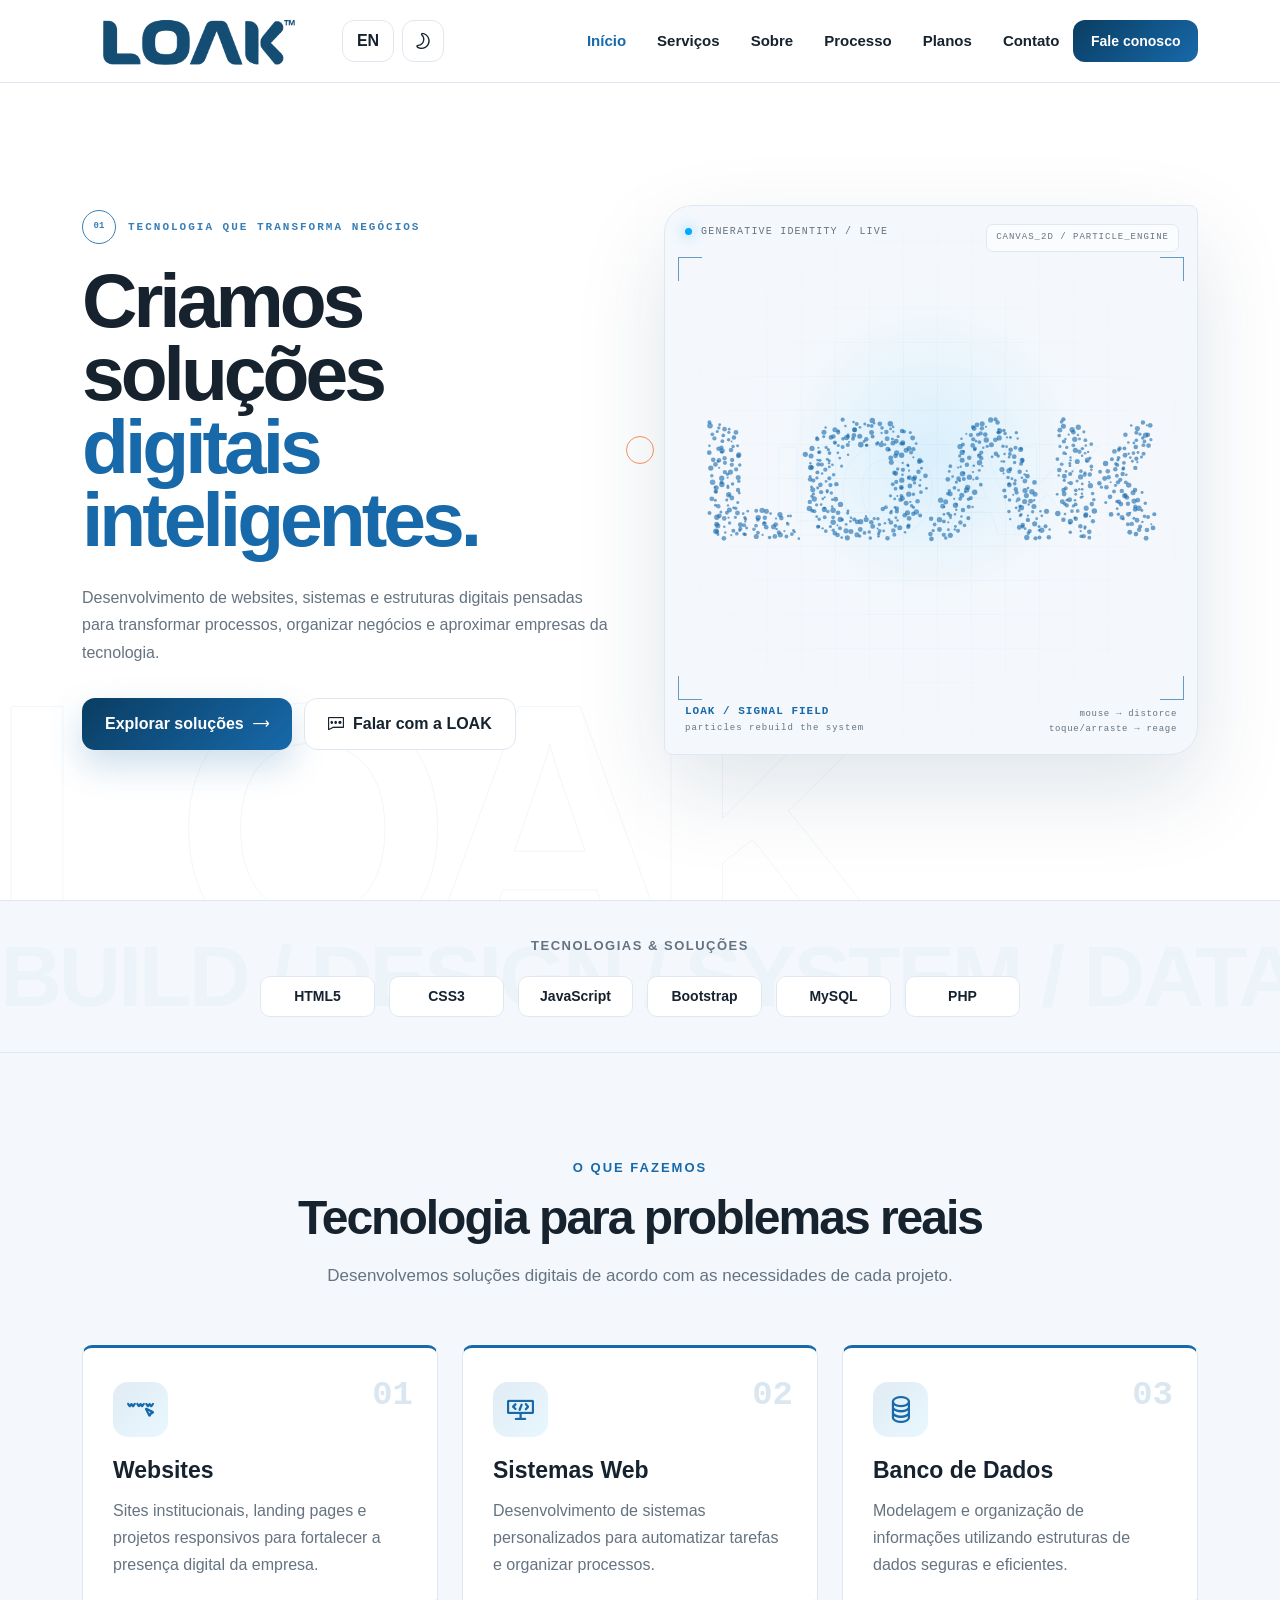
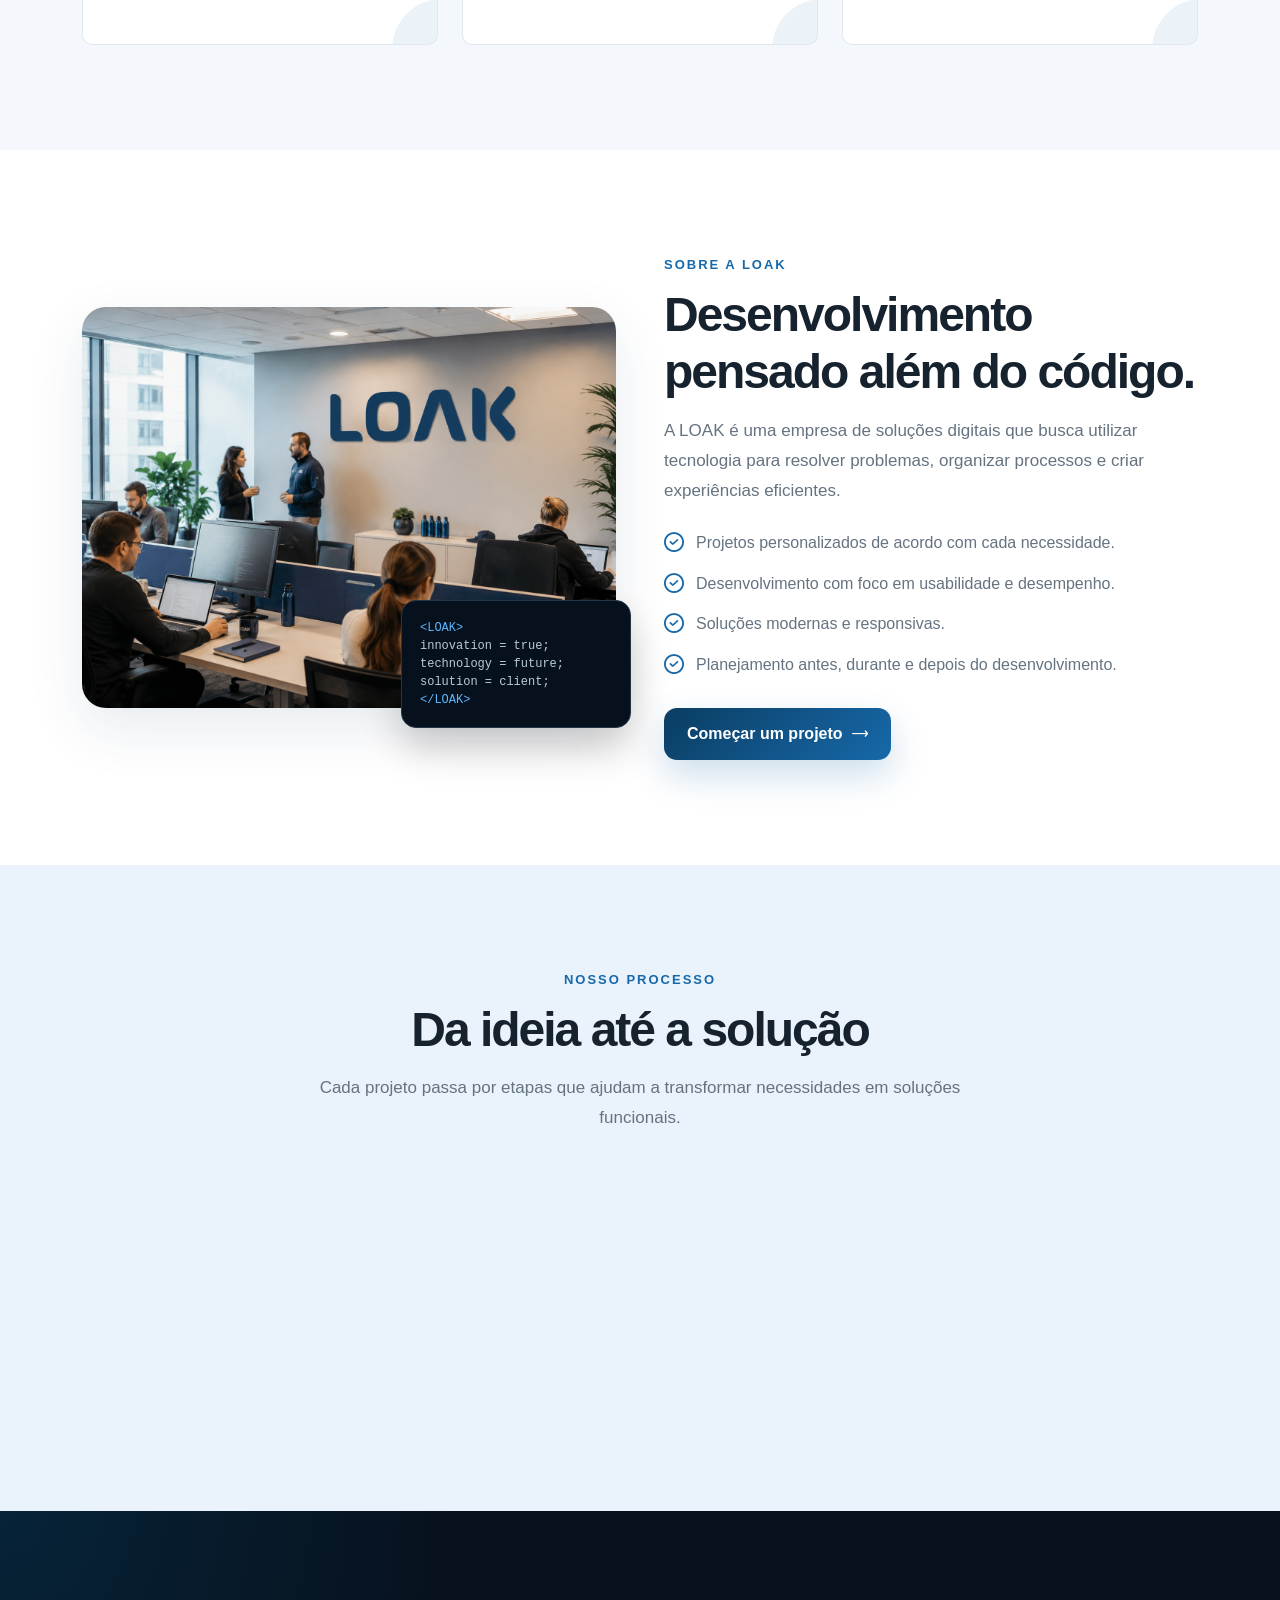
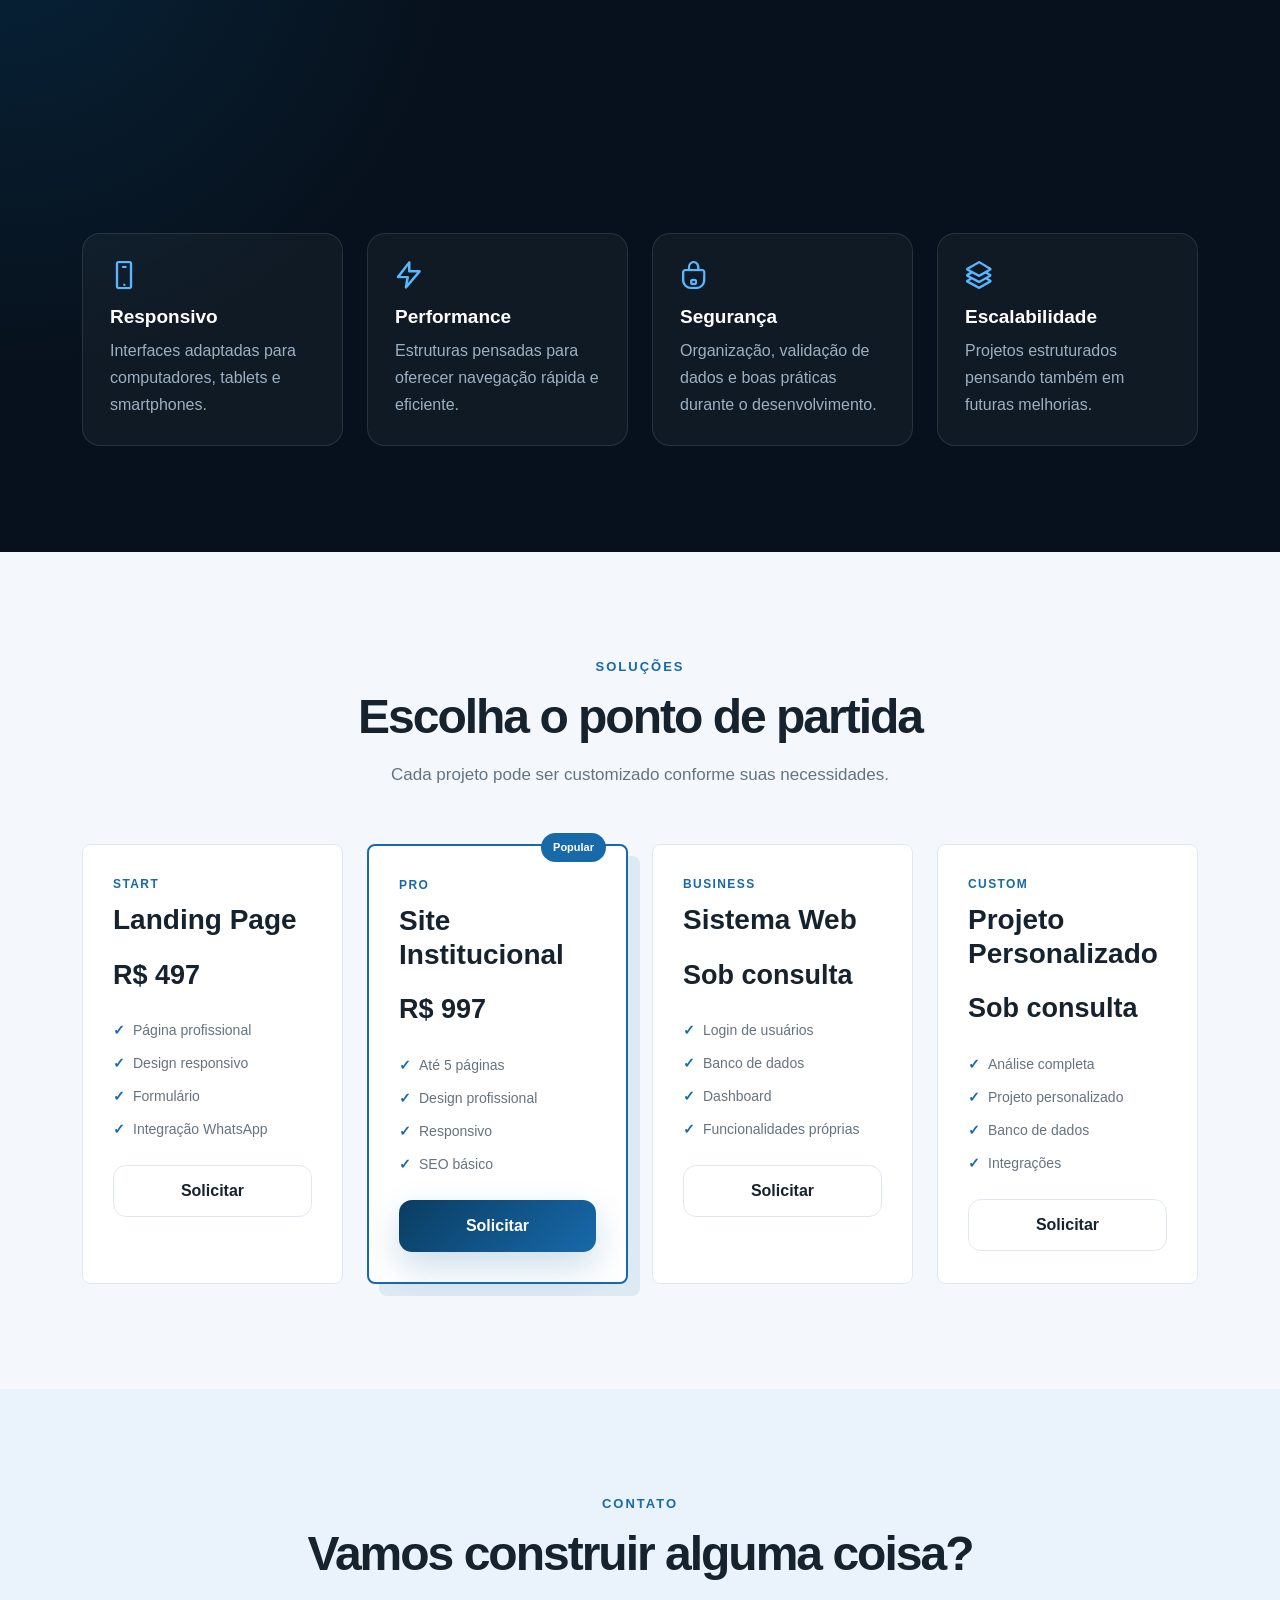
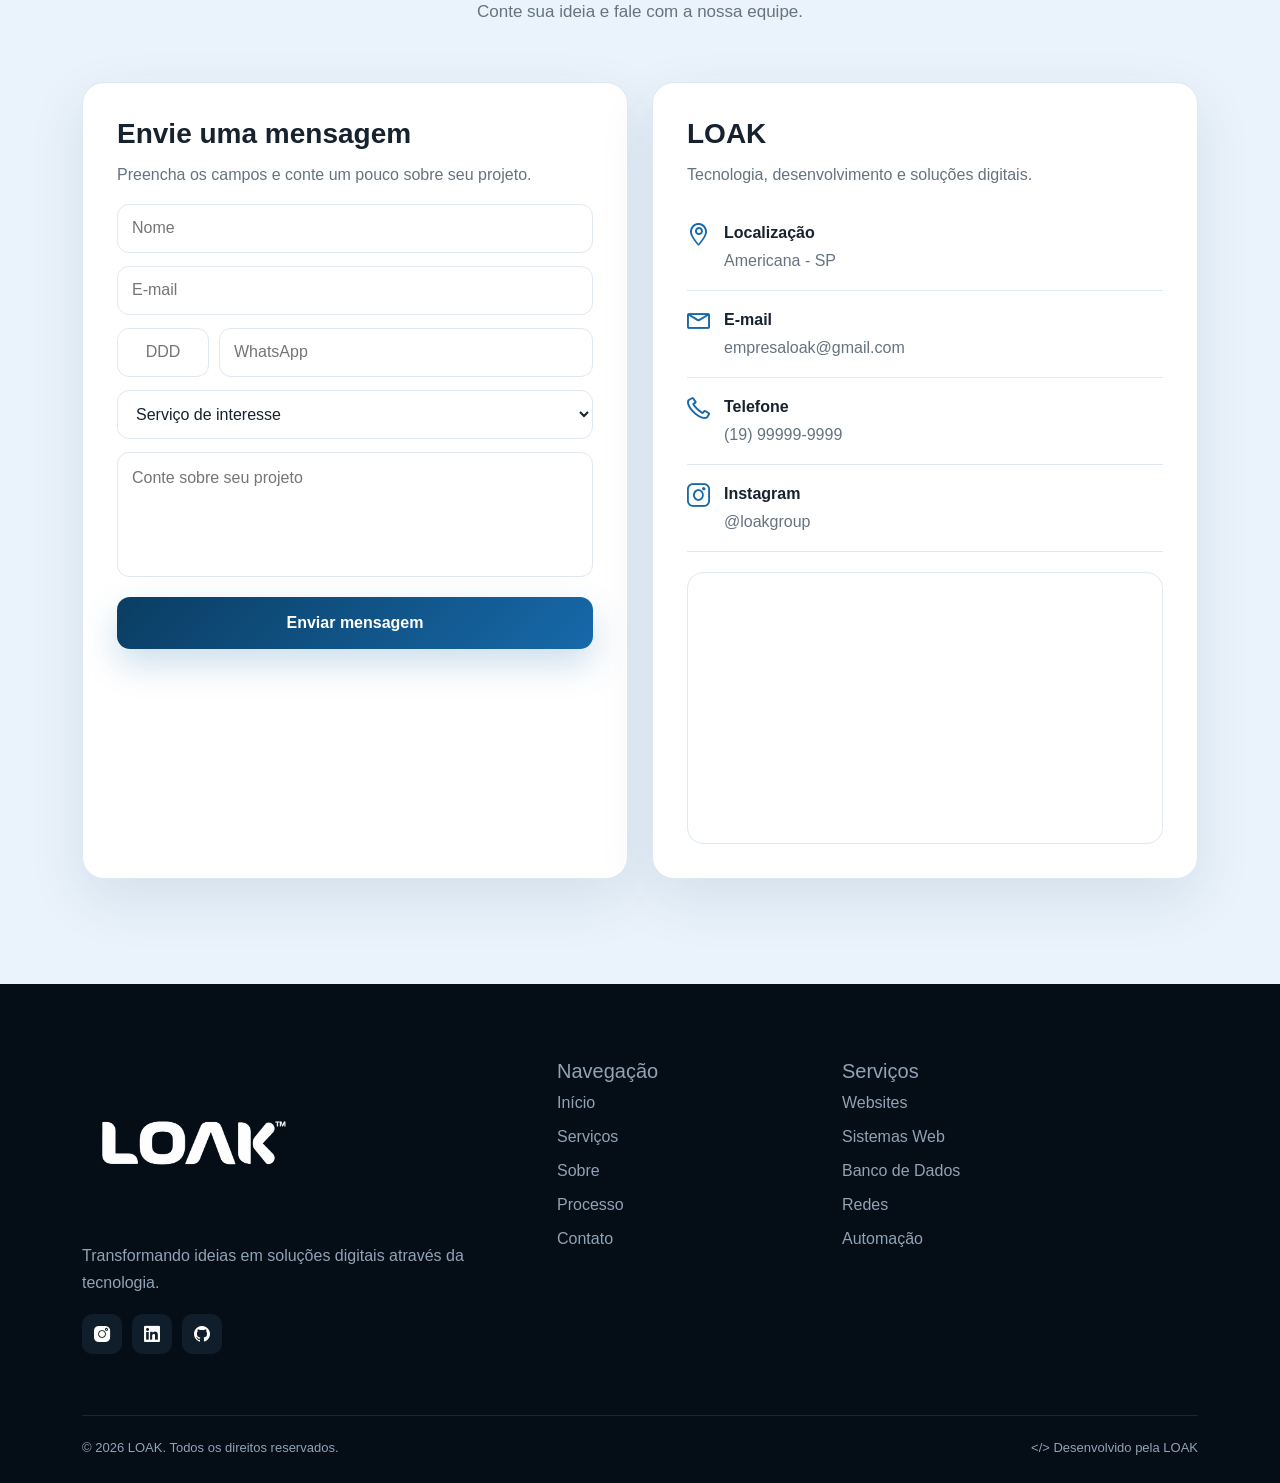
==== index.html @ a54b5026 "site mobile" ====
<!DOCTYPE html>
<html lang="pt-BR">

<head>
  <meta charset="UTF-8">

  <meta name="viewport" content="width=device-width, initial-scale=1.0">

  <title>LOAK | Tecnologia & Desenvolvimento</title>

  <meta name="description" content="LOAK - Desenvolvimento de websites, sistemas, banco de dados e soluções digitais.">

  <link rel="icon" type="image/svg+xml" href="assets/img/favicon.svg">
  <link rel="shortcut icon" href="assets/img/favicon.svg">

  <!-- Bootstrap -->
  <link rel="stylesheet" href="assets/css/bootstrap-5.0.0-beta1.min.css">

  <!-- Line Icons -->
  <link rel="stylesheet" href="assets/css/LineIcons.2.0.css">

  <style>
    /* ======================================================
       VARIÁVEIS
    ====================================================== */

    :root {

      --primary: #1769aa;
      --primary-dark: #0a3d62;
      --secondary: #00a8ff;

      --bg: #ffffff;
      --bg-soft: #f4f8fc;
      --bg-alt: #eaf3fb;

      --card: #ffffff;

      --text: #16222e;
      --text-soft: #657381;

      --border: #dfe8f1;

      --shadow:
        0 20px 55px rgba(15, 56, 95, .10);

      --header:
        rgba(255, 255, 255, .88);

    }


    body.dark {

      --primary: #3d9cff;
      --primary-dark: #71b7ff;
      --secondary: #45d9ff;

      --bg: #07111d;
      --bg-soft: #0b1725;
      --bg-alt: #101f30;

      --card: #101d2b;

      --text: #edf6ff;
      --text-soft: #9fb0c2;

      --border: #203246;

      --shadow:
        0 20px 60px rgba(0, 0, 0, .30);

      --header:
        rgba(7, 17, 29, .90);

    }


    /* ======================================================
       RESET
    ====================================================== */

    * {
      box-sizing: border-box;
    }


    html {
      scroll-behavior: smooth;
    }


    body {

      margin: 0;

      background: var(--bg);

      color: var(--text);

      font-family:
        Arial,
        Helvetica,
        sans-serif;

      transition:
        background .3s,
        color .3s;

    }


    section {
      scroll-margin-top: 85px;
    }


    a {
      text-decoration: none;
    }


    img {
      max-width: 100%;
    }


    /* ======================================================
       PRELOADER
    ====================================================== */

    .preloader {
      position: fixed;
      inset: 0;
      z-index: 99999;
      display: flex;
      align-items: center;
      justify-content: center;
      background: var(--bg);
      transition: opacity .6s ease, visibility .6s ease;
    }

    .preloader.hide {
      opacity: 0;
      visibility: hidden;
      pointer-events: none;
    }

    .preloader-mark {
      font-family: "Courier New", monospace;
      font-weight: 900;
      font-size: 15px;
      letter-spacing: 3px;
      color: var(--text-soft);
      display: flex;
      align-items: center;
      gap: 3px;
    }

    .preloader-mark .b1 {
      color: var(--primary);
      animation: preloaderPulse 1.1s ease-in-out infinite;
    }

    .preloader-mark .b2 {
      color: var(--secondary);
      animation: preloaderPulse 1.1s ease-in-out infinite .18s;
    }

    .preloader-bar {
      position: absolute;
      bottom: 42%;
      width: 130px;
      height: 2px;
      background: var(--border);
      border-radius: 2px;
      overflow: hidden;
    }

    .preloader-bar::after {
      content: "";
      position: absolute;
      inset: 0;
      width: 40%;
      background: linear-gradient(90deg, var(--primary), var(--secondary));
      animation: preloaderSweep 1s ease-in-out infinite;
    }

    @keyframes preloaderPulse {
      0%, 100% { opacity: .35; transform: translateY(0); }
      50% { opacity: 1; transform: translateY(-3px); }
    }

    @keyframes preloaderSweep {
      0% { transform: translateX(-120%); }
      100% { transform: translateX(340%); }
    }


    /* ======================================================
       SCROLL REVEAL
    ====================================================== */

    .reveal {
      opacity: 0;
      transform: translateY(28px);
      transition: opacity .7s cubic-bezier(.16,.8,.3,1), transform .7s cubic-bezier(.16,.8,.3,1);
      will-change: transform, opacity;
    }

    .reveal.in-view {
      opacity: 1;
      transform: translateY(0);
    }

    .reveal-scale {
      opacity: 0;
      transform: scale(.94);
      transition: opacity .7s cubic-bezier(.16,.8,.3,1), transform .7s cubic-bezier(.16,.8,.3,1);
    }

    .reveal-scale.in-view {
      opacity: 1;
      transform: scale(1);
    }


    /* ======================================================
       CARD TILT / GLOW (definido para .service-card,
       .process-card, .developer-card, .plan-card)
    ====================================================== */

    .tilt-card {
      transform-style: preserve-3d;
      transition: transform .35s cubic-bezier(.16,.8,.3,1), box-shadow .35s ease, border-color .35s ease;
      position: relative;
    }

    .tilt-card::before {
      content: "";
      position: absolute;
      inset: 0;
      border-radius: inherit;
      padding: 1px;
      background: radial-gradient(240px circle at var(--mx, 50%) var(--my, 50%),
        rgba(0, 168, 255, .55), transparent 60%);
      -webkit-mask: linear-gradient(#000 0 0) content-box, linear-gradient(#000 0 0);
      -webkit-mask-composite: xor;
      mask-composite: exclude;
      opacity: 0;
      transition: opacity .35s ease;
      pointer-events: none;
    }

    .tilt-card:hover::before {
      opacity: 1;
    }

    .tilt-card > * {
      position: relative;
      z-index: 1;
    }


    /* ======================================================
       BOTÕES MAGNÉTICOS
    ====================================================== */

    .magnetic {
      will-change: transform;
    }


    /* ======================================================
       PROGRESS RING (botão voltar ao topo)
    ====================================================== */

    .back-to-top-ring {
      position: absolute;
      inset: -4px;
      pointer-events: none;
      transform: rotate(-90deg);
    }

    .back-to-top-ring circle {
      fill: none;
      stroke: rgba(255,255,255,.35);
      stroke-width: 2;
      stroke-linecap: round;
      transition: stroke-dashoffset .1s linear;
    }


    @media (prefers-reduced-motion: reduce) {
      .reveal, .reveal-scale {
        opacity: 1 !important;
        transform: none !important;
        transition: none !important;
      }
      .preloader-mark .b1, .preloader-mark .b2, .preloader-bar::after {
        animation: none !important;
      }
    }


    /* ======================================================
       HEADER
    ====================================================== */

    .header {

      position: fixed;

      top: 0;
      left: 0;

      width: 100%;

      z-index: 1000;

      background: var(--header);

      backdrop-filter: blur(18px);

      border-bottom:
        1px solid var(--border);

      transition:
        box-shadow .3s ease,
        border-color .3s ease;

    }


    .header.scrolled {

      box-shadow:
        0 12px 35px rgba(15, 56, 95, .08);

      border-bottom-color:
        transparent;

    }


    .navbar {

      min-height: 78px;

    }





    .navbar-nav {
      gap: 5px;
    }


    .navbar-nav .nav-link {

      color: var(--text);

      font-size: 15px;

      font-weight: 700;

      padding:
        10px 13px !important;

      border-radius: 10px;

      transition: .2s;

      white-space: nowrap;

    }


    .navbar-nav .nav-link:hover {

      color: var(--primary);

      background: var(--bg-soft);

    }


    .navbar-nav .nav-link.active {
      color: var(--primary);
    }


    .header-tools {

      display: flex;

      align-items: center;

      gap: 8px;

      margin-left: 15px;

      flex-shrink: 0;

    }


    .tool-button {

      width: 42px;
      height: 42px;

      border-radius: 12px;

      border:
        1px solid var(--border);

      background: var(--card);

      color: var(--text);

      display: flex;

      align-items: center;
      justify-content: center;

      cursor: pointer;

      transition: .2s;

      font-weight: 800;

    }


    .tool-button:hover {

      transform:
        translateY(-2px);

      color: var(--primary);

      border-color: var(--primary);

    }


    .language-button {

      width: auto;

      min-width: 52px;

      padding: 0 12px;

    }


    .contact-header {

      display: inline-flex;

      align-items: center;
      justify-content: center;

      height: 42px;

      padding: 0 18px;

      border-radius: 12px;

      background:
        linear-gradient(135deg,
          var(--primary-dark),
          var(--primary));

      color: #fff !important;

      font-weight: 800;

      font-size: 14px;

      white-space: nowrap;

      transition: .2s;

      flex-shrink: 0;

    }


    .contact-header:hover {

      transform:
        translateY(-2px);

      box-shadow:
        0 12px 25px rgba(23, 105, 170, .25);

    }


    .navbar-toggler {

      border:
        1px solid var(--border);

      background: var(--card);

    }


    /* ======================================================
       HERO
    ====================================================== */

    .hero {

      min-height: 100vh;

      padding:
        155px 0 100px;

      display: flex;

      align-items: center;

      position: relative;

      overflow: hidden;

      background:

        radial-gradient(circle at 85% 20%,
          rgba(0, 168, 255, .15),
          transparent 30%),

        radial-gradient(circle at 15% 80%,
          rgba(23, 105, 170, .12),
          transparent 30%),

        var(--bg);

    }


    .hero::before {

      content: "";

      position: absolute;

      inset: 0;

      opacity: .18;

      background-image:

        linear-gradient(var(--border) 1px,
          transparent 1px),

        linear-gradient(90deg,
          var(--border) 1px,
          transparent 1px);

      background-size:
        45px 45px;

      pointer-events: none;

    }


    .hero-spotlight {
      position: absolute;
      inset: 0;
      z-index: 1;
      opacity: 0;
      transition: opacity .4s ease;
      background: radial-gradient(520px circle at var(--x, 50%) var(--y, 50%),
        rgba(0, 168, 255, .13), transparent 60%);
      pointer-events: none;
    }

    .hero:hover .hero-spotlight {
      opacity: 1;
    }

    .hero-blob {
      position: absolute;
      border-radius: 50%;
      filter: blur(70px);
      z-index: 0;
      pointer-events: none;
      opacity: .55;
    }

    .hero-blob.b1 {
      width: 380px;
      height: 380px;
      top: -80px;
      right: -60px;
      background: radial-gradient(circle, rgba(0,168,255,.35), transparent 70%);
      animation: blobFloat 13s ease-in-out infinite;
    }

    .hero-blob.b2 {
      width: 320px;
      height: 320px;
      bottom: -60px;
      left: -80px;
      background: radial-gradient(circle, rgba(23,105,170,.30), transparent 70%);
      animation: blobFloat 16s ease-in-out infinite reverse;
    }

    @keyframes blobFloat {
      0%, 100% { transform: translate(0, 0) scale(1); }
      33% { transform: translate(30px, -25px) scale(1.08); }
      66% { transform: translate(-25px, 20px) scale(.95); }
    }

    @media (prefers-reduced-motion: reduce) {
      .hero-blob { animation: none !important; }
    }


    .hero .container {

      position: relative;

      z-index: 2;

    }


    .hero-badge {

      display: inline-flex;

      align-items: center;

      gap: 9px;

      padding:
        9px 15px;

      border-radius: 50px;

      border:
        1px solid var(--border);

      background: var(--card);

      color: var(--primary);

      font-size: 14px;

      font-weight: 800;

      margin-bottom: 25px;

    }


    .status-dot {

      width: 8px;
      height: 8px;

      border-radius: 50%;

      background: #20c997;

      box-shadow:
        0 0 0 5px rgba(32, 201, 151, .13);

    }


    .hero h1 {

      font-size:
        clamp(44px,
          6vw,
          75px);

      line-height: 1.03;

      letter-spacing: -2px;

      font-weight: 900;

      margin-bottom: 25px;

      color: var(--text);

    }


    .gradient-text {

      background:

        linear-gradient(90deg,
          var(--primary),
          var(--secondary));

      -webkit-background-clip: text;

      -webkit-text-fill-color:
        transparent;

      background-clip: text;

    }


    .hero-description {

      max-width: 640px;

      font-size: 18px;

      line-height: 1.8;

      color: var(--text-soft);

      margin-bottom: 30px;

    }


    .hero-buttons {

      display: flex;

      flex-wrap: wrap;

      gap: 13px;

      margin-bottom: 35px;

    }


    .button-main {

      display: inline-flex;

      align-items: center;
      justify-content: center;

      gap: 9px;

      border-radius: 13px;

      padding:
        14px 23px;

      background:

        linear-gradient(135deg,
          var(--primary-dark),
          var(--primary));

      color: #fff;

      font-weight: 800;

      transition: .2s;

      box-shadow:
        0 15px 35px rgba(23, 105, 170, .22);

    }


    .button-main:hover {

      color: #fff;

      transform:
        translateY(-3px);

    }


    .button-secondary {

      display: inline-flex;

      align-items: center;
      justify-content: center;

      gap: 9px;

      border-radius: 13px;

      padding:
        13px 23px;

      background: var(--card);

      color: var(--text);

      border:
        1px solid var(--border);

      font-weight: 800;

      transition: .2s;

    }


    .button-secondary:hover {

      color: var(--primary);

      transform:
        translateY(-3px);

      border-color:
        var(--primary);

    }


    .hero-mini-info {

      display: flex;

      flex-wrap: wrap;

      gap: 20px;

      color: var(--text-soft);

      font-size: 14px;

    }


    .hero-mini-info span {

      display: flex;

      align-items: center;

      gap: 7px;

    }


    .hero-mini-info i {
      color: var(--primary);
    }


    /* ======================================================
       TERMINAL
    ====================================================== */

    .terminal {

      background: #07111d;

      border-radius: 22px;

      overflow: hidden;

      box-shadow:

        0 35px 80px rgba(0, 0, 0, .28);

      border:
        1px solid #213246;

      transform:
        perspective(1000px) rotateY(-3deg);

      transition: transform .5s cubic-bezier(.16,.8,.3,1), box-shadow .5s ease;

    }

    .terminal:hover {
      transform: perspective(1000px) rotateY(0deg) translateY(-4px);
      box-shadow: 0 45px 100px rgba(0, 168, 255, .18);
    }

    .terminal-body .type-line {
      opacity: 0;
      transform: translateX(-6px);
      transition: opacity .25s ease, transform .25s ease;
    }

    .terminal-body .type-line.typed {
      opacity: 1;
      transform: translateX(0);
    }

    @media (prefers-reduced-motion: reduce) {
      .terminal-body .type-line {
        opacity: 1 !important;
        transform: none !important;
      }
    }


    .terminal-header {

      height: 48px;

      display: flex;

      align-items: center;

      justify-content: space-between;

      padding: 0 17px;

      background: #101c29;

      border-bottom:
        1px solid #213246;

    }


    .terminal-dots {

      display: flex;

      gap: 7px;

    }


    .terminal-dot {

      width: 11px;
      height: 11px;

      border-radius: 50%;

    }


    .terminal-dot.red {
      background: #ff5f56;
    }


    .terminal-dot.yellow {
      background: #ffbd2e;
    }


    .terminal-dot.green {
      background: #27c93f;
    }


    .terminal-title {

      color: #8091a3;

      font-size: 12px;

      font-family: monospace;

    }


    .terminal-body {

      padding: 28px;

      min-height: 385px;

      font-family:
        "Courier New",
        monospace;

      font-size: 14px;

      line-height: 1.9;

      color: #d6e4f0;

    }


    .terminal-body .comment {

      color: #5f7284;

    }


    .terminal-body .blue {

      color: #59b7ff;

    }


    .terminal-body .green {

      color: #56d364;

    }


    .terminal-body .purple {

      color: #c792ea;

    }


    .terminal-body .yellow {

      color: #f7d774;

    }


    .cursor {

      display: inline-block;

      width: 8px;
      height: 18px;

      margin-left: 3px;

      background: #59b7ff;

      vertical-align: middle;

      animation:
        blink 1s infinite;

    }


    @keyframes blink {

      50% {
        opacity: 0;
      }

    }


    /* ======================================================
       STACK
    ====================================================== */

    .stack-section {

      padding:
        35px 0;

      background: var(--bg-soft);

      border-top:
        1px solid var(--border);

      border-bottom:
        1px solid var(--border);

    }


    .stack-title {

      text-align: center;

      color: var(--text-soft);

      font-size: 13px;

      font-weight: 800;

      letter-spacing: 1.5px;

      text-transform: uppercase;

      margin-bottom: 20px;

    }


    .stack-items {

      display: flex;

      flex-wrap: wrap;

      justify-content: center;

      gap: 12px;

    }


    .stack-item {

      padding:
        9px 16px;

      background: var(--card);

      border:
        1px solid var(--border);

      border-radius: 10px;

      color: var(--text);

      font-weight: 700;

      font-size: 14px;

      transition: .2s;

    }


    .stack-item:hover {

      transform:
        translateY(-3px);

      color: var(--primary);

      border-color:
        var(--primary);

    }


    /* ======================================================
       SEÇÕES
    ====================================================== */

    .section {

      padding:
        105px 0;

    }


    .section.soft {

      background: var(--bg-soft);

    }


    .section.alt {

      background: var(--bg-alt);

    }


    .section-label {

      color: var(--primary);

      font-size: 13px;

      font-weight: 900;

      text-transform: uppercase;

      letter-spacing: 2px;

      margin-bottom: 11px;

    }


    .section-heading {

      color: var(--text);

      font-size:
        clamp(32px,
          4vw,
          48px);

      font-weight: 900;

      letter-spacing: -1px;

      margin-bottom: 15px;

    }


    .section-description {

      max-width: 720px;

      color: var(--text-soft);

      font-size: 17px;

      line-height: 1.75;

    }


    .section-center {

      text-align: center;

      max-width: 780px;

      margin:
        0 auto 55px;

    }


    .section-center .section-description {

      margin: auto;

    }


    /* ======================================================
       SERVICES
    ====================================================== */

    .service-card {

      height: 100%;

      padding: 30px;

      border:
        1px solid var(--border);

      border-radius: 20px;

      background: var(--card);

      transition: .25s;

      position: relative;

      overflow: hidden;

    }


    .service-card::after {

      content: "";

      position: absolute;

      width: 100px;
      height: 100px;

      right: -55px;
      bottom: -55px;

      border-radius: 50%;

      background:
        rgba(23, 105, 170, .08);

      transition: .3s;

    }


    .service-card:hover {

      transform:
        translateY(-7px);

      box-shadow:
        var(--shadow);

      border-color:
        rgba(23, 105, 170, .30);

    }


    .service-card:hover::after {

      width: 160px;
      height: 160px;

    }


    .service-icon {

      width: 55px;
      height: 55px;

      display: flex;

      align-items: center;
      justify-content: center;

      border-radius: 15px;

      background:
        linear-gradient(135deg,
          rgba(23, 105, 170, .13),
          rgba(0, 168, 255, .09));

      color: var(--primary);

      font-size: 27px;

      margin-bottom: 20px;

    }


    .service-card h4 {

      font-size: 20px;

      color: var(--text);

      font-weight: 900;

      margin-bottom: 12px;

    }


    .service-card p {

      color: var(--text-soft);

      line-height: 1.7;

      margin: 0;

    }


    /* ======================================================
       ABOUT
    ====================================================== */

    .about-visual {

      position: relative;

    }


    .about-image {

      width: 100%;

      border-radius: 24px;

      box-shadow:
        var(--shadow);

    }


    .floating-code {

      position: absolute;

      right: -15px;
      bottom: -20px;

      width: 230px;

      padding: 18px;

      background: #07111d;

      border:
        1px solid #233549;

      border-radius: 15px;

      color: #b9ccdb;

      font-family: monospace;

      font-size: 12px;

      box-shadow:
        0 20px 40px rgba(0, 0, 0, .20);

    }


    .floating-code span {

      color: #59b7ff;

    }


    .about-list {

      list-style: none;

      padding: 0;

      margin:
        25px 0 30px;

    }


    .about-list li {

      display: flex;

      gap: 12px;

      margin-bottom: 15px;

      color: var(--text-soft);

      line-height: 1.6;

    }


    .about-list i {

      color: var(--primary);

      font-size: 20px;

      margin-top: 2px;

    }


    /* ======================================================
       PROCESS
    ====================================================== */

    .process-card {

      height: 100%;

      background: var(--card);

      border:
        1px solid var(--border);

      border-radius: 18px;

      padding: 28px;

      position: relative;

      overflow: hidden;

    }


    .process-number {

      font-size: 65px;

      position: absolute;

      top: 8px;
      right: 16px;

      font-weight: 900;

      color:
        rgba(23, 105, 170, .07);

    }


    .process-card i {

      color: var(--primary);

      font-size: 28px;

      margin-bottom: 20px;

    }


    .process-card h4 {

      font-size: 19px;

      color: var(--text);

      font-weight: 900;

    }


    .process-card p {

      color: var(--text-soft);

      line-height: 1.7;

      margin: 0;

    }


    /* ======================================================
       DIFFERENTIALS
    ====================================================== */

    .developer-section {

      background:

        radial-gradient(circle at 0 0,
          rgba(0, 168, 255, .12),
          transparent 32%),

        #07111d;

      color: #fff;

      padding:
        105px 0;

    }


    .developer-section .section-heading {

      color: #fff;

    }


    .developer-section .section-description {

      color: #9db0c2;

    }


    .developer-section .section-label {

      color: #4eb2ff;

    }


    .developer-card {

      height: 100%;

      background:
        rgba(255, 255, 255, .04);

      border:
        1px solid rgba(255, 255, 255, .10);

      border-radius: 18px;

      padding: 27px;

      transition: .25s;

    }


    .developer-card:hover {

      transform:
        translateY(-6px);

      border-color:
        rgba(89, 183, 255, .45);

      background:
        rgba(255, 255, 255, .06);

    }


    .developer-card i {

      color: #59b7ff;

      font-size: 28px;

      margin-bottom: 17px;

    }


    .developer-card h4 {

      color: #fff;

      font-size: 19px;

      font-weight: 900;

    }


    .developer-card p {

      color: #9db0c2;

      line-height: 1.7;

      margin: 0;

    }


    /* ======================================================
       PLANOS
    ====================================================== */

    .plan-card {

      height: 100%;

      padding: 30px;

      border-radius: 20px;

      border:
        1px solid var(--border);

      background: var(--card);

      position: relative;

      transition: .25s;

    }


    .plan-card:hover {

      transform:
        translateY(-7px);

      box-shadow:
        var(--shadow);

    }


    .plan-card.featured {

      border:
        2px solid var(--primary);

    }


    .popular {

      position: absolute;

      top: -13px;
      right: 20px;

      background:
        var(--primary);

      color: #fff;

      padding:
        6px 12px;

      border-radius: 20px;

      font-size: 11px;

      font-weight: 900;

    }


    .plan-tag {

      color: var(--primary);

      font-size: 12px;

      font-weight: 900;

      letter-spacing: 1.4px;

      text-transform: uppercase;

    }


    .plan-card h3 {

      color: var(--text);

      margin:
        10px 0;

      font-weight: 900;

    }


    .price {

      font-size: 27px;

      color: var(--text);

      font-weight: 900;

      margin:
        18px 0;

    }


    .plan-card ul {

      padding: 0;

      list-style: none;

      margin:
        25px 0;

    }


    .plan-card li {

      display: flex;

      gap: 8px;

      color: var(--text-soft);

      margin-bottom: 12px;

      font-size: 14px;

    }


    .plan-card li::before {

      content: "✓";

      color: var(--primary);

      font-weight: 900;

    }


    /* ======================================================
       CONTACT
    ====================================================== */

    .contact-card {

      height: 100%;

      border-radius: 22px;

      background: var(--card);

      border:
        1px solid var(--border);

      padding: 34px;

      box-shadow:
        var(--shadow);

    }


    .contact-card h3 {

      color: var(--text);

      font-weight: 900;

      margin-bottom: 10px;

    }


    .contact-card>p {

      color: var(--text-soft);

      line-height: 1.7;

    }


    .form-control-loak {

      width: 100%;

      height: 49px;

      border-radius: 12px;

      border:
        1px solid var(--border);

      padding:
        0 14px;

      background: var(--bg);

      color: var(--text);

      outline: none;

      margin-bottom: 13px;

      transition: .2s;

    }


    .form-control-loak:focus {

      border-color:
        var(--primary);

      box-shadow:
        0 0 0 3px rgba(23, 105, 170, .10);

    }


    textarea.form-control-loak {

      height: 125px;

      padding-top: 13px;

      resize: none;

    }


    .contact-info {

      display: flex;

      align-items: flex-start;

      gap: 14px;

      padding:
        17px 0;

      border-bottom:
        1px solid var(--border);

    }


    .contact-info:last-of-type {

      border-bottom: 0;

    }


    .contact-info i {

      color: var(--primary);

      font-size: 23px;

      margin-top: 2px;

    }


    .contact-info strong {

      display: block;

      color: var(--text);

      margin-bottom: 4px;

    }


    .contact-info span,
    .contact-info a {

      color: var(--text-soft);

      text-decoration: none;

    }


    .map {

      margin-top: 20px;

      border-radius: 16px;

      overflow: hidden;

      border:
        1px solid var(--border);

    }


    .map iframe {

      display: block;

      width: 100%;

      height: 270px;

      border: 0;

    }


    /* ======================================================
       FOOTER
    ====================================================== */

    .footer {

      padding:
        75px 0 25px;

      background: #050d16;

      color: #91a3b5;

    }

    /* ======================================================
       HEADER + LOGOS CORRIGIDOS
    ====================================================== */

    .navbar {
      min-height: 82px;
      padding-top: 0;
      padding-bottom: 0;
    }

    .header .container {
      min-height: 82px;
      display: flex;
      align-items: center;
    }

    .navbar-brand {
      width: 250px;
      height: 82px;
      padding: 0 !important;
      margin: 0 !important;
      display: flex;
      align-items: center;
      justify-content: flex-start;
      flex-shrink: 0;
      overflow: visible;
    }

    .navbar-brand .site-logo {
      width: 230px !important;
      height: auto !important;
      max-width: 230px !important;
      max-height: none !important;
      object-fit: contain;
      object-position: left center;
      margin: 0;
      padding: 0;
      display: block;
      transition: filter .3s ease;
    }

    /* Uma única logo: azul no claro e branca no escuro.
       Assim o tamanho fica exatamente igual nos dois temas. */
    body:not(.dark) .navbar-brand .site-logo {
      filter: none;
    }

    body.dark .navbar-brand .site-logo {
      filter: brightness(0) invert(1);
    }

    .footer-brand {
      display: flex;
      flex-direction: column;
      align-items: flex-start;
    }

    .footer-logo {
      width: 220px;
      height: auto;
      max-width: 220px;
      margin: 0 0 18px 0;
      object-fit: contain;
      object-position: left center;
      filter: brightness(0) invert(1);
      display: block;
    }

    .footer-brand p {
      margin: 0;
      max-width: 460px;
      line-height: 1.7;
      color: #91a3b5;
    }

    /* Botão flutuante para voltar ao topo */
    .back-to-top {
      position: fixed;
      right: 24px;
      bottom: 24px;
      width: 48px;
      height: 48px;
      border: 1px solid var(--border);
      border-radius: 14px;
      background: linear-gradient(135deg, var(--primary-dark), var(--primary));
      color: #fff;
      display: flex;
      align-items: center;
      justify-content: center;
      font-size: 20px;
      box-shadow: 0 14px 35px rgba(23, 105, 170, .28);
      z-index: 1200;
      opacity: 0;
      visibility: hidden;
      transform: translateY(12px);
      transition: opacity .25s ease, transform .25s ease, visibility .25s ease;
      cursor: pointer;
    }

    .back-to-top.show {
      opacity: 1;
      visibility: visible;
      transform: translateY(0);
    }

    .back-to-top:hover {
      color: #fff;
      transform: translateY(-3px);
    }

    @media (max-width: 576px) {
      .back-to-top {
        right: 16px;
        bottom: 16px;
        width: 44px;
        height: 44px;
      }
    }

    @media (max-width: 1199px) {
      .navbar-brand {
        width: 205px;
      }

      .navbar-brand .site-logo {
        width: 190px !important;
        max-width: 190px !important;
        height: auto !important;
      }
    }

    @media (max-width: 991px) {
      .navbar {
        min-height: 78px;
      }

      .header .container {
        min-height: 78px;
      }

      .navbar-brand {
        width: 180px;
        height: 78px;
      }

      .navbar-brand .site-logo {
        width: 165px !important;
        max-width: 165px !important;
        height: auto !important;
      }
    }

    @media (max-width: 576px) {
      .navbar-brand {
        width: 155px;
      }

      .navbar-brand .site-logo {
        width: 145px !important;
        height: 52px !important;
      }
    }

    .footer p {

      line-height: 1.7;

    }


    .footer-links {

      list-style: none;

      padding: 0;

    }


    .footer-links li {

      margin-bottom: 10px;

    }


    .footer-links a {

      color: #91a3b5;

      transition: .2s;

    }


    .footer-links a:hover {

      color: #59b7ff;

    }


    .footer-social {

      display: flex;

      gap: 10px;

      padding: 0;

      list-style: none;

      margin-top: 18px;

    }


    .footer-social a {

      width: 40px;
      height: 40px;

      border-radius: 10px;

      display: flex;

      align-items: center;
      justify-content: center;

      background: #101d2a;

      color: #fff;

      transition: .2s;

    }


    .footer-social a:hover {

      background: #1769aa;

      transform:
        translateY(-3px);

    }


    .footer-bottom {

      border-top:
        1px solid #192635;

      margin-top: 45px;

      padding-top: 22px;

      font-size: 13px;

      display: flex;

      flex-wrap: wrap;

      justify-content: space-between;

      gap: 10px;

    }


    /* ======================================================
       TOAST
    ====================================================== */

    .toast-message {

      position: fixed;

      top: 50%;
      left: 50%;

      transform:
        translate(-50%, -50%) scale(.95);

      background: #07111d;

      color: #fff;

      padding:
        17px 23px;

      border-radius: 14px;

      box-shadow:
        0 25px 70px rgba(0, 0, 0, .35);

      z-index: 9999;

      opacity: 0;

      visibility: hidden;

      transition: .25s;

      font-weight: 700;

      text-align: center;

    }


    .toast-message.show {

      opacity: 1;

      visibility: visible;

      transform:
        translate(-50%, -50%) scale(1);

    }


    /* ======================================================
       RESPONSIVO
    ====================================================== */

    @media(max-width: 1199px) {

      .contact-header {
        display: none;
      }

    }


    @media(max-width: 991px) {

      .navbar-collapse {

        background: var(--card);

        border:
          1px solid var(--border);

        border-radius: 15px;

        padding: 15px;

        margin-top: 10px;

      }


      .header-tools {

        margin:
          12px 0 0;

      }


      .contact-header {

        display: inline-flex;

      }


      .hero {

        padding:
          135px 0 80px;

      }


      .terminal {

        margin-top: 50px;

        transform: none;

      }


      .floating-code {

        right: 10px;

      }

    }


    @media(max-width:576px) {

      .hero h1 {

        font-size: 42px;

        letter-spacing: -1px;

      }


      .hero-description {

        font-size: 16px;

      }


      .hero-buttons {

        flex-direction: column;

      }


      .button-main,
      .button-secondary {

        width: 100%;

      }


      .floating-code {

        position: relative;

        right: auto;
        bottom: auto;

        width: 100%;

        margin-top: 15px;

      }


      .contact-card {

        padding: 24px 18px;

      }

    }
  
/* =========================================================
   LOAK / GENERATIVE IDENTITY
   hero autoral baseado em partículas de canvas
========================================================= */

body {
  cursor: default;
}

.hero {
  min-height: 100vh;
  padding: 132px 0 72px;
  display: flex;
  align-items: center;
  position: relative;
  overflow: hidden;
  background: var(--bg);
  isolation: isolate;
}

.hero::before {
  content: "";
  position: absolute;
  inset: 0;
  background:
    linear-gradient(90deg, transparent 49.9%, rgba(23,105,170,.055) 50%, transparent 50.1%),
    linear-gradient(0deg, transparent 62%, rgba(23,105,170,.045) 62.1%, transparent 62.2%);
  pointer-events: none;
  z-index: 0;
}

.hero::after {
  content: "LOAK";
  position: absolute;
  left: -1vw;
  bottom: -4.5vw;
  font-size: clamp(170px, 28vw, 510px);
  line-height: .72;
  font-weight: 900;
  letter-spacing: -.09em;
  color: transparent;
  -webkit-text-stroke: 1px rgba(23,105,170,.06);
  pointer-events: none;
  user-select: none;
  z-index: 0;
}

body.dark .hero::after {
  -webkit-text-stroke-color: rgba(113,183,255,.055);
}

.hero .container {
  position: relative;
  z-index: 3;
}

.hero-copy {
  position: relative;
  z-index: 5;
}

.hero-index {
  display: flex;
  align-items: center;
  gap: 12px;
  margin-bottom: 22px;
  color: var(--primary);
  font-family: "Courier New", monospace;
  font-size: 11px;
  font-weight: 900;
  letter-spacing: 2px;
  text-transform: uppercase;
}

.hero-index::before {
  content: "01";
  display: grid;
  place-items: center;
  width: 34px;
  height: 34px;
  border-radius: 50%;
  border: 1px solid var(--primary);
  font-size: 9px;
  letter-spacing: 0;
}

.hero h1 {
  margin: 0 0 25px;
  max-width: 820px;
  font-size: clamp(55px, 7vw, 94px);
  line-height: .91;
  letter-spacing: -5px;
  font-weight: 900;
  color: var(--text);
}

.hero h1 .hero-line {
  display: block;
}

.hero h1 .hero-line.accent {
  color: var(--primary);
}

.hero h1 .hero-line.thin {
  font-weight: 400;
  color: var(--text-soft);
}

.hero-description {
  max-width: 620px;
  margin-bottom: 30px;
  font-size: 17px;
  line-height: 1.75;
  color: var(--text-soft);
}

.hero-buttons {
  display: flex;
  flex-wrap: wrap;
  gap: 12px;
  margin-bottom: 30px;
}

.hero-meta {
  display: flex;
  gap: 26px;
  flex-wrap: wrap;
  font-family: "Courier New", monospace;
  font-size: 10px;
  letter-spacing: 1px;
  text-transform: uppercase;
  color: var(--text-soft);
}

.hero-meta span::before {
  content: "+";
  color: var(--primary);
  margin-right: 6px;
}

/* ===== GENERATIVE CANVAS ===== */

.generative-shell {
  position: relative;
  width: min(100%, 690px);
  min-height: 570px;
  margin-left: auto;
  overflow: hidden;
  border-radius: 30px;
  border: 1px solid var(--border);
  background:
    radial-gradient(circle at 50% 45%, rgba(0,168,255,.11), transparent 39%),
    var(--bg-soft);
  box-shadow: 0 35px 90px rgba(15,56,95,.13);
}

body.dark .generative-shell {
  background:
    radial-gradient(circle at 50% 45%, rgba(0,168,255,.12), transparent 38%),
    #08131f;
}

.generative-shell::before {
  content: "";
  position: absolute;
  inset: 0;
  opacity: .33;
  pointer-events: none;
  background-image:
    linear-gradient(rgba(23,105,170,.10) 1px, transparent 1px),
    linear-gradient(90deg, rgba(23,105,170,.10) 1px, transparent 1px);
  background-size: 34px 34px;
  mask-image: radial-gradient(circle at center, #000 20%, transparent 80%);
}

.generative-canvas {
  position: absolute;
  inset: 0;
  width: 100%;
  height: 100%;
  display: block;
}

.generative-ui {
  position: absolute;
  inset: 0;
  pointer-events: none;
  z-index: 3;
}

.gen-topline {
  position: absolute;
  left: 20px;
  top: 18px;
  display: flex;
  align-items: center;
  gap: 9px;
  font-family: "Courier New", monospace;
  font-size: 10px;
  text-transform: uppercase;
  letter-spacing: 1.2px;
  color: var(--text-soft);
}

.gen-topline::before {
  content: "";
  width: 7px;
  height: 7px;
  border-radius: 50%;
  background: var(--secondary);
  box-shadow: 0 0 14px rgba(0,168,255,.8);
  animation: genPulse 1.8s ease-in-out infinite;
}

.gen-mode {
  position: absolute;
  right: 18px;
  top: 18px;
  padding: 6px 9px;
  border-radius: 7px;
  border: 1px solid var(--border);
  background: rgba(255,255,255,.55);
  backdrop-filter: blur(9px);
  color: var(--text-soft);
  font-family: "Courier New", monospace;
  font-size: 9px;
  letter-spacing: 1px;
}

body.dark .gen-mode {
  background: rgba(7,17,29,.45);
}

.gen-caption {
  position: absolute;
  left: 20px;
  bottom: 18px;
  font-family: "Courier New", monospace;
  font-size: 9px;
  color: var(--text-soft);
  letter-spacing: 1px;
  line-height: 1.7;
}

.gen-caption strong {
  display: block;
  color: var(--primary);
  font-size: 11px;
}

.gen-instruction {
  position: absolute;
  right: 20px;
  bottom: 18px;
  text-align: right;
  color: var(--text-soft);
  font-family: "Courier New", monospace;
  font-size: 9px;
  letter-spacing: .7px;
  line-height: 1.6;
}

.gen-corner {
  position: absolute;
  width: 24px;
  height: 24px;
  opacity: .65;
}

.gen-corner.a {
  left: 13px;
  top: 51px;
  border-left: 1px solid var(--primary);
  border-top: 1px solid var(--primary);
}

.gen-corner.b {
  right: 13px;
  top: 51px;
  border-right: 1px solid var(--primary);
  border-top: 1px solid var(--primary);
}

.gen-corner.c {
  left: 13px;
  bottom: 54px;
  border-left: 1px solid var(--primary);
  border-bottom: 1px solid var(--primary);
}

.gen-corner.d {
  right: 13px;
  bottom: 54px;
  border-right: 1px solid var(--primary);
  border-bottom: 1px solid var(--primary);
}

@keyframes genPulse {
  0%,100% { opacity:.35; transform:scale(.75); }
  50% { opacity:1; transform:scale(1.15); }
}

/* scroll storytelling strip */
.stack-section {
  position: relative;
  overflow: hidden;
}

.stack-section::before {
  content: "BUILD / DESIGN / SYSTEM / DATA / AUTOMATION / ";
  position: absolute;
  left: 0;
  top: 50%;
  transform: translateY(-50%);
  font-size: 86px;
  font-weight: 900;
  letter-spacing: -3px;
  white-space: nowrap;
  color: rgba(23,105,170,.035);
  pointer-events: none;
}

/* cards less template-like */
.service-card,
.process-card,
.plan-card {
  border-radius: 8px !important;
}

.service-card {
  border-top: 3px solid var(--primary);
}

.process-card {
  border-left: 3px solid var(--primary);
}

.plan-card.featured {
  box-shadow: 12px 12px 0 rgba(23,105,170,.10);
}

.section-heading {
  letter-spacing: -2px;
}

/* custom pointer follower */
.loak-cursor {
  position: fixed;
  left: 0;
  top: 0;
  width: 28px;
  height: 28px;
  border: 1px solid rgba(0,168,255,.65);
  border-radius: 50%;
  z-index: 99998;
  pointer-events: none;
  transform: translate(-50%,-50%);
  transition: width .2s ease, height .2s ease, opacity .2s ease, background .2s ease;
  mix-blend-mode: difference;
}

.loak-cursor.active {
  width: 52px;
  height: 52px;
  background: rgba(0,168,255,.12);
}

@media (pointer: coarse) {
  .loak-cursor { display:none; }
}

@media(max-width:991px) {
  .hero {
    padding-top: 130px;
  }

  .generative-shell {
    margin: 55px auto 0;
    min-height: 520px;
  }
}

@media(max-width:576px) {
  .hero h1 {
    font-size: 49px;
    letter-spacing: -3px;
  }

  .hero-description {
    font-size: 16px;
  }

  .hero-buttons {
    flex-direction: column;
  }

  .button-main,
  .button-secondary {
    width: 100%;
  }

  .generative-shell {
    min-height: 440px;
    border-radius: 20px;
  }

  .hero-meta {
    gap: 12px;
  }

  .gen-instruction {
    display:none;
  }
}

@media(prefers-reduced-motion:reduce) {
  .gen-topline::before {
    animation:none!important;
  }
}


/* ===== HERO CLEANUP ===== */
.hero-copy {
  max-width: 590px;
}

.hero h1 {
  max-width: 620px;
  font-size: clamp(50px, 6vw, 82px);
  line-height: .93;
  letter-spacing: -4px;
  margin-bottom: 28px;
}

.hero-description {
  max-width: 545px;
  font-size: 16px;
  line-height: 1.72;
  margin-bottom: 32px;
}

.hero-index {
  margin-bottom: 20px;
  opacity: .86;
}

.hero-buttons {
  margin-bottom: 0;
}

@media(max-width:991px) {
  .hero-copy {
    max-width: 100%;
  }
}

@media(max-width:576px) {
  .hero h1 {
    font-size: 46px;
    letter-spacing: -2.8px;
  }

  .hero-description {
    max-width: 100%;
    font-size: 15px;
  }
}


/* ======================================================
   FINAL REFINEMENT — LOAK
====================================================== */

/* Header tools always visible */
.header .container {
  gap: 10px;
}

.header-tools-fixed {
  display: flex !important;
  align-items: center;
  gap: 8px;
  margin-left: auto;
  margin-right: 8px;
  flex-shrink: 0;
}

.header-tools-fixed .tool-button {
  display: inline-flex !important;
}

.navbar-toggler {
  width: 44px;
  height: 44px;
  padding: 0;
  align-items: center;
  justify-content: center;
  border: 1px solid var(--border) !important;
  border-radius: 12px;
  background: var(--card) !important;
  position: relative;
}

.navbar-toggler-icon {
  width: 21px;
  height: 14px;
  background-image: none !important;
  position: relative;
  border-top: 2px solid var(--text);
  border-bottom: 2px solid var(--text);
}

.navbar-toggler-icon::after {
  content: "";
  position: absolute;
  left: 0;
  top: 5px;
  width: 21px;
  border-top: 2px solid var(--text);
}

/* Cleaner hero */
.hero h1 {
  max-width: 650px;
  font-size: clamp(49px, 6vw, 82px);
  line-height: .95;
  letter-spacing: -4px;
}

.hero h1 .accent {
  color: var(--primary);
  font-weight: 900;
}

.hero-description {
  max-width: 575px;
}

/* Generative area = brand object instead of generic card */
.generative-shell {
  min-height: 550px;
  border-radius: 28px 8px 28px 8px;
  overflow: hidden;
  transform: translateZ(0);
}

.generative-shell::after {
  content: "LOAK";
  position: absolute;
  left: 50%;
  top: 52%;
  transform: translate(-50%,-50%);
  font-size: clamp(92px, 10vw, 170px);
  font-weight: 900;
  letter-spacing: -.08em;
  color: transparent;
  -webkit-text-stroke: 1px rgba(89,183,255,.06);
  pointer-events: none;
  z-index: 0;
}

/* real services */
.services-real .service-card {
  min-height: 300px;
  padding: 34px 30px 30px;
  border-radius: 10px !important;
  border-top: 3px solid var(--primary);
}

.service-number {
  position: absolute;
  right: 24px;
  top: 22px;
  color: rgba(23,105,170,.16);
  font-family: "Courier New", monospace;
  font-size: 34px;
  font-weight: 900;
}

.services-real .service-card h4 {
  font-size: 23px;
}

.stack-items {
  gap: 14px;
}

.stack-item {
  min-width: 115px;
  text-align: center;
}

/* Mobile */
@media(max-width: 991px) {
  .navbar-brand {
    margin-right: auto !important;
  }

  .header-tools-fixed {
    margin-left: auto;
    margin-right: 2px;
  }

  .header-tools-fixed .tool-button {
    width: 40px;
    height: 40px;
    min-width: 40px;
  }

  .header-tools-fixed .language-button {
    width: auto;
    min-width: 48px;
    padding: 0 9px;
  }

  .navbar-toggler {
    display: inline-flex;
  }

  .navbar-collapse {
    position: absolute;
    left: 12px;
    right: 12px;
    top: calc(100% + 6px);
    margin-top: 0 !important;
    box-shadow: 0 18px 45px rgba(0,0,0,.14);
  }

  .contact-header {
    display: inline-flex;
    margin-top: 12px;
  }

  .generative-shell {
    width: 100%;
    max-width: 680px;
    margin: 48px auto 0;
  }
}

@media(max-width: 576px) {
  .header .container {
    padding-left: 14px;
    padding-right: 14px;
    gap: 6px;
  }

  .navbar-brand {
    width: 126px !important;
    height: 72px !important;
  }

  .navbar-brand .site-logo {
    width: 118px !important;
    max-width: 118px !important;
    height: auto !important;
  }

  .header-tools-fixed {
    gap: 5px;
    margin-right: 0;
  }

  .header-tools-fixed .tool-button {
    width: 37px;
    height: 37px;
    min-width: 37px;
    border-radius: 10px;
  }

  .header-tools-fixed .language-button {
    width: 43px;
    min-width: 43px;
    padding: 0;
    font-size: 12px;
  }

  .navbar-toggler {
    width: 39px;
    height: 39px;
    border-radius: 10px;
  }

  .hero {
    padding-top: 120px;
  }

  .hero h1 {
    font-size: 46px;
    letter-spacing: -2.6px;
    line-height: .96;
  }

  .hero-description {
    font-size: 15px;
    line-height: 1.7;
  }

  .generative-shell {
    width: calc(100% - 4px);
    min-height: 390px;
    margin: 42px auto 0;
    border-radius: 24px 7px 24px 7px;
  }

  .gen-topline {
    left: 14px;
    top: 14px;
    font-size: 8px;
  }

  .gen-mode {
    right: 12px;
    top: 12px;
    font-size: 7px;
    padding: 5px 7px;
  }

  .gen-caption {
    left: 14px;
    bottom: 14px;
    font-size: 8px;
  }

  .gen-instruction {
    display: block;
    right: 14px;
    bottom: 14px;
    font-size: 7px;
  }

  .generative-shell::after {
    font-size: 92px;
    opacity: .6;
  }

  .stack-item {
    min-width: 100px;
    flex: 1 1 42%;
  }

  .services-real .service-card {
    min-height: auto;
  }
}


/* ===== PARTICLES MOBILE EXPERIENCE ===== */
@media (pointer: coarse) {
  .generative-canvas {
    touch-action: pan-y;
  }

  .gen-instruction {
    display: block !important;
    opacity: .78;
  }

  .generative-shell {
    box-shadow:
      0 24px 60px rgba(15,56,95,.14),
      0 0 0 1px rgba(0,168,255,.025);
  }
}


/* ===== AJUSTES FINAIS MOBILE ===== */
.phone-row{
  display:grid;
  grid-template-columns:92px minmax(0,1fr);
  gap:10px;
}
.phone-row .form-control-loak{margin-bottom:13px}
.ddd-input{text-align:center}

@media(max-width:991px){
  .header .container{
    display:grid!important;
    grid-template-columns:auto 1fr auto auto;
    align-items:center!important;
    column-gap:7px;
    min-height:76px;
  }
  .navbar-brand{grid-column:1;margin:0!important;align-self:center}
  .header-tools-fixed{
    grid-column:3;
    margin:0!important;
    display:flex!important;
    align-items:center;
    gap:6px;
    align-self:center
  }
  .navbar-toggler{
    grid-column:4;
    margin:0!important;
    align-self:center;
    display:inline-flex!important;
    align-items:center;
    justify-content:center
  }
  .navbar-collapse{
    grid-column:1/-1;
    width:100%;
    position:relative!important;
    left:auto!important;right:auto!important;top:auto!important;
    margin-top:8px!important
  }
}

@media(max-width:576px){
  .header .container{
    grid-template-columns:minmax(100px,1fr) auto auto;
    column-gap:5px;
    padding-left:13px;
    padding-right:13px
  }
  .navbar-brand{
    grid-column:1;
    width:112px!important;
    height:66px!important
  }
  .navbar-brand .site-logo{
    width:108px!important;
    max-width:108px!important;
    height:auto!important
  }
  .header-tools-fixed{grid-column:2;gap:5px}
  .navbar-toggler{grid-column:3}

  .header-tools-fixed .tool-button,
  .navbar-toggler{
    height:38px!important;
    min-height:38px!important;
    border-radius:10px!important
  }
  .header-tools-fixed .tool-button{
    width:38px!important;
    min-width:38px!important
  }
  .header-tools-fixed .language-button{
    width:44px!important;
    min-width:44px!important;
    padding:0!important
  }
  .navbar-toggler{
    width:38px!important;
    min-width:38px!important;
    padding:0!important
  }

  .generative-shell{
    width:100%!important;
    max-width:100%!important;
    height:360px!important;
    min-height:360px!important;
    margin:38px auto 0!important;
    border-radius:24px 8px 24px 8px!important;
    overflow:hidden!important
  }
  .generative-canvas{
    width:100%!important;
    height:100%!important;
    touch-action:pan-y
  }
  .gen-topline{max-width:46%;line-height:1.35}
  .gen-mode{
    max-width:47%;
    white-space:normal!important;
    text-align:right;
    line-height:1.3
  }
  .gen-caption{max-width:58%}
  .gen-instruction{display:block!important;max-width:35%}

  .phone-row{
    grid-template-columns:78px minmax(0,1fr);
    gap:8px
  }
}



/* ===== LOAK MOBILE COMPACTO ===== */
@media (max-width: 576px) {
  body { font-size: 14px; }

  .navbar { min-height: 64px !important; }
  .header .container { min-height: 64px !important; }
  .navbar-brand {
    width: 96px !important;
    height: 56px !important;
  }
  .navbar-brand .site-logo {
    width: 92px !important;
    max-width: 92px !important;
  }
  .header-tools-fixed .tool-button,
  .navbar-toggler {
    width: 34px !important;
    min-width: 34px !important;
    height: 34px !important;
    min-height: 34px !important;
  }
  .header-tools-fixed .language-button {
    width: 40px !important;
    min-width: 40px !important;
    font-size: 11px !important;
  }

  .hero {
    min-height: auto !important;
    padding: 92px 0 52px !important;
  }
  .hero .row { --bs-gutter-y: 1.5rem; }
  .hero-index,
  .hero-badge {
    font-size: 11px !important;
    margin-bottom: 14px !important;
  }
  .hero h1 {
    font-size: 34px !important;
    line-height: 1 !important;
    letter-spacing: -1.6px !important;
    margin-bottom: 16px !important;
  }
  .hero-description {
    font-size: 13px !important;
    line-height: 1.55 !important;
    margin-bottom: 20px !important;
  }
  .hero-actions {
    gap: 8px !important;
    flex-wrap: wrap !important;
  }
  .hero-actions .btn,
  .hero-actions a {
    min-height: 40px !important;
    padding: 10px 14px !important;
    font-size: 12px !important;
  }
  .generative-shell {
    height: 260px !important;
    min-height: 260px !important;
    margin: 24px auto 0 !important;
  }
  .generative-shell::after { font-size: 68px !important; }
  .gen-topline, .gen-caption { font-size: 7px !important; }
  .gen-mode, .gen-instruction { font-size: 6.5px !important; }

  .stack-section { padding: 32px 0 !important; }
  .stack-title { font-size: 12px !important; margin-bottom: 16px !important; }
  .stack-items { gap: 8px !important; }
  .stack-item {
    min-width: 0 !important;
    flex: 1 1 44% !important;
    padding: 10px 8px !important;
    font-size: 11px !important;
  }

  .section,
  .developer-section {
    padding-top: 50px !important;
    padding-bottom: 50px !important;
  }
  .section-center { margin-bottom: 28px !important; }
  .section-label {
    font-size: 11px !important;
    margin-bottom: 10px !important;
  }
  .section-title,
  .section-center h2,
  .developer-section h2 {
    font-size: 27px !important;
    line-height: 1.08 !important;
    letter-spacing: -1px !important;
    margin-bottom: 12px !important;
  }
  .section-text,
  .section-center p {
    font-size: 13px !important;
    line-height: 1.55 !important;
  }

  .services-real .service-card,
  .process-card,
  .developer-card,
  .plan-card,
  .contact-card {
    padding: 20px 18px !important;
    min-height: auto !important;
    border-radius: 12px !important;
  }
  .services-real .service-card h4,
  .process-card h4,
  .developer-card h4,
  .plan-card h3,
  .contact-card h3 {
    font-size: 18px !important;
    margin-bottom: 8px !important;
  }
  .service-card p,
  .process-card p,
  .developer-card p,
  .plan-card p,
  .contact-card p,
  .contact-info span,
  .contact-info a {
    font-size: 12.5px !important;
    line-height: 1.5 !important;
  }
  .service-number {
    font-size: 24px !important;
    right: 16px !important;
    top: 14px !important;
  }

  .about-visual { margin-bottom: 22px !important; }
  .about-image {
    max-height: 280px !important;
    object-fit: cover !important;
  }
  .floating-code { transform: scale(.82); transform-origin: bottom left; }
  .about-list { gap: 8px !important; }
  .about-list li {
    font-size: 12.5px !important;
    line-height: 1.45 !important;
  }

  .row.g-4, .row.g-5 { --bs-gutter-y: 1rem; }
  .contact-info { gap: 10px !important; margin-bottom: 14px !important; }

  .footer { padding-top: 38px !important; padding-bottom: 22px !important; }
  .footer-brand img { max-width: 110px !important; }
  .footer p, .footer a { font-size: 12px !important; }
}

</style>

</head>


<body>
<div class="loak-cursor" id="loakCursor"></div>

  <!-- =========================================================
     PRELOADER
========================================================= -->

  <div class="preloader" id="preloader">
    <div class="preloader-mark">
      <span class="b1">&lt;</span>LOAK<span class="b2">/&gt;</span>
    </div>
    <div class="preloader-bar"></div>
  </div>


  <!-- =========================================================
     HEADER
========================================================= -->

  <header class="header">

    <nav class="navbar navbar-expand-lg">

      <div class="container">

        <a class="navbar-brand" href="#home" aria-label="LOAK - Início">

          <img
            src="assets/img/logo/logo_azul.png"
            alt="LOAK"
            class="site-logo"
          >

        </a>

        <div class="header-tools header-tools-fixed"><button
              class="tool-button language-button"
              id="languageButton"
              type="button"
              title="Trocar idioma"
            >
              PT
            </button><button
              class="tool-button"
              id="themeButton"
              type="button"
              title="Alterar tema"
            >
              <i id="themeIcon" class="lni lni-night"></i>
            </button></div><button
          class="navbar-toggler"
          type="button"
          data-bs-toggle="collapse"
          data-bs-target="#mainMenu"
          aria-controls="mainMenu"
          aria-expanded="false"
          aria-label="Abrir menu"
        >
          <span class="navbar-toggler-icon"></span>
        </button><div class="collapse navbar-collapse" id="mainMenu">

          <ul class="navbar-nav ms-auto align-items-lg-center">

            <li class="nav-item">
              <a class="nav-link" href="#home" data-i18n="navHome">Início</a>
            </li>

            <li class="nav-item">
              <a class="nav-link" href="#services" data-i18n="navServices">Serviços</a>
            </li>

            <li class="nav-item">
              <a class="nav-link" href="#about" data-i18n="navAbout">Sobre</a>
            </li>

            <li class="nav-item">
              <a class="nav-link" href="#process" data-i18n="navProcess">Processo</a>
            </li>

            <li class="nav-item">
              <a class="nav-link" href="#plans" data-i18n="navPlans">Planos</a>
            </li>

            <li class="nav-item">
              <a class="nav-link" href="#contact" data-i18n="navContact">Contato</a>
            </li>

          </ul><a
              href="#contact"
              class="contact-header"
              data-i18n="headerContact"
            >
              Fale conosco
            </a></div>

      </div>

    </nav>

  </header>



  <!-- =========================================================
     HERO
========================================================= -->

  <section id="home" class="hero">

    <div class="container">

      <div class="row align-items-center g-5">

        <div class="col-lg-6 hero-copy">

          <div class="hero-index" data-i18n="heroBadge">
            Tecnologia que transforma negócios
          </div>

          <h1>
            <span class="hero-line" data-i18n="heroTitle1">Criamos soluções</span>
            <span class="hero-line accent" data-i18n="heroTitle2">digitais inteligentes.</span>
          </h1>

          <p class="hero-description" data-i18n="heroDescription">
            Desenvolvemos websites, sistemas web e estruturas de dados pensadas para transformar processos e aproximar empresas da tecnologia.
          </p>

          <div class="hero-buttons">

            <a href="#services" class="button-main magnetic">
              <span data-i18n="heroButton">Explorar soluções</span>
              <i class="lni lni-arrow-right"></i>
            </a>

            <a href="#contact" class="button-secondary magnetic">
              <i class="lni lni-comments"></i>
              <span data-i18n="heroContact">Falar com a LOAK</span>
            </a>

          </div>

        </div>


        <div class="col-lg-6">

          <div class="generative-shell" id="generativeShell">

            <canvas class="generative-canvas" id="loakParticles" aria-label="Logo LOAK formada por partículas interativas"></canvas>

            <div class="generative-ui">

              <div class="gen-topline">
                generative identity / live
              </div>

              <div class="gen-mode">
                CANVAS_2D / PARTICLE_ENGINE
              </div>

              <div class="gen-corner a"></div>
              <div class="gen-corner b"></div>
              <div class="gen-corner c"></div>
              <div class="gen-corner d"></div>

              <div class="gen-caption">
                <strong>LOAK / SIGNAL FIELD</strong>
                particles rebuild the system
              </div>

              <div class="gen-instruction">
                mouse → distorce<br>
                toque/arraste → reage
              </div>

            </div>

          </div>

        </div>

      </div>

    </div>

  </section>



  <!-- =========================================================
     TECNOLOGIAS
========================================================= -->

  <section class="stack-section">

    <div class="container">

      <div class="stack-title" data-i18n="stackTitle">
        Tecnologias & soluções
      </div>


      <div class="stack-items">

        <span class="stack-item">
          HTML5
        </span>

        <span class="stack-item">
          CSS3
        </span>

        <span class="stack-item">
          JavaScript
        </span>

        <span class="stack-item">
          Bootstrap
        </span>

        <span class="stack-item">
          MySQL
        </span>

        <span class="stack-item">
          PHP
        </span>

      </div>

    </div>

  </section>



  <!-- =========================================================
     SERVIÇOS
========================================================= -->

  <section id="services" class="section soft">

    <div class="container">

      <div class="section-center">

        <div class="section-label" data-i18n="servicesLabel">
          O que fazemos
        </div>


        <h2 class="section-heading" data-i18n="servicesTitle">
          Tecnologia para problemas reais
        </h2>


        <p class="section-description" data-i18n="servicesDescription">

          Desenvolvemos soluções digitais
          de acordo com as necessidades
          de cada projeto.

        </p>

      </div>


      
      <div class="row g-4 services-real">

        <div class="col-lg-4 col-md-6">
          <div class="service-card">
            <div class="service-icon"><i class="lni lni-website"></i></div>
            <div class="service-number">01</div>
            <h4 data-i18n="service1Title">Websites</h4>
            <p data-i18n="service1Text">
              Sites institucionais, landing pages e páginas responsivas desenvolvidas de acordo com cada projeto.
            </p>
          </div>
        </div>

        <div class="col-lg-4 col-md-6">
          <div class="service-card">
            <div class="service-icon"><i class="lni lni-code-alt"></i></div>
            <div class="service-number">02</div>
            <h4 data-i18n="service2Title">Sistemas Web</h4>
            <p data-i18n="service2Text">
              Sistemas personalizados para organizar informações, cadastros, processos e necessidades específicas.
            </p>
          </div>
        </div>

        <div class="col-lg-4 col-md-6">
          <div class="service-card">
            <div class="service-icon"><i class="lni lni-database"></i></div>
            <div class="service-number">03</div>
            <h4 data-i18n="service3Title">Banco de Dados</h4>
            <p data-i18n="service3Text">
              Modelagem e organização de dados com estruturas pensadas para manter informações bem organizadas e funcionais.
            </p>
          </div>
        </div>

      </div>

    </div>
  </section>



  <!-- =========================================================
     SOBRE
========================================================= -->

  <section id="about" class="section">

    <div class="container">

      <div class="row align-items-center g-5">


        <div class="col-lg-6">

          <div class="about-visual">

            <img class="about-image" src="assets/img/empresa dois.png" alt="Equipe LOAK">


            <div class="floating-code">

              <span>&lt;LOAK&gt;</span>

              <br>

              innovation = true;

              <br>

              technology = future;

              <br>

              solution = client;

              <br>

              <span>&lt;/LOAK&gt;</span>

            </div>

          </div>

        </div>


        <div class="col-lg-6">

          <div class="section-label" data-i18n="aboutLabel">
            Sobre a LOAK
          </div>


          <h2 class="section-heading" data-i18n="aboutTitle">

            Desenvolvimento pensado
            além do código.

          </h2>


          <p class="section-description" data-i18n="aboutText">

            A LOAK é uma empresa
            de soluções digitais
            que busca utilizar tecnologia
            para resolver problemas,
            organizar processos
            e criar experiências eficientes.

          </p>


          <ul class="about-list">

            <li>

              <i class="lni lni-checkmark-circle"></i>

              <span data-i18n="aboutItem1">

                Projetos personalizados
                de acordo com cada necessidade.

              </span>

            </li>


            <li>

              <i class="lni lni-checkmark-circle"></i>

              <span data-i18n="aboutItem2">

                Desenvolvimento com foco
                em usabilidade e desempenho.

              </span>

            </li>


            <li>

              <i class="lni lni-checkmark-circle"></i>

              <span data-i18n="aboutItem3">

                Soluções modernas
                e responsivas.

              </span>

            </li>


            <li>

              <i class="lni lni-checkmark-circle"></i>

              <span data-i18n="aboutItem4">

                Planejamento antes,
                durante e depois
                do desenvolvimento.

              </span>

            </li>

          </ul>


          <a href="#contact" class="button-main">

            <span data-i18n="aboutButton">
              Começar um projeto
            </span>

            <i class="lni lni-arrow-right"></i>

          </a>

        </div>

      </div>

    </div>

  </section>



  <!-- =========================================================
     PROCESSO
========================================================= -->

  <section id="process" class="section alt">

    <div class="container">

      <div class="section-center">

        <div class="section-label" data-i18n="processLabel">
          Nosso processo
        </div>


        <h2 class="section-heading" data-i18n="processTitle">
          Da ideia até a solução
        </h2>


        <p class="section-description" data-i18n="processDescription">

          Cada projeto passa por etapas
          que ajudam a transformar
          necessidades em soluções
          funcionais.

        </p>

      </div>


      <div class="row g-4">


        <div class="col-lg-3 col-md-6">

          <div class="process-card">

            <span class="process-number">
              01
            </span>

            <i class="lni lni-comments"></i>

            <h4 data-i18n="process1Title">
              Análise
            </h4>

            <p data-i18n="process1Text">

              Entendemos o problema,
              os objetivos e as necessidades
              do cliente.

            </p>

          </div>

        </div>


        <div class="col-lg-3 col-md-6">

          <div class="process-card">

            <span class="process-number">
              02
            </span>

            <i class="lni lni-ruler-pencil"></i>

            <h4 data-i18n="process2Title">
              Planejamento
            </h4>

            <p data-i18n="process2Text">

              Definimos estrutura,
              funcionalidades,
              interface e tecnologias.

            </p>

          </div>

        </div>


        <div class="col-lg-3 col-md-6">

          <div class="process-card">

            <span class="process-number">
              03
            </span>

            <i class="lni lni-code"></i>

            <h4 data-i18n="process3Title">
              Desenvolvimento
            </h4>

            <p data-i18n="process3Text">

              Transformamos o planejamento
              em uma solução funcional.

            </p>

          </div>

        </div>


        <div class="col-lg-3 col-md-6">

          <div class="process-card">

            <span class="process-number">
              04
            </span>

            <i class="lni lni-checkmark-circle"></i>

            <h4 data-i18n="process4Title">
              Testes e entrega
            </h4>

            <p data-i18n="process4Text">

              Testamos,
              ajustamos e entregamos
              o projeto pronto para uso.

            </p>

          </div>

        </div>

      </div>

    </div>

  </section>



  <!-- =========================================================
     CARA DE EMPRESA DE PROGRAMAÇÃO
========================================================= -->

  <section class="developer-section">

    <div class="container">

      <div class="section-center">

        <div class="section-label" data-i18n="whyLabel">
          Desenvolvimento moderno
        </div>


        <h2 class="section-heading" data-i18n="whyTitle">
          Código é só o começo.
        </h2>


        <p class="section-description" data-i18n="whyDescription">

          Projetamos soluções pensando
          na experiência,
          organização,
          desempenho
          e evolução do projeto.

        </p>

      </div>


      <div class="row g-4">

        <div class="col-lg-3 col-md-6">

          <div class="developer-card">

            <i class="lni lni-mobile"></i>

            <h4 data-i18n="why1Title">
              Responsivo
            </h4>

            <p data-i18n="why1Text">

              Interfaces adaptadas
              para computadores,
              tablets e celulares.

            </p>

          </div>

        </div>


        <div class="col-lg-3 col-md-6">

          <div class="developer-card">

            <i class="lni lni-bolt"></i>

            <h4 data-i18n="why2Title">
              Performance
            </h4>

            <p data-i18n="why2Text">

              Estruturas pensadas
              para oferecer navegação
              rápida e eficiente.

            </p>

          </div>

        </div>


        <div class="col-lg-3 col-md-6">

          <div class="developer-card">

            <i class="lni lni-lock"></i>

            <h4 data-i18n="why3Title">
              Segurança
            </h4>

            <p data-i18n="why3Text">

              Organização,
              validação de dados
              e boas práticas
              durante o desenvolvimento.

            </p>

          </div>

        </div>


        <div class="col-lg-3 col-md-6">

          <div class="developer-card">

            <i class="lni lni-layers"></i>

            <h4 data-i18n="why4Title">
              Escalabilidade
            </h4>

            <p data-i18n="why4Text">

              Projetos estruturados
              pensando também
              em futuras melhorias.

            </p>

          </div>

        </div>

      </div>

    </div>

  </section>



  <!-- =========================================================
     PLANOS
========================================================= -->

  <section id="plans" class="section soft">

    <div class="container">

      <div class="section-center">

        <div class="section-label" data-i18n="plansLabel">
          Soluções
        </div>


        <h2 class="section-heading" data-i18n="plansTitle">
          Escolha o ponto de partida
        </h2>


        <p class="section-description" data-i18n="plansDescription">

          Cada projeto pode ser personalizado
          conforme suas necessidades.

        </p>

      </div>


      <div class="row g-4">


        <div class="col-lg-3 col-md-6">

          <div class="plan-card">

            <div class="plan-tag">
              Start
            </div>

            <h3>
              Landing Page
            </h3>

            <div class="price">
              R$ 497
            </div>

            <ul>

              <li data-i18n="plan1Item1">
                Página profissional
              </li>

              <li data-i18n="plan1Item2">
                Design responsivo
              </li>

              <li data-i18n="plan1Item3">
                Formulário
              </li>

              <li data-i18n="plan1Item4">
                Integração WhatsApp
              </li>

            </ul>

            <a href="#contact" class="button-secondary w-100" data-i18n="planButton">
              Solicitar
            </a>

          </div>

        </div>


        <div class="col-lg-3 col-md-6">

          <div class="plan-card featured">

            <div class="popular" data-i18n="popular">
              Popular
            </div>

            <div class="plan-tag">
              Pro
            </div>

            <h3>
              Site Institucional
            </h3>

            <div class="price">
              R$ 997
            </div>

            <ul>

              <li data-i18n="plan2Item1">
                Até 5 páginas
              </li>

              <li data-i18n="plan2Item2">
                Design profissional
              </li>

              <li data-i18n="plan2Item3">
                Responsivo
              </li>

              <li data-i18n="plan2Item4">
                SEO básico
              </li>

            </ul>

            <a href="#contact" class="button-main w-100" data-i18n="planButton">
              Solicitar
            </a>

          </div>

        </div>


        <div class="col-lg-3 col-md-6">

          <div class="plan-card">

            <div class="plan-tag">
              Business
            </div>

            <h3>
              Sistema Web
            </h3>

            <div class="price" data-i18n="consult">
              Sob consulta
            </div>

            <ul>

              <li data-i18n="plan3Item1">
                Login de usuários
              </li>

              <li data-i18n="plan3Item2">
                Banco de dados
              </li>

              <li data-i18n="plan3Item3">
                Dashboard
              </li>

              <li data-i18n="plan3Item4">
                Funcionalidades próprias
              </li>

            </ul>

            <a href="#contact" class="button-secondary w-100" data-i18n="planButton">
              Solicitar
            </a>

          </div>

        </div>


        <div class="col-lg-3 col-md-6">

          <div class="plan-card">

            <div class="plan-tag">
              Custom
            </div>

            <h3 data-i18n="customProject">
              Projeto Personalizado
            </h3>

            <div class="price" data-i18n="consult">
              Sob consulta
            </div>

            <ul>

              <li data-i18n="plan4Item1">
                Análise completa
              </li>

              <li data-i18n="plan4Item2">
                Projeto personalizado
              </li>

              <li data-i18n="plan4Item3">
                Banco de dados
              </li>

              <li data-i18n="plan4Item4">
                Integrações
              </li>

            </ul>

            <a href="#contact" class="button-secondary w-100" data-i18n="planButton">
              Solicitar
            </a>

          </div>

        </div>

      </div>

    </div>

  </section>



  <!-- =========================================================
     CONTATO
========================================================= -->

  <section id="contact" class="section alt">

    <div class="container">

      <div class="section-center">

        <div class="section-label" data-i18n="contactLabel">
          Contato
        </div>


        <h2 class="section-heading" data-i18n="contactTitle">
          Vamos construir alguma coisa?
        </h2>


        <p class="section-description" data-i18n="contactDescription">

          Conte sua ideia
          e fale com a nossa equipe.

        </p>

      </div>


      <div class="row g-4">


        <!-- FORM -->

        <div class="col-lg-6">

          <div class="contact-card">

            <h3 data-i18n="formTitle">
              Envie uma mensagem
            </h3>

            <p data-i18n="formText">

              Preencha os campos
              e conte um pouco
              sobre seu projeto.

            </p>


            <form id="contactForm">


              <input type="text" class="form-control-loak" id="nameInput" placeholder="Nome" required>


              <input type="email" class="form-control-loak" id="emailInput" placeholder="E-mail" required>


              <div class="phone-row">
                <input type="tel" class="form-control-loak ddd-input" id="dddInput" placeholder="DDD" required inputmode="numeric" maxlength="2" autocomplete="tel-area-code">
                <input type="tel" class="form-control-loak" id="phoneInput" placeholder="WhatsApp" required inputmode="numeric" maxlength="10" autocomplete="tel-national">
              </div>


              <select class="form-control-loak" id="serviceSelect" required>

                <option value="" data-i18n="selectService">
                  Serviço de interesse
                </option>

                <option>
                  Website
                </option>

                <option>
                  Sistema Web
                </option>

                <option>
                  Banco de Dados
                </option>

                <option>
                  Outro
                </option>

              </select>


              <textarea class="form-control-loak" id="messageInput" placeholder="Conte sobre seu projeto"
                required></textarea>


              <button type="submit" class="button-main w-100 border-0" data-i18n="sendButton">

                Enviar mensagem

              </button>


            </form>

          </div>

        </div>


        <!-- INFO -->

        <div class="col-lg-6">

          <div class="contact-card">

            <h3>
              LOAK
            </h3>


            <p data-i18n="contactInfoText">

              Tecnologia,
              desenvolvimento
              e soluções digitais.

            </p>


            <div class="contact-info">

              <i class="lni lni-map-marker"></i>

              <div>

                <strong data-i18n="location">
                  Localização
                </strong>

                <span>
                  Americana - SP
                </span>

              </div>

            </div>


            <div class="contact-info">

              <i class="lni lni-envelope"></i>

              <div>

                <strong>
                  E-mail
                </strong>

                <a href="mailto:empresaloak@gmail.com">
                  empresaloak@gmail.com
                </a>

              </div>

            </div>


            <div class="contact-info">

              <i class="lni lni-phone"></i>

              <div>

                <strong data-i18n="phone">
                  Telefone
                </strong>

                <span>
                  (19) 99999-9999
                </span>

              </div>

            </div>


            <div class="contact-info">

              <i class="lni lni-instagram"></i>

              <div>

                <strong>
                  Instagram
                </strong>

                <a href="https://instagram.com/loakgroup" target="_blank">
                  @loakgroup
                </a>

              </div>

            </div>


            <div class="map">

              <iframe src="https://www.google.com/maps?q=Americana%20SP&output=embed" loading="lazy"
                allowfullscreen></iframe>

            </div>

          </div>

        </div>

      </div>

    </div>

  </section>



  <!-- =========================================================
     FOOTER
========================================================= -->

  <footer class="footer">

    <div class="container">

      <div class="row g-4">


        <div class="col-lg-5">

          <div class="footer-brand">

            <img src="assets/img/logo/logo_azul.png" class="footer-logo" alt="LOAK">

            <p data-i18n="footerText">
              Transformando ideias em soluções digitais através da tecnologia.
            </p>

          </div>


          <ul class="footer-social">

            <li>

              <a href="https://instagram.com/loakgroup" target="_blank">
                <i class="lni lni-instagram-filled"></i>
              </a>

            </li>


            <li>

              <a href="#">
                <i class="lni lni-linkedin-original"></i>
              </a>

            </li>


            <li>

              <a href="#">
                <i class="lni lni-github-original"></i>
              </a>

            </li>

          </ul>

        </div>


        <div class="col-lg-3 col-md-6">

          <h5 data-i18n="footerNavigation">
            Navegação
          </h5>

          <ul class="footer-links">

            <li>
              <a href="#home" data-i18n="navHome">
                Início
              </a>
            </li>

            <li>
              <a href="#services" data-i18n="navServices">
                Serviços
              </a>
            </li>

            <li>
              <a href="#about" data-i18n="navAbout">
                Sobre
              </a>
            </li>

            <li>
              <a href="#process" data-i18n="navProcess">
                Processo
              </a>
            </li>

            <li>
              <a href="#contact" data-i18n="navContact">
                Contato
              </a>
            </li>

          </ul>

        </div>


        <div class="col-lg-4 col-md-6">

          <h5 data-i18n="footerServices">
            Serviços
          </h5>

          <ul class="footer-links">

            <li>
              <a href="#services">
                Websites
              </a>
            </li>

            <li>
              <a href="#services">
                Sistemas Web
              </a>
            </li>

            <li>
              <a href="#services">
                Banco de Dados
              </a>
            </li>

            <li>
              <a href="#services">
                Redes
              </a>
            </li>

            <li>
              <a href="#services">
                Automação
              </a>
            </li>

          </ul>

        </div>

      </div>


      <div class="footer-bottom">

        <span>

          © 2026 LOAK.
          <span data-i18n="rights">
            Todos os direitos reservados.
          </span>

        </span>


        <span>
          &lt;/&gt; Desenvolvido pela LOAK
        </span>

      </div>

    </div>

  </footer>



  <!-- =========================================================
     VOLTAR AO TOPO
========================================================= -->

<button
  id="backToTop"
  class="back-to-top"
  type="button"
  aria-label="Voltar ao topo"
  title="Voltar ao topo"
>
  <svg class="back-to-top-ring" viewBox="0 0 56 56">
    <circle id="backToTopCircle" cx="28" cy="28" r="26" stroke-dasharray="163" stroke-dashoffset="163"></circle>
  </svg>
  <i class="lni lni-chevron-up"></i>
</button>


<!-- =========================================================
     TOAST
========================================================= -->

  <div class="toast-message" id="toastMessage">

    Mensagem enviada com sucesso! 🚀

  </div>



  <!-- =========================================================
     JAVASCRIPT
========================================================= -->

  <script src="assets/js/bootstrap-5.0.0-beta1.min.js"></script>


  <script>

    /* ======================================================
       TEMA CLARO / ESCURO
    ====================================================== */

    const themeButton =
      document.getElementById(
        "themeButton"
      );


    const themeIcon =
      document.getElementById(
        "themeIcon"
      );


    const savedTheme =
      localStorage.getItem(
        "loakTheme"
      );


    if (
      savedTheme === "dark"
    ) {

      document.body
        .classList
        .add("dark");

      themeIcon.className =
        "lni lni-sun";

    }


    themeButton.addEventListener(
      "click",
      function () {

        document.body
          .classList
          .toggle("dark");


        const darkMode =
          document.body
            .classList
            .contains("dark");


        themeIcon.className =
          darkMode
            ? "lni lni-sun"
            : "lni lni-night";


        localStorage.setItem(
          "loakTheme",
          darkMode
            ? "dark"
            : "light"
        );

      }
    );



    /* ======================================================
       IDIOMAS
    ====================================================== */

    const translations = {

      pt: {

        navHome:
          "Início",

        navServices:
          "Serviços",

        navAbout:
          "Sobre",

        navProcess:
          "Processo",

        navPlans:
          "Planos",

        navContact:
          "Contato",

        headerContact:
          "Fale conosco",


        heroBadge:
          "Tecnologia que transforma negócios",

        heroTitle1:
          "Criamos soluções",

        heroTitle2:
          "digitais inteligentes.",

        heroDescription:
          "Desenvolvimento de websites, sistemas e estruturas digitais pensadas para transformar processos, organizar negócios e aproximar empresas da tecnologia.",

        heroButton:
          "Explorar soluções",

        heroContact:
          "Falar com a LOAK",

        heroInfo1:
          "Desenvolvimento personalizado",

        heroInfo2:
          "Design responsivo",


        stackTitle:
          "Tecnologias & soluções",


        servicesLabel:
          "O que fazemos",

        servicesTitle:
          "Tecnologia para problemas reais",

        servicesDescription:
          "Desenvolvemos soluções digitais de acordo com as necessidades de cada projeto.",


        service1Title:
          "Websites",

        service1Text:
          "Sites institucionais, landing pages e projetos responsivos para fortalecer a presença digital da empresa.",


        service2Title:
          "Sistemas Web",

        service2Text:
          "Desenvolvimento de sistemas personalizados para automatizar tarefas e organizar processos.",


        service3Title:
          "Banco de Dados",

        service3Text:
          "Modelagem e organização de informações utilizando estruturas de dados seguras e eficientes.",


        service4Title:
          "Redes",

        service4Text:
          "Planejamento e estruturação de redes para melhorar conectividade, organização e desempenho.",


        service5Title:
          "Segurança Digital",

        service5Text:
          "Boas práticas e estruturas desenvolvidas para aumentar a proteção de informações e acessos.",


        service6Title:
          "Automação",

        service6Text:
          "Tecnologia aplicada para reduzir tarefas manuais e tornar processos mais rápidos e organizados.",


        aboutLabel:
          "Sobre a LOAK",

        aboutTitle:
          "Desenvolvimento pensado além do código.",

        aboutText:
          "A LOAK é uma empresa de soluções digitais que busca utilizar tecnologia para resolver problemas, organizar processos e criar experiências eficientes.",

        aboutItem1:
          "Projetos personalizados de acordo com cada necessidade.",

        aboutItem2:
          "Desenvolvimento com foco em usabilidade e desempenho.",

        aboutItem3:
          "Soluções modernas e responsivas.",

        aboutItem4:
          "Planejamento antes, durante e depois do desenvolvimento.",

        aboutButton:
          "Começar um projeto",


        processLabel:
          "Nosso processo",

        processTitle:
          "Da ideia até a solução",

        processDescription:
          "Cada projeto passa por etapas que ajudam a transformar necessidades em soluções funcionais.",


        process1Title:
          "Análise",

        process1Text:
          "Entendemos o problema, os objetivos e as necessidades do cliente.",


        process2Title:
          "Planejamento",

        process2Text:
          "Definimos estrutura, funcionalidades, interface e tecnologias.",


        process3Title:
          "Desenvolvimento",

        process3Text:
          "Transformamos o planejamento em uma solução funcional.",


        process4Title:
          "Testes e entrega",

        process4Text:
          "Testamos, ajustamos e entregamos o projeto pronto para uso.",


        whyLabel:
          "Desenvolvimento moderno",

        whyTitle:
          "Código é só o começo.",

        whyDescription:
          "Projetamos soluções pensando na experiência, organização, desempenho e evolução do projeto.",


        why1Title:
          "Responsivo",

        why1Text:
          "Interfaces adaptadas para computadores, tablets e smartphones.",


        why2Title:
          "Performance",

        why2Text:
          "Estruturas pensadas para oferecer navegação rápida e eficiente.",


        why3Title:
          "Segurança",

        why3Text:
          "Organização, validação de dados e boas práticas durante o desenvolvimento.",


        why4Title:
          "Escalabilidade",

        why4Text:
          "Projetos estruturados pensando também em futuras melhorias.",


        plansLabel:
          "Soluções",

        plansTitle:
          "Escolha o ponto de partida",

        plansDescription:
          "Cada projeto pode ser customizado conforme suas necessidades.",

        popular:
          "Popular",

        consult:
          "Sob consulta",

        customProject:
          "Projeto Personalizado",

        planButton:
          "Solicitar",


        plan1Item1:
          "Página profissional",

        plan1Item2:
          "Design responsivo",

        plan1Item3:
          "Formulário",

        plan1Item4:
          "Integração WhatsApp",


        plan2Item1:
          "Até 5 páginas",

        plan2Item2:
          "Design profissional",

        plan2Item3:
          "Responsivo",

        plan2Item4:
          "SEO básico",


        plan3Item1:
          "Login de usuários",

        plan3Item2:
          "Banco de dados",

        plan3Item3:
          "Dashboard",

        plan3Item4:
          "Funcionalidades próprias",


        plan4Item1:
          "Análise completa",

        plan4Item2:
          "Projeto personalizado",

        plan4Item3:
          "Banco de dados",

        plan4Item4:
          "Integrações",


        contactLabel:
          "Contato",

        contactTitle:
          "Vamos construir alguma coisa?",

        contactDescription:
          "Conte sua ideia e fale com a nossa equipe.",

        formTitle:
          "Envie uma mensagem",

        formText:
          "Preencha os campos e conte um pouco sobre seu projeto.",

        selectService:
          "Serviço de interesse",

        sendButton:
          "Enviar mensagem",

        contactInfoText:
          "Tecnologia, desenvolvimento e soluções digitais.",

        location:
          "Localização",

        phone:
          "Telefone",


        footerText:
          "Transformando ideias em soluções digitais através da tecnologia.",

        footerNavigation:
          "Navegação",

        footerServices:
          "Serviços",

        rights:
          "Todos os direitos reservados."

      },


      en: {

        navHome:
          "Home",

        navServices:
          "Services",

        navAbout:
          "About",

        navProcess:
          "Process",

        navPlans:
          "Plans",

        navContact:
          "Contact",

        headerContact:
          "Contact us",


        heroBadge:
          "Technology that transforms businesses",

        heroTitle1:
          "We build smart",

        heroTitle2:
          "digital solutions.",

        heroDescription:
          "Development of websites, systems and digital structures designed to transform processes, organize businesses and connect companies with technology.",

        heroButton:
          "Explore solutions",

        heroContact:
          "Talk to LOAK",

        heroInfo1:
          "Custom development",

        heroInfo2:
          "Responsive design",


        stackTitle:
          "Technologies & solutions",


        servicesLabel:
          "What we do",

        servicesTitle:
          "Technology for real problems",

        servicesDescription:
          "We develop digital solutions according to the needs of each project.",


        service1Title:
          "Websites",

        service1Text:
          "Corporate websites, landing pages and responsive projects designed to strengthen your company's digital presence.",


        service2Title:
          "Web Systems",

        service2Text:
          "Custom systems designed to automate tasks and organize business processes.",


        service3Title:
          "Databases",

        service3Text:
          "Database modeling and information organization using secure and efficient structures.",


        service4Title:
          "Networks",

        service4Text:
          "Network planning and infrastructure designed to improve connectivity and performance.",


        service5Title:
          "Digital Security",

        service5Text:
          "Best practices and structures designed to improve information and access protection.",


        service6Title:
          "Automation",

        service6Text:
          "Technology designed to reduce manual tasks and make processes faster and more organized.",


        aboutLabel:
          "About LOAK",

        aboutTitle:
          "Development beyond code.",

        aboutText:
          "LOAK is a digital solutions company focused on using technology to solve problems, organize processes and create efficient experiences.",

        aboutItem1:
          "Custom projects designed for each need.",

        aboutItem2:
          "Development focused on usability and performance.",

        aboutItem3:
          "Modern and responsive solutions.",

        aboutItem4:
          "Planning before, during and after development.",

        aboutButton:
          "Start a project",


        processLabel:
          "Our process",

        processTitle:
          "From idea to solution",

        processDescription:
          "Each project goes through structured stages that transform needs into functional solutions.",


        process1Title:
          "Analysis",

        process1Text:
          "We understand the problem, goals and client needs.",


        process2Title:
          "Planning",

        process2Text:
          "We define structure, features, interface and technologies.",


        process3Title:
          "Development",

        process3Text:
          "We transform planning into a functional solution.",


        process4Title:
          "Testing & delivery",

        process4Text:
          "We test, adjust and deliver the project ready to use.",


        whyLabel:
          "Modern development",

        whyTitle:
          "Code is only the beginning.",

        whyDescription:
          "We design solutions focused on experience, organization, performance and project evolution.",


        why1Title:
          "Responsive",

        why1Text:
          "Interfaces adapted for computers, tablets and smartphones.",


        why2Title:
          "Performance",

        why2Text:
          "Structures designed to provide fast and efficient navigation.",


        why3Title:
          "Security",

        why3Text:
          "Organization, data validation and best practices during development.",


        why4Title:
          "Scalability",

        why4Text:
          "Projects structured with future improvements in mind.",


        plansLabel:
          "Solutions",

        plansTitle:
          "Choose your starting point",

        plansDescription:
          "Every project can be customized according to your needs.",

        popular:
          "Popular",

        consult:
          "Contact us",

        customProject:
          "Custom Project",

        planButton:
          "Request",


        plan1Item1:
          "Professional page",

        plan1Item2:
          "Responsive design",

        plan1Item3:
          "Contact form",

        plan1Item4:
          "WhatsApp integration",


        plan2Item1:
          "Up to 5 pages",

        plan2Item2:
          "Professional design",

        plan2Item3:
          "Responsive",

        plan2Item4:
          "Basic SEO",


        plan3Item1:
          "User login",

        plan3Item2:
          "Database",

        plan3Item3:
          "Dashboard",

        plan3Item4:
          "Custom features",


        plan4Item1:
          "Full analysis",

        plan4Item2:
          "Custom project",

        plan4Item3:
          "Database",

        plan4Item4:
          "Integrations",


        contactLabel:
          "Contact",

        contactTitle:
          "Let's build something?",

        contactDescription:
          "Tell us your idea and talk to our team.",

        formTitle:
          "Send a message",

        formText:
          "Fill out the fields and tell us a little about your project.",

        selectService:
          "Service of interest",

        sendButton:
          "Send message",

        contactInfoText:
          "Technology, development and digital solutions.",

        location:
          "Location",

        phone:
          "Phone",


        footerText:
          "Transforming ideas into digital solutions through technology.",

        footerNavigation:
          "Navigation",

        footerServices:
          "Services",

        rights:
          "All rights reserved."

      }

    };



    let currentLanguage =
      localStorage.getItem(
        "loakLanguage"
      ) || "pt";


    const languageButton =
      document.getElementById(
        "languageButton"
      );


    function updateLanguage() {

      const elements =
        document.querySelectorAll(
          "[data-i18n]"
        );


      elements.forEach(
        function (element) {

          const key =
            element.getAttribute(
              "data-i18n"
            );


          if (
            translations[currentLanguage][key]
          ) {

            element.textContent =
              translations[currentLanguage][key];

          }

        }
      );


      document.documentElement.lang =
        currentLanguage === "pt"
          ? "pt-BR"
          : "en";


      languageButton.textContent =
        currentLanguage === "pt"
          ? "EN"
          : "PT";


      if (
        currentLanguage === "pt"
      ) {

        document
          .getElementById("nameInput")
          .placeholder =
          "Nome";


        document
          .getElementById("emailInput")
          .placeholder =
          "E-mail";


        document.getElementById("dddInput").placeholder = "DDD";
        document.getElementById("phoneInput").placeholder = "WhatsApp";


        document
          .getElementById("messageInput")
          .placeholder =
          "Conte sobre seu projeto";

      }

      else {

        document
          .getElementById("nameInput")
          .placeholder =
          "Name";


        document
          .getElementById("emailInput")
          .placeholder =
          "Email";


        document.getElementById("dddInput").placeholder = "Area";
        document.getElementById("phoneInput").placeholder = "WhatsApp";


        document
          .getElementById("messageInput")
          .placeholder =
          "Tell us about your project";

      }

    }


    languageButton.addEventListener(
      "click",
      function () {

        currentLanguage =
          currentLanguage === "pt"
            ? "en"
            : "pt";


        localStorage.setItem(
          "loakLanguage",
          currentLanguage
        );


        updateLanguage();

      }
    );


    updateLanguage();



    /* ======================================================
       ONE PAGE
    ====================================================== */

    document
      .querySelectorAll(
        'a[href^="#"]'
      )
      .forEach(
        function (link) {

          link.addEventListener(
            "click",
            function (event) {

              const id =
                this.getAttribute(
                  "href"
                );


              if (
                !id ||
                id === "#"
              ) {
                return;
              }


              const target =
                document.querySelector(id);


              if (target) {

                event.preventDefault();


                target.scrollIntoView({

                  behavior:
                    "smooth",

                  block:
                    "start"

                });


                const menu =
                  document.getElementById(
                    "mainMenu"
                  );


                if (
                  menu &&
                  menu.classList.contains(
                    "show"
                  )
                ) {

                  bootstrap
                    .Collapse
                    .getOrCreateInstance(menu)
                    .hide();

                }

              }

            }
          );

        }
      );



    /* ======================================================
       FORMULÁRIO
    ====================================================== */

    const form =
      document.getElementById(
        "contactForm"
      );


    const toast =
      document.getElementById(
        "toastMessage"
      );


    form.addEventListener(
      "submit",
      function (event) {

        event.preventDefault();


        form.reset();


        toast.textContent =
          currentLanguage === "pt"
            ? "Mensagem enviada com sucesso! 🚀"
            : "Message sent successfully! 🚀";


        toast.classList.add(
          "show"
        );


        setTimeout(
          function () {

            toast.classList.remove(
              "show"
            );

          },
          2800
        );

      }
    );



    /* ======================================================
       MENU ATIVO AO ROLAR
    ====================================================== */

    const sections =
      document.querySelectorAll(
        "section[id]"
      );


    const navLinks =
      document.querySelectorAll(
        ".navbar-nav .nav-link"
      );


    window.addEventListener(
      "scroll",
      function () {

        let current = "";


        sections.forEach(
          function (section) {

            const top =
              section.offsetTop - 130;


            if (
              window.scrollY >= top
            ) {

              current =
                section.getAttribute(
                  "id"
                );

            }

          }
        );


        navLinks.forEach(
          function (link) {

            link.classList.remove(
              "active"
            );


            if (
              link.getAttribute("href") ===
              "#" + current
            ) {

              link.classList.add(
                "active"
              );

            }

          }
        );

      }
    );



    /* ======================================================
       BOTÃO VOLTAR AO TOPO
    ====================================================== */

    const backToTop =
      document.getElementById("backToTop");

    function updateBackToTop() {
      if (window.scrollY > 420) {
        backToTop.classList.add("show");
      } else {
        backToTop.classList.remove("show");
      }
    }

    window.addEventListener("scroll", updateBackToTop);
    updateBackToTop();

    backToTop.addEventListener(
      "click",
      function () {
        window.scrollTo({
          top: 0,
          behavior: "smooth"
        });
      }
    );



    /* ======================================================
       PRELOADER
    ====================================================== */

    const preloader = document.getElementById("preloader");

    window.addEventListener("load", function () {
      setTimeout(function () {
        preloader.classList.add("hide");
      }, 350);
    });

    // fallback: hide preloader anyway after 2.5s max
    setTimeout(function () {
      preloader.classList.add("hide");
    }, 2500);



    /* ======================================================
       PREFERÊNCIA DE MOVIMENTO REDUZIDO
    ====================================================== */

    const prefersReducedMotion =
      window.matchMedia("(prefers-reduced-motion: reduce)").matches;



    /* ======================================================
       NAVBAR - SOMBRA AO ROLAR
    ====================================================== */

    const headerEl = document.querySelector(".header");

    function updateHeaderScroll() {
      if (window.scrollY > 12) {
        headerEl.classList.add("scrolled");
      } else {
        headerEl.classList.remove("scrolled");
      }
    }

    window.addEventListener("scroll", updateHeaderScroll);
    updateHeaderScroll();



    /* ======================================================
       SCROLL REVEAL (fade + slide ao entrar na tela)
    ====================================================== */

    const revealTargets = document.querySelectorAll(
      ".service-card, .process-card, .developer-card, .plan-card, " +
      ".contact-card, .about-visual, .about-list li, .section-center, " +
      ".stack-item, .about-list, .hero-badge"
    );

    revealTargets.forEach(function (el, index) {
      el.classList.add("reveal");
      el.style.transitionDelay = (Math.min(index % 6, 5) * 0.08) + "s";
    });

    if (!prefersReducedMotion && "IntersectionObserver" in window) {

      const revealObserver = new IntersectionObserver(
        function (entries, observer) {
          entries.forEach(function (entry) {
            if (entry.isIntersecting) {
              entry.target.classList.add("in-view");
              observer.unobserve(entry.target);
            }
          });
        },
        { threshold: 0.12, rootMargin: "0px 0px -40px 0px" }
      );

      document.querySelectorAll(".reveal").forEach(function (el) {
        revealObserver.observe(el);
      });

    } else {

      document.querySelectorAll(".reveal").forEach(function (el) {
        el.classList.add("in-view");
      });

    }



    /* ======================================================
       CARDS COM TILT 3D + GLOW SEGUINDO O MOUSE
    ====================================================== */

    const tiltCards = document.querySelectorAll(
      ".service-card, .process-card, .developer-card, .plan-card"
    );

    tiltCards.forEach(function (card) {

      card.classList.add("tilt-card");

      if (prefersReducedMotion) return;

      card.addEventListener("mousemove", function (event) {

        const rect = card.getBoundingClientRect();
        const x = event.clientX - rect.left;
        const y = event.clientY - rect.top;

        const centerX = rect.width / 2;
        const centerY = rect.height / 2;

        const rotateX = ((y - centerY) / centerY) * -5;
        const rotateY = ((x - centerX) / centerX) * 5;

        card.style.transform =
          "perspective(700px) rotateX(" + rotateX + "deg) rotateY(" + rotateY + "deg) translateY(-7px)";

        card.style.setProperty("--mx", x + "px");
        card.style.setProperty("--my", y + "px");

      });

      card.addEventListener("mouseleave", function () {
        card.style.transform = "";
      });

    });



    /* ======================================================
       BOTÕES MAGNÉTICOS
    ====================================================== */

    const magneticButtons = document.querySelectorAll(
      ".button-main, .button-secondary, .contact-header"
    );

    magneticButtons.forEach(function (btn) {

      btn.classList.add("magnetic");

      if (prefersReducedMotion) return;

      btn.addEventListener("mousemove", function (event) {

        const rect = btn.getBoundingClientRect();
        const x = event.clientX - rect.left - rect.width / 2;
        const y = event.clientY - rect.top - rect.height / 2;

        btn.style.transform = "translate(" + (x * 0.18) + "px, " + (y * 0.35) + "px)";

      });

      btn.addEventListener("mouseleave", function () {
        btn.style.transform = "";
      });

    });



    /* ======================================================
       SPOTLIGHT NO HERO
    ====================================================== */

    const heroSection = document.querySelector(".hero");
    const heroSpotlight = document.getElementById("heroSpotlight");

    if (heroSection && heroSpotlight && !prefersReducedMotion) {

      heroSection.addEventListener("mousemove", function (event) {

        const rect = heroSection.getBoundingClientRect();
        const x = ((event.clientX - rect.left) / rect.width) * 100;
        const y = ((event.clientY - rect.top) / rect.height) * 100;

        heroSpotlight.style.setProperty("--x", x + "%");
        heroSpotlight.style.setProperty("--y", y + "%");

      });

    }



    /* ======================================================
       TERMINAL - EFEITO DE DIGITAÇÃO (linha a linha)
    ====================================================== */

    const typeLines = document.querySelectorAll("#terminalBody .type-line");

    if (prefersReducedMotion) {

      typeLines.forEach(function (line) {
        line.classList.add("typed");
      });

    } else {

      typeLines.forEach(function (line, index) {
        setTimeout(function () {
          line.classList.add("typed");
        }, 450 + index * 130);
      });

    }



    /* ======================================================
       ANEL DE PROGRESSO NO BOTÃO VOLTAR AO TOPO
    ====================================================== */

    const backToTopCircle = document.getElementById("backToTopCircle");
    const ringCircumference = 163;

    function updateScrollProgress() {

      const scrollTop = window.scrollY;
      const docHeight =
        document.documentElement.scrollHeight - window.innerHeight;

      const progress = docHeight > 0 ? scrollTop / docHeight : 0;

      const offset = ringCircumference - progress * ringCircumference;

      if (backToTopCircle) {
        backToTopCircle.style.strokeDashoffset = offset;
      }

    }

    window.addEventListener("scroll", updateScrollProgress);
    updateScrollProgress();

  </script>



<script>
(function () {
  const canvas = document.getElementById("loakParticles");
  const shell = document.getElementById("generativeShell");

  if (!canvas || !shell) return;

  const ctx = canvas.getContext("2d");
  const reduceMotion = window.matchMedia("(prefers-reduced-motion: reduce)").matches;

  const loakLogoSource = "[data-uri]";
  const loakLogoImage = new Image();
  let loakLogoReady = false;
  loakLogoImage.onload = function() {
    loakLogoReady = true;
    rebuild();
  };
  loakLogoImage.src = loakLogoSource;

  let particles = [];
  let width = 0;
  let height = 0;
  let dpr = Math.min(window.devicePixelRatio || 1, 2);

  const mouse = {
    x: -9999,
    y: -9999,
    radius: 92
  };

  const coarsePointer = window.matchMedia("(pointer: coarse)").matches;
  let touching = false;
  let lastTouchTime = 0;

  function isDark() {
    return document.body.classList.contains("dark");
  }

  function particleColor(alpha) {
    return isDark()
      ? "rgba(87,184,255," + alpha + ")"
      : "rgba(23,105,170," + alpha + ")";
  }

  function createTargets() {
    const off = document.createElement("canvas");
    const octx = off.getContext("2d");

    off.width = Math.max(320, Math.floor(width));
    off.height = Math.max(300, Math.floor(height));
    octx.clearRect(0,0,off.width,off.height);

    if (loakLogoReady) {
      const ratio = loakLogoImage.naturalWidth / loakLogoImage.naturalHeight;
      const maxW = off.width * (coarsePointer ? .76 : .84);
      const maxH = off.height * (coarsePointer ? .28 : .34);

      let drawW = maxW;
      let drawH = drawW / ratio;

      if (drawH > maxH) {
        drawH = maxH;
        drawW = drawH * ratio;
      }

      const x = (off.width - drawW) / 2;
      const y = (off.height - drawH) / 2;

      octx.drawImage(loakLogoImage, x, y, drawW, drawH);
    } else {
      const size = Math.min(off.width * .23, 150);
      octx.font = "900 " + size + "px Arial";
      octx.textAlign = "center";
      octx.textBaseline = "middle";
      octx.fillStyle = "#000";
      octx.fillText("LOAK", off.width/2, off.height/2);
    }

    const data = octx.getImageData(0,0,off.width,off.height).data;
    const gap = coarsePointer ? 5 : 6;
    const targets = [];

    for (let y=0; y<off.height; y+=gap) {
      for (let x=0; x<off.width; x+=gap) {
        const a = data[(y*off.width+x)*4+3];
        if (a > 45) targets.push({x,y});
      }
    }

    const max = coarsePointer ? 1100 : 1500;
    if (targets.length > max) {
      const step = Math.ceil(targets.length/max);
      return targets.filter(function(_,i){ return i%step===0; });
    }

    return targets;
  }

  function rebuild() {
    const rect = shell.getBoundingClientRect();
    width = rect.width;
    height = rect.height;

    canvas.width = Math.floor(width * dpr);
    canvas.height = Math.floor(height * dpr);
    canvas.style.width = width + "px";
    canvas.style.height = height + "px";

    ctx.setTransform(dpr,0,0,dpr,0,0);

    const targets = createTargets();

    const coarse = window.matchMedia("(pointer: coarse)").matches;

    particles = targets.map(function (t) {
      // No celular, a logo nasce perto da posição final:
      // evita aquela "explosão/pulo" forte ao abrir a página.
      const spreadX = coarse ? 44 : 82;
      const spreadY = coarse ? 34 : 60;

      return {
        x: t.x + (Math.random() - .5) * spreadX,
        y: t.y + (Math.random() - .5) * spreadY,
        tx: t.x,
        ty: t.y,
        vx: (Math.random() - .5) * .35,
        vy: (Math.random() - .5) * .35,
        size: 1 + Math.random() * 1.7,
        phase: Math.random() * Math.PI * 2,
        wave: Math.random() * Math.PI * 2
      };
    });
  }

  function explode() {
    particles.forEach(function (p) {
      const dx = p.x - width / 2;
      const dy = p.y - height / 2;
      const len = Math.hypot(dx,dy) || 1;
      const power = 7 + Math.random() * 10;

      p.vx += (dx / len) * power;
      p.vy += (dy / len) * power;
    });
  }

  function draw(time) {
    ctx.clearRect(0,0,width,height);

    const t = time * .001;

    // No celular, quando ninguém está tocando, um ponto invisível
    // percorre a logo bem devagar para ela continuar "viva".
    if (coarsePointer && !touching && !reduceMotion) {
      mouse.x = width * .5 + Math.cos(t * .62) * width * .28;
      mouse.y = height * .5 + Math.sin(t * .86) * height * .19;
      mouse.radius = Math.max(92, Math.min(width, height) * .24);
    }

    particles.forEach(function (p) {
      // Micro-ondulação permanente no mobile sem destruir a leitura de LOAK.
      const ambientX = coarsePointer && !reduceMotion
        ? Math.sin(t * 1.05 + p.wave) * 1.8
        : 0;
      const ambientY = coarsePointer && !reduceMotion
        ? Math.cos(t * .92 + p.wave) * 1.5
        : 0;

      let dx = (p.tx + ambientX) - p.x;
      let dy = (p.ty + ambientY) - p.y;

      // Retorno mais suave: para de "pular" quando monta a palavra.
      p.vx += dx * (coarsePointer ? .021 : .028);
      p.vy += dy * (coarsePointer ? .021 : .028);

      const mdx = p.x - mouse.x;
      const mdy = p.y - mouse.y;
      const md = Math.hypot(mdx,mdy);

      if (md < mouse.radius) {
        const base = touching ? 4.4 : (coarsePointer ? .75 : 2.2);
        const force = (1 - md / mouse.radius) * base;
        const len = md || 1;
        p.vx += (mdx / len) * force;
        p.vy += (mdy / len) * force;
      }

      p.vx *= coarsePointer ? .865 : .83;
      p.vy *= coarsePointer ? .865 : .83;

      if (!reduceMotion && !coarsePointer) {
        p.vx += Math.cos(t * .8 + p.phase) * .006;
        p.vy += Math.sin(t * .7 + p.phase) * .006;
      }

      p.x += p.vx;
      p.y += p.vy;

      const speed = Math.min(1, Math.hypot(p.vx,p.vy) / 5);
      ctx.fillStyle = particleColor(.58 + speed * .42);
      ctx.beginPath();
      ctx.arc(p.x,p.y,p.size + speed * .8,0,Math.PI*2);
      ctx.fill();
    });

    // subtle local connections near pointer
    if (mouse.x > -1000) {
      ctx.strokeStyle = particleColor(.10);
      ctx.lineWidth = 1;

      let drawn = 0;
      for (let i=0; i<particles.length && drawn<55; i+=8) {
        const p = particles[i];
        const md = Math.hypot(p.x-mouse.x,p.y-mouse.y);

        if (md < 145) {
          ctx.beginPath();
          ctx.moveTo(p.x,p.y);
          ctx.lineTo(mouse.x,mouse.y);
          ctx.stroke();
          drawn++;
        }
      }
    }

    requestAnimationFrame(draw);
  }

  function setInteractionPoint(clientX, clientY, strong) {
    const rect = shell.getBoundingClientRect();
    mouse.x = clientX - rect.left;
    mouse.y = clientY - rect.top;
    mouse.radius = strong
      ? Math.max(130, Math.min(width, height) * .36)
      : Math.max(100, Math.min(width, height) * .27);
  }

  shell.addEventListener("pointermove", function (e) {
    setInteractionPoint(e.clientX, e.clientY, e.pointerType !== "mouse");
    if (e.pointerType !== "mouse") {
      touching = true;
      lastTouchTime = performance.now();
    }
  });

  shell.addEventListener("pointerdown", function (e) {
    setInteractionPoint(e.clientX, e.clientY, true);

    if (e.pointerType !== "mouse") {
      touching = true;
      lastTouchTime = performance.now();

      // No celular o toque cria uma onda local, em vez de explodir a logo inteira.
      particles.forEach(function (p) {
        const dx = p.x - mouse.x;
        const dy = p.y - mouse.y;
        const dist = Math.hypot(dx, dy);
        const radius = mouse.radius * 1.25;

        if (dist < radius) {
          const len = dist || 1;
          const power = (1 - dist / radius) * 5.2;
          p.vx += (dx / len) * power;
          p.vy += (dy / len) * power;
        }
      });
    }
  });

  shell.addEventListener("pointerup", function (e) {
    if (e.pointerType !== "mouse") {
      touching = false;
      lastTouchTime = performance.now();
    }
  });

  shell.addEventListener("pointercancel", function () {
    touching = false;
  });

  shell.addEventListener("pointerleave", function (e) {
    if (e.pointerType === "mouse") {
      mouse.x = -9999;
      mouse.y = -9999;
    }
    touching = false;
  });

  // Desktop mantém a explosão no clique; mobile usa a onda local acima.
  shell.addEventListener("click", function (e) {
    if (!coarsePointer) explode();
  });

  // iOS/Safari: melhora a resposta durante toque/arrasto sem bloquear o scroll.
  shell.addEventListener("touchmove", function (e) {
    if (!e.touches || !e.touches[0]) return;
    const touch = e.touches[0];
    touching = true;
    lastTouchTime = performance.now();
    setInteractionPoint(touch.clientX, touch.clientY, true);
  }, { passive: true });

  shell.addEventListener("touchend", function () {
    touching = false;
    lastTouchTime = performance.now();
  }, { passive: true });

  let resizeTimer;
  window.addEventListener("resize", function () {
    clearTimeout(resizeTimer);
    resizeTimer = setTimeout(rebuild, 180);
  });

  rebuild();
  requestAnimationFrame(draw);

  // Custom cursor
  const cursor = document.getElementById("loakCursor");

  if (cursor && window.matchMedia("(pointer:fine)").matches) {
    let cx = innerWidth / 2;
    let cy = innerHeight / 2;
    let tx = cx;
    let ty = cy;

    window.addEventListener("mousemove", function (e) {
      tx = e.clientX;
      ty = e.clientY;
    });

    function cursorLoop() {
      cx += (tx - cx) * .18;
      cy += (ty - cy) * .18;
      cursor.style.left = cx + "px";
      cursor.style.top = cy + "px";
      requestAnimationFrame(cursorLoop);
    }

    requestAnimationFrame(cursorLoop);

    document.querySelectorAll("a, button, .service-card, .process-card, .plan-card")
      .forEach(function (el) {
        el.addEventListener("mouseenter", function () {
          cursor.classList.add("active");
        });

        el.addEventListener("mouseleave", function () {
          cursor.classList.remove("active");
        });
      });
  }
})();
</script>


<script>
document.addEventListener("DOMContentLoaded", function () {

  /* Fecha o menu mobile automaticamente após clicar em um link */
  const mainMenu = document.getElementById("mainMenu");

  if (mainMenu) {
    mainMenu.querySelectorAll('a[href^="#"]').forEach(function (link) {
      link.addEventListener("click", function () {
        if (window.innerWidth < 992 && mainMenu.classList.contains("show")) {
          if (window.bootstrap && bootstrap.Collapse) {
            const collapse = bootstrap.Collapse.getOrCreateInstance(mainMenu, { toggle: false });
            collapse.hide();
          } else {
            mainMenu.classList.remove("show");
            const toggler = document.querySelector('[data-bs-target="#mainMenu"]');
            if (toggler) toggler.setAttribute("aria-expanded", "false");
          }
        }
      });
    });
  }

  /* Máscara brasileira para campo de WhatsApp/telefone */
  const phoneInput =
    document.querySelector('#whatsappInput') ||
    document.querySelector('input[type="tel"]') ||
    document.querySelector('input[id*="whats" i], input[name*="whats" i], input[placeholder*="whats" i], input[id*="telefone" i], input[name*="telefone" i]');

  if (phoneInput) {
    phoneInput.setAttribute("inputmode", "numeric");
    phoneInput.setAttribute("maxlength", "15");

    function formatBrazilPhone(value) {
      let digits = value.replace(/\D/g, "").slice(0, 11);

      if (digits.length <= 2) {
        return digits ? "(" + digits : "";
      }

      if (digits.length <= 6) {
        return "(" + digits.slice(0, 2) + ") " + digits.slice(2);
      }

      if (digits.length <= 10) {
        return "(" + digits.slice(0, 2) + ") " +
          digits.slice(2, 6) + "-" + digits.slice(6);
      }

      return "(" + digits.slice(0, 2) + ") " +
        digits.slice(2, 7) + "-" + digits.slice(7, 11);
    }

    phoneInput.addEventListener("input", function () {
      this.value = formatBrazilPhone(this.value);
    });

    phoneInput.addEventListener("paste", function () {
      const el = this;
      setTimeout(function () {
        el.value = formatBrazilPhone(el.value);
      }, 0);
    });
  }

});
</script>


<script>
document.addEventListener("DOMContentLoaded", function () {
  const menu = document.getElementById("mainMenu");
  const toggler = document.querySelector('[data-bs-target="#mainMenu"]');

  function forceCloseMenu() {
    if (!menu || !toggler || window.innerWidth >= 992) return;
    if (!menu.classList.contains("show")) return;

    try {
      if (window.bootstrap && window.bootstrap.Collapse) {
        window.bootstrap.Collapse
          .getOrCreateInstance(menu, {toggle:false})
          .hide();
      }
    } catch(e) {}

    setTimeout(function () {
      if (menu.classList.contains("show")) {
        menu.classList.remove("show", "collapsing");
        menu.style.height = "";
        toggler.classList.add("collapsed");
        toggler.setAttribute("aria-expanded","false");
      }
    }, 70);
  }

  if (menu) {
    menu.querySelectorAll(".nav-link").forEach(function(link){
      link.addEventListener("click", forceCloseMenu);
    });
  }

  const ddd = document.getElementById("dddInput");
  const phone = document.getElementById("phoneInput");

  if (ddd) {
    ddd.addEventListener("input", function(){
      this.value = this.value.replace(/\D/g,"").slice(0,2);
      if (this.value.length === 2 && phone) phone.focus();
    });
  }

  if (phone) {
    function formatPhone(value) {
      const digits = value.replace(/\D/g,"").slice(0,9);
      if (digits.length <= 4) return digits;
      if (digits.length <= 8) return digits.slice(0,4) + "-" + digits.slice(4);
      return digits.slice(0,5) + "-" + digits.slice(5);
    }

    phone.addEventListener("input", function(){
      this.value = formatPhone(this.value);
    });
  }
});
</script>

</body>

</html>
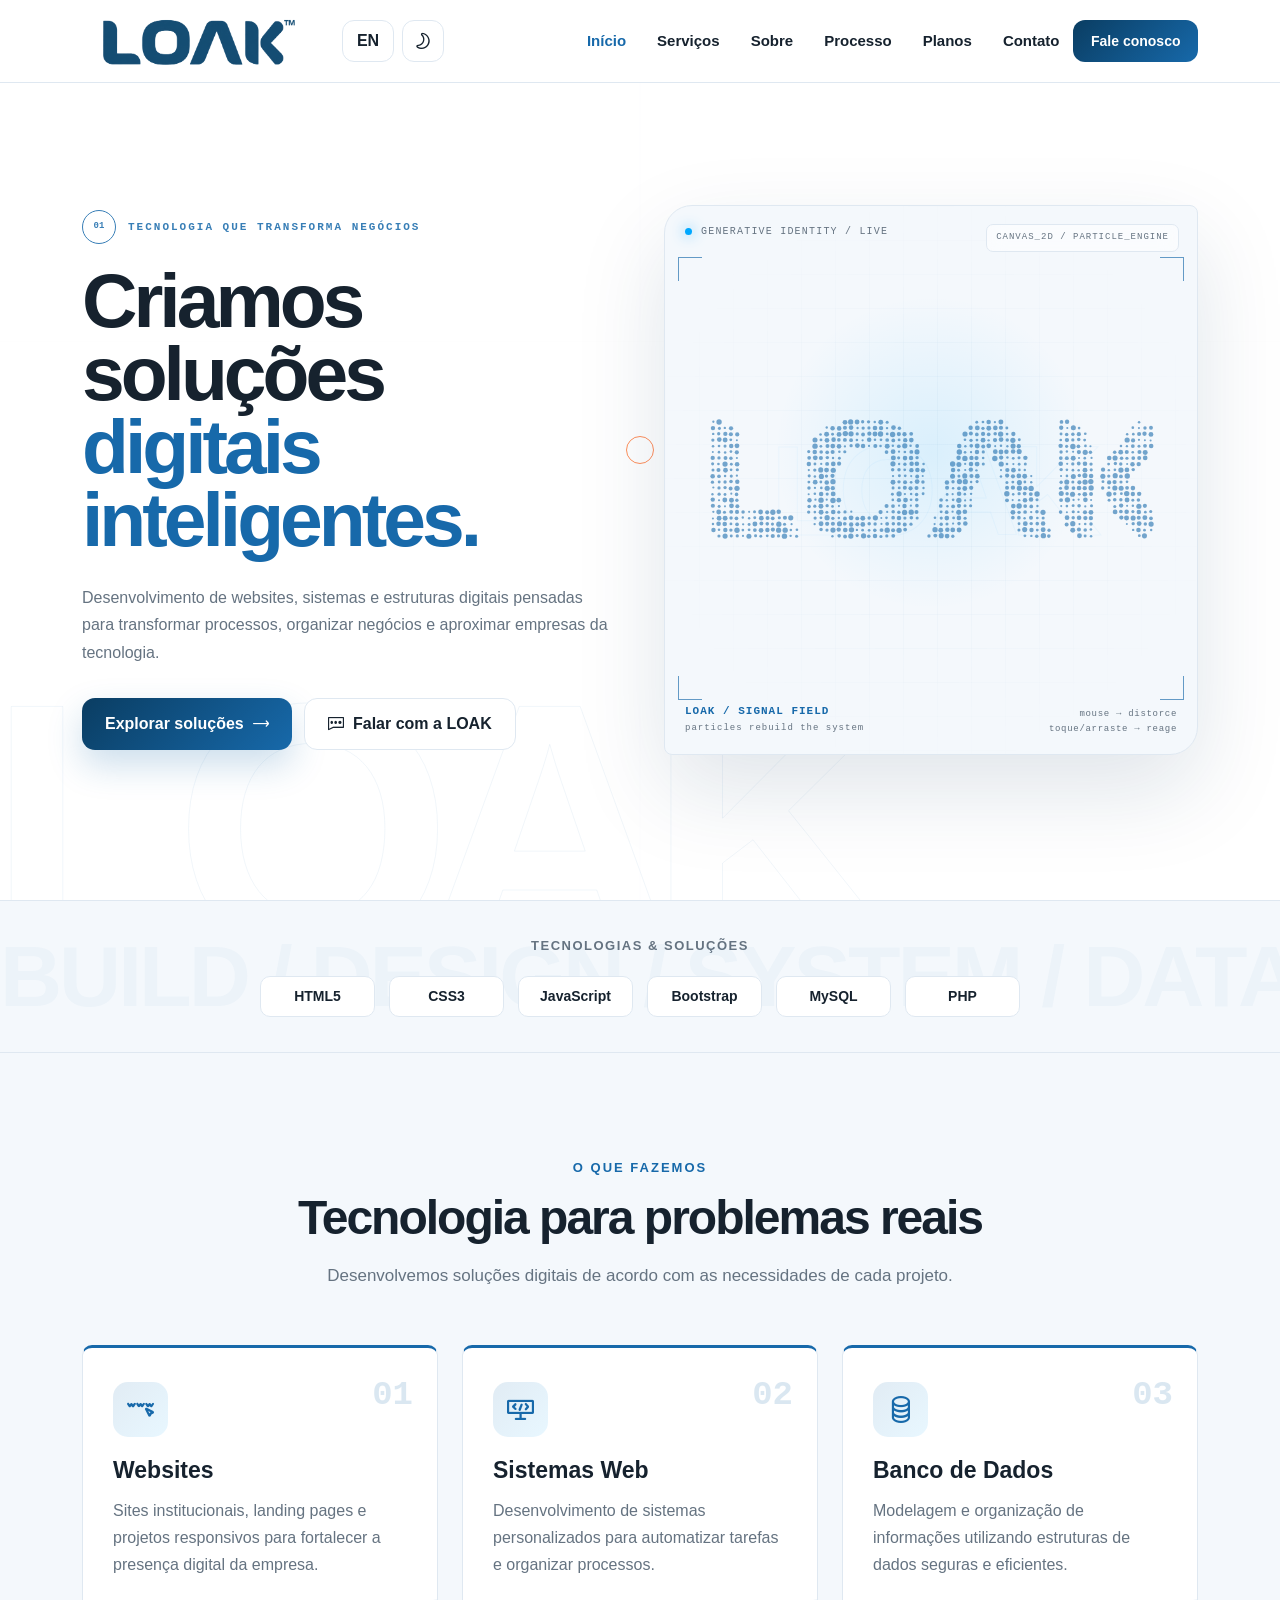
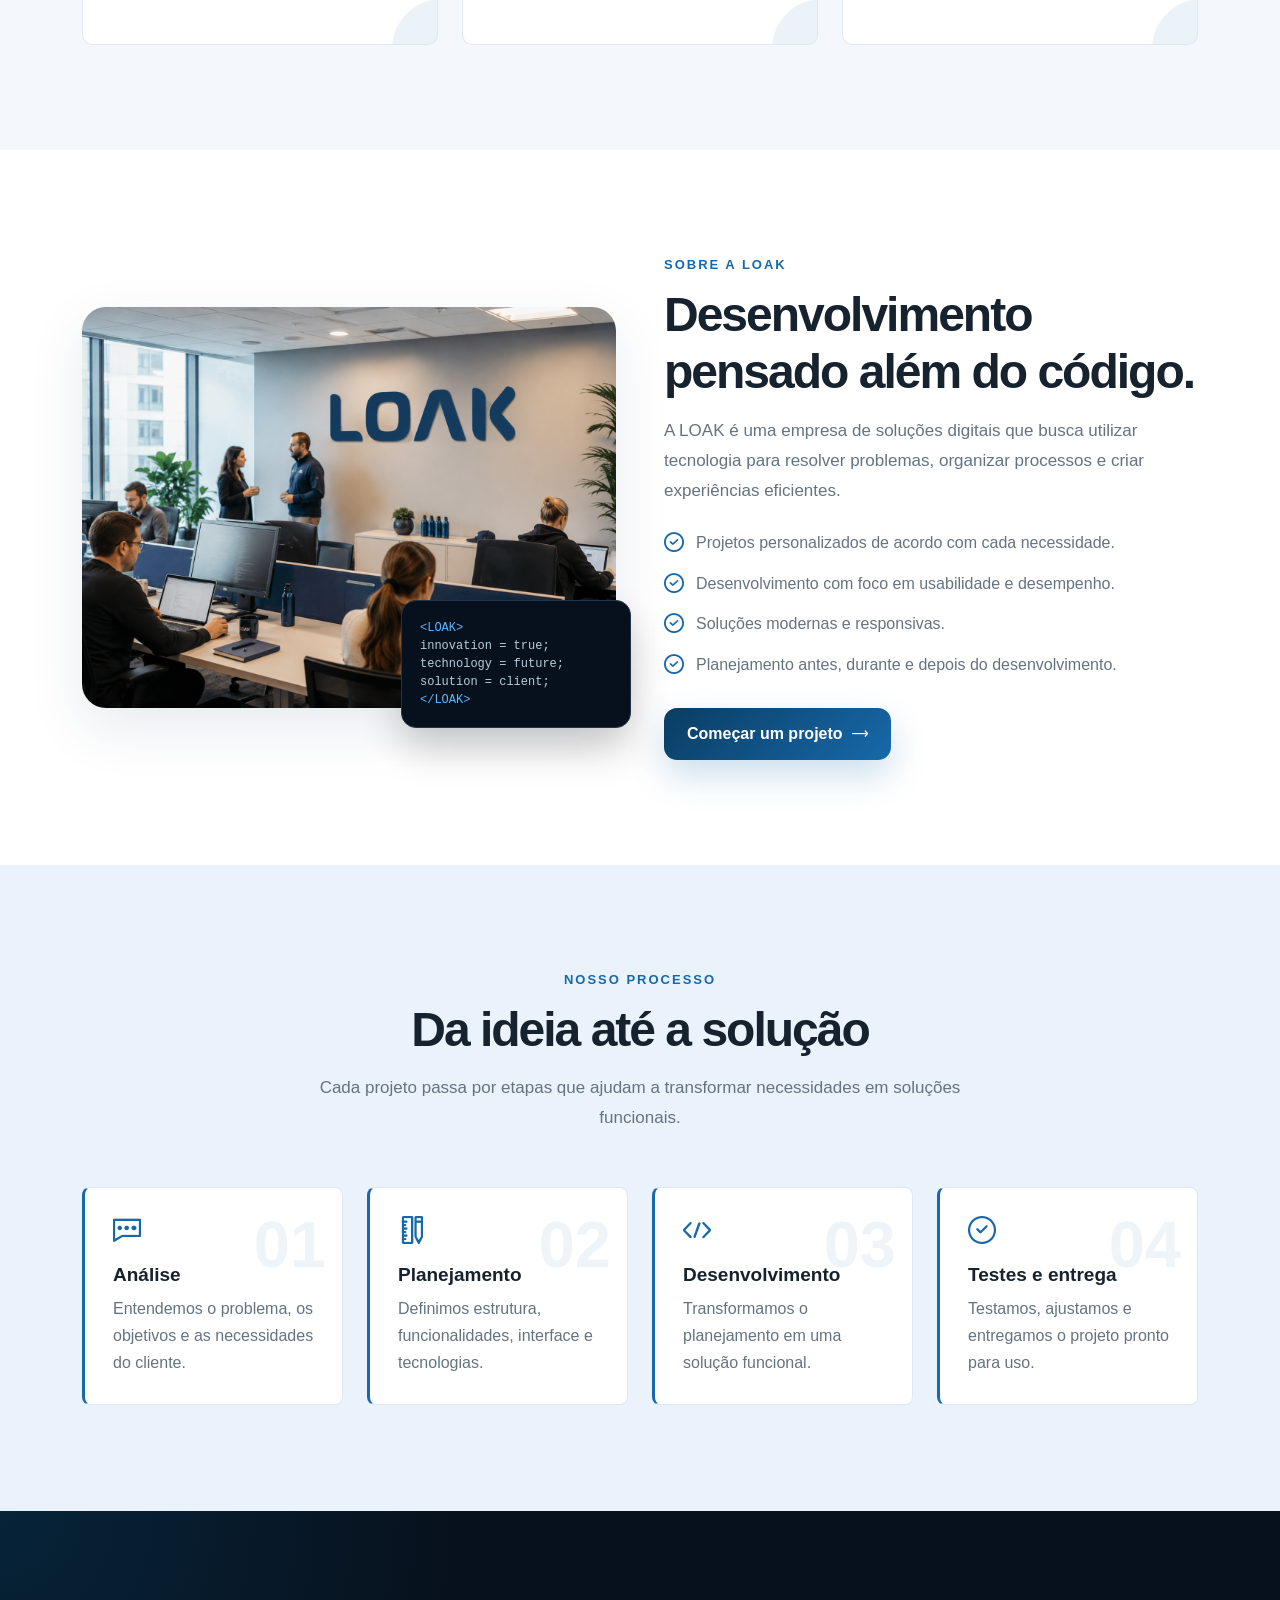
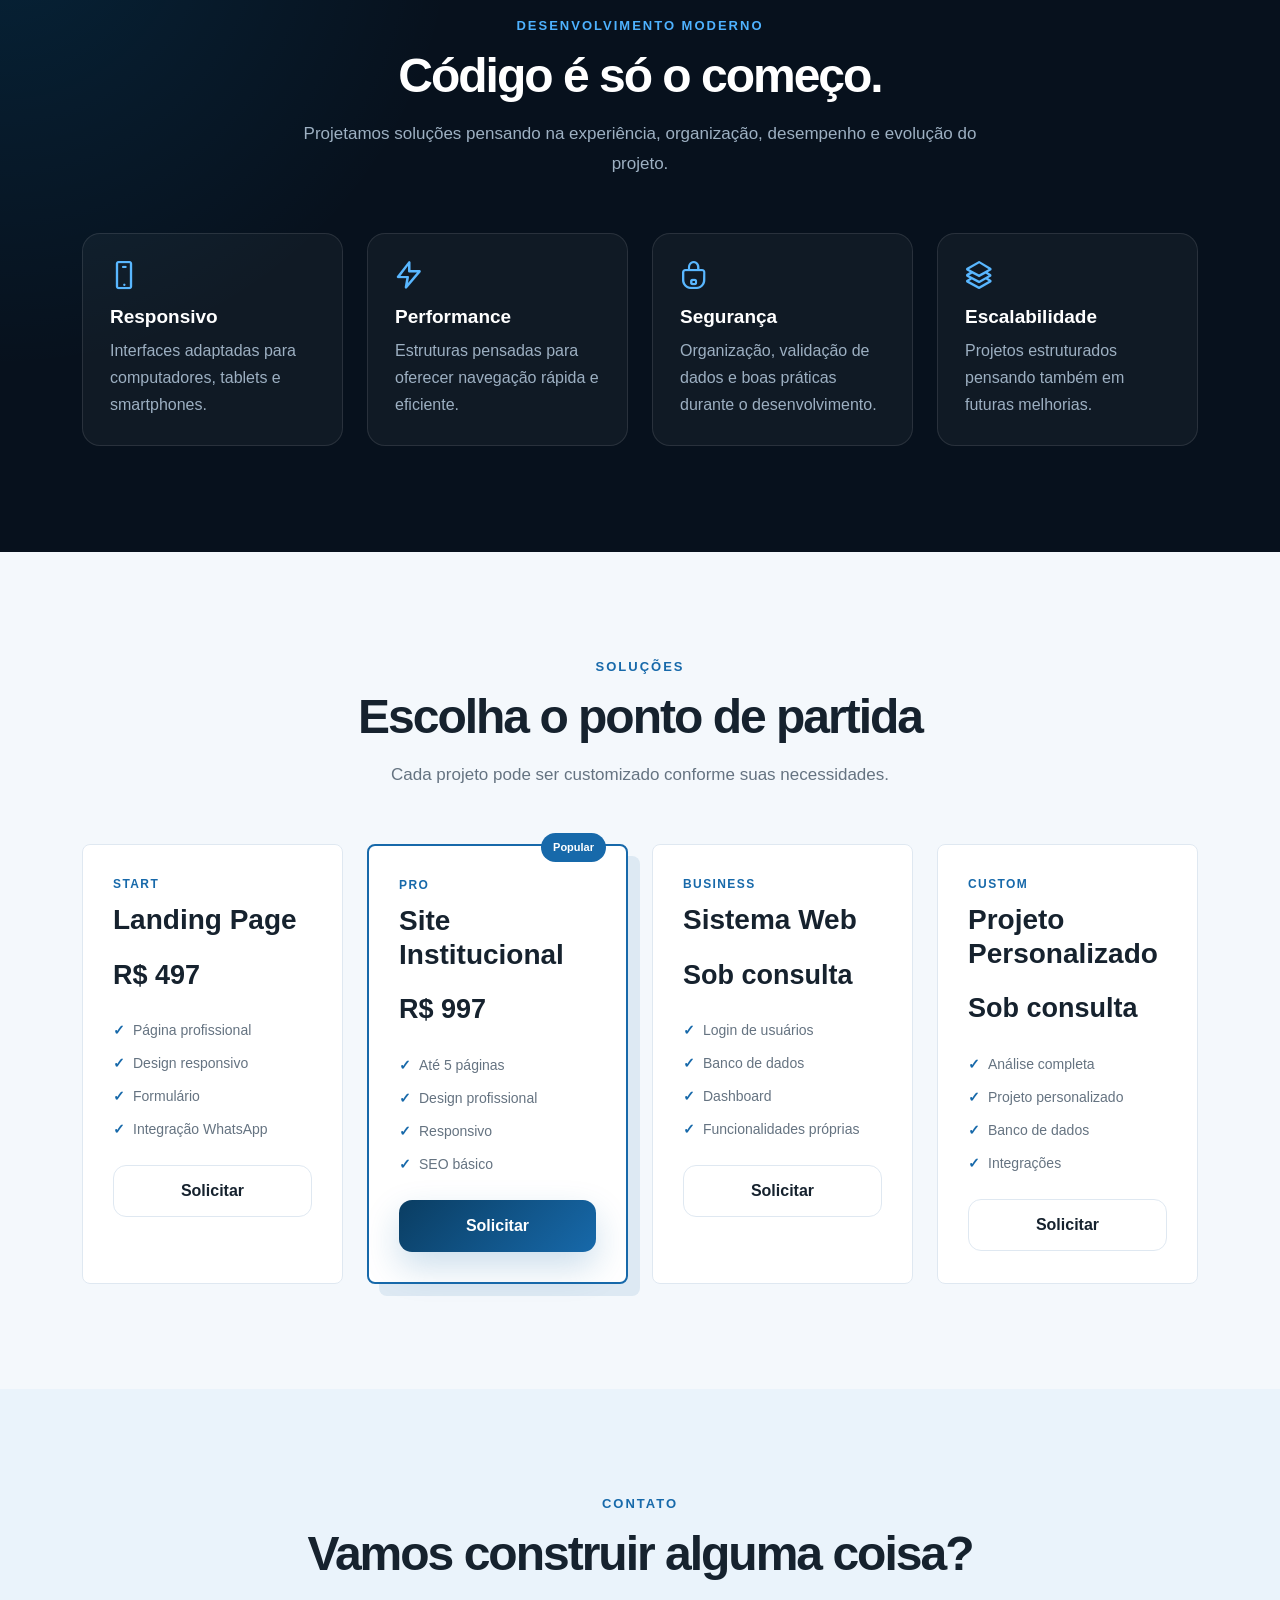
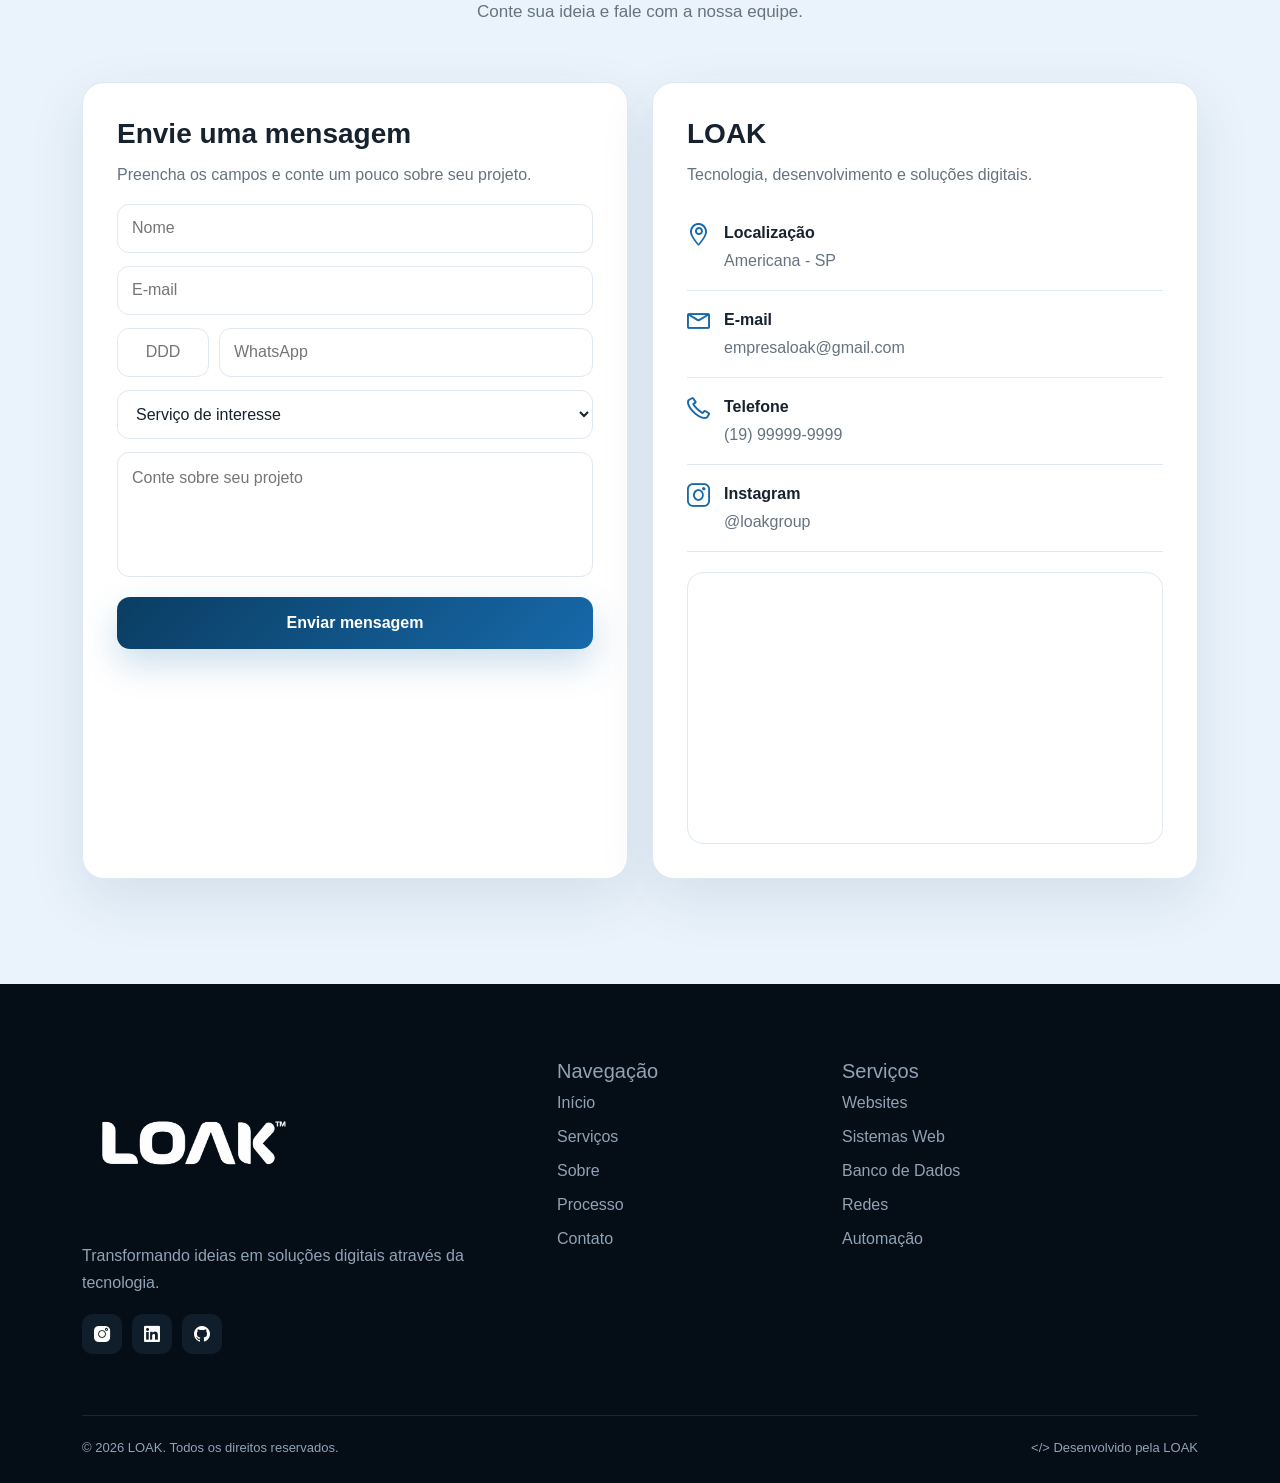
==== commit e4a6a335: "reducao" ====
--- a/index.html
+++ b/index.html
@@ -7,6 +7,18 @@
   <meta name="viewport" content="width=device-width, initial-scale=1.0">
 
   <title>LOAK | Tecnologia & Desenvolvimento</title>
+
+  <script>
+    (function () {
+      try {
+        const saved = localStorage.getItem('loak-theme');
+        const prefersDark = window.matchMedia && window.matchMedia('(prefers-color-scheme: dark)').matches;
+        const useDark = saved ? saved === 'dark' : prefersDark;
+        if (useDark) document.documentElement.classList.add('theme-dark-preload');
+      } catch (e) {}
+    })();
+  </script>
+
 
   <meta name="description" content="LOAK - Desenvolvimento de websites, sistemas, banco de dados e soluções digitais.">
 
@@ -3460,6 +3472,259 @@
   .footer { padding-top: 38px !important; padding-bottom: 22px !important; }
   .footer-brand img { max-width: 110px !important; }
   .footer p, .footer a { font-size: 12px !important; }
+}
+
+
+
+/* ===== TEMA AUTOMATICO ===== */
+html.theme-dark-preload body { background:#07111d; }
+@media (prefers-color-scheme: dark) {
+  html:not(.force-light) body { color-scheme: dark; }
+}
+
+/* ===== MOBILE EXTRA COMPACTO ===== */
+@media (max-width: 576px) {
+  html { font-size: 13px; }
+  body { font-size: 13px !important; }
+
+  .container {
+    width: 100% !important;
+    max-width: 100% !important;
+    padding-left: 14px !important;
+    padding-right: 14px !important;
+  }
+
+  .header .container,
+  .navbar {
+    min-height: 58px !important;
+  }
+  .navbar-brand {
+    width: 82px !important;
+    height: 50px !important;
+  }
+  .navbar-brand .site-logo {
+    width: 80px !important;
+    max-width: 80px !important;
+  }
+  .header-tools-fixed .tool-button,
+  .navbar-toggler {
+    width: 31px !important;
+    min-width: 31px !important;
+    height: 31px !important;
+    min-height: 31px !important;
+  }
+  .header-tools-fixed .language-button {
+    width: 36px !important;
+    min-width: 36px !important;
+    font-size: 10px !important;
+  }
+  .navbar-collapse {
+    margin-top: 5px !important;
+    padding: 10px !important;
+  }
+  .navbar-nav .nav-link {
+    font-size: 12px !important;
+    padding: 8px 10px !important;
+  }
+
+  .hero {
+    min-height: auto !important;
+    padding: 78px 0 34px !important;
+  }
+  .hero .row { --bs-gutter-y: .9rem !important; }
+  .hero-index,
+  .hero-badge {
+    font-size: 10px !important;
+    margin-bottom: 10px !important;
+    padding: 6px 10px !important;
+  }
+  .hero h1 {
+    font-size: 29px !important;
+    line-height: 1.02 !important;
+    letter-spacing: -1.2px !important;
+    margin-bottom: 12px !important;
+    max-width: 100% !important;
+  }
+  .hero-description {
+    font-size: 12px !important;
+    line-height: 1.45 !important;
+    margin-bottom: 14px !important;
+    max-width: 100% !important;
+  }
+  .hero-actions {
+    gap: 6px !important;
+    margin-top: 0 !important;
+  }
+  .hero-actions .btn,
+  .hero-actions a {
+    min-height: 36px !important;
+    padding: 8px 11px !important;
+    font-size: 11px !important;
+    border-radius: 9px !important;
+  }
+
+  .generative-shell {
+    height: 205px !important;
+    min-height: 205px !important;
+    margin: 18px auto 0 !important;
+    border-radius: 18px 6px 18px 6px !important;
+  }
+  .generative-shell::after { font-size: 54px !important; }
+  .gen-topline,
+  .gen-caption { font-size: 6px !important; }
+  .gen-mode,
+  .gen-instruction { font-size: 5.8px !important; }
+
+  .stack-section {
+    padding: 22px 0 !important;
+  }
+  .stack-title {
+    font-size: 10px !important;
+    margin-bottom: 10px !important;
+  }
+  .stack-items {
+    gap: 6px !important;
+  }
+  .stack-item {
+    padding: 8px 6px !important;
+    font-size: 10px !important;
+    border-radius: 8px !important;
+  }
+
+  .section,
+  .developer-section {
+    padding-top: 34px !important;
+    padding-bottom: 34px !important;
+  }
+  .section-center {
+    margin-bottom: 20px !important;
+  }
+  .section-label {
+    font-size: 9.5px !important;
+    margin-bottom: 7px !important;
+  }
+  .section-title,
+  .section-center h2,
+  .developer-section h2,
+  #about h2,
+  #contact h2 {
+    font-size: 23px !important;
+    line-height: 1.08 !important;
+    letter-spacing: -.7px !important;
+    margin-bottom: 9px !important;
+  }
+  .section-text,
+  .section-center p,
+  #about p,
+  #contact p {
+    font-size: 11.5px !important;
+    line-height: 1.45 !important;
+  }
+
+  .services-real .service-card,
+  .process-card,
+  .developer-card,
+  .plan-card,
+  .contact-card {
+    padding: 15px 14px !important;
+    min-height: auto !important;
+    border-radius: 10px !important;
+  }
+  .services-real .service-card h4,
+  .process-card h4,
+  .developer-card h4,
+  .plan-card h3,
+  .contact-card h3 {
+    font-size: 16px !important;
+    margin-bottom: 6px !important;
+  }
+  .service-card p,
+  .process-card p,
+  .developer-card p,
+  .plan-card p,
+  .contact-card p,
+  .contact-info span,
+  .contact-info a {
+    font-size: 11px !important;
+    line-height: 1.42 !important;
+  }
+  .service-card i,
+  .process-card i,
+  .developer-card i {
+    font-size: 26px !important;
+  }
+  .service-number {
+    font-size: 20px !important;
+    right: 12px !important;
+    top: 10px !important;
+  }
+
+  .about-visual {
+    margin-bottom: 14px !important;
+  }
+  .about-image {
+    max-height: 215px !important;
+    width: 100% !important;
+    object-fit: cover !important;
+  }
+  .floating-code {
+    transform: scale(.68) !important;
+    transform-origin: bottom left !important;
+  }
+  .about-list {
+    gap: 6px !important;
+    margin-top: 10px !important;
+  }
+  .about-list li {
+    font-size: 11px !important;
+    line-height: 1.4 !important;
+  }
+
+  .process-number { font-size: 22px !important; }
+  .row.g-4, .row.g-5 {
+    --bs-gutter-y: .75rem !important;
+    --bs-gutter-x: .75rem !important;
+  }
+
+  .form-control-loak,
+  input,
+  textarea,
+  select {
+    font-size: 12px !important;
+  }
+  .form-control-loak {
+    padding: 9px 10px !important;
+    margin-bottom: 9px !important;
+  }
+  textarea.form-control-loak {
+    min-height: 90px !important;
+  }
+  .contact-info {
+    gap: 8px !important;
+    margin-bottom: 10px !important;
+  }
+
+  .footer {
+    padding-top: 26px !important;
+    padding-bottom: 16px !important;
+  }
+  .footer-brand img {
+    max-width: 92px !important;
+  }
+  .footer p,
+  .footer a,
+  .footer li {
+    font-size: 10.5px !important;
+    line-height: 1.4 !important;
+  }
+  .footer .row { --bs-gutter-y: .75rem !important; }
+
+  .back-to-top {
+    width: 38px !important;
+    height: 38px !important;
+    right: 12px !important;
+    bottom: 12px !important;
+  }
 }
 
 </style>
@@ -6695,6 +6960,45 @@
 });
 </script>
 
+
+<script>
+(function () {
+  const storageKey = 'loak-theme';
+  const media = window.matchMedia ? window.matchMedia('(prefers-color-scheme: dark)') : null;
+
+  function applyTheme(theme, save) {
+    const dark = theme === 'dark';
+    document.body.classList.toggle('dark', dark);
+    document.documentElement.classList.remove('theme-dark-preload');
+    document.documentElement.classList.toggle('force-light', !dark);
+    if (save) {
+      try { localStorage.setItem(storageKey, theme); } catch (e) {}
+    }
+  }
+
+  let saved = null;
+  try { saved = localStorage.getItem(storageKey); } catch (e) {}
+  applyTheme(saved || (media && media.matches ? 'dark' : 'light'), false);
+
+  const themeButtons = document.querySelectorAll('[data-theme-toggle], #themeToggle, .theme-toggle');
+  themeButtons.forEach(btn => {
+    btn.addEventListener('click', function () {
+      applyTheme(document.body.classList.contains('dark') ? 'light' : 'dark', true);
+    });
+  });
+
+  if (media) {
+    const onChange = function (e) {
+      let manual = null;
+      try { manual = localStorage.getItem(storageKey); } catch (err) {}
+      if (!manual) applyTheme(e.matches ? 'dark' : 'light', false);
+    };
+    if (media.addEventListener) media.addEventListener('change', onChange);
+    else if (media.addListener) media.addListener(onChange);
+  }
+})();
+</script>
+
 </body>
 
 </html>
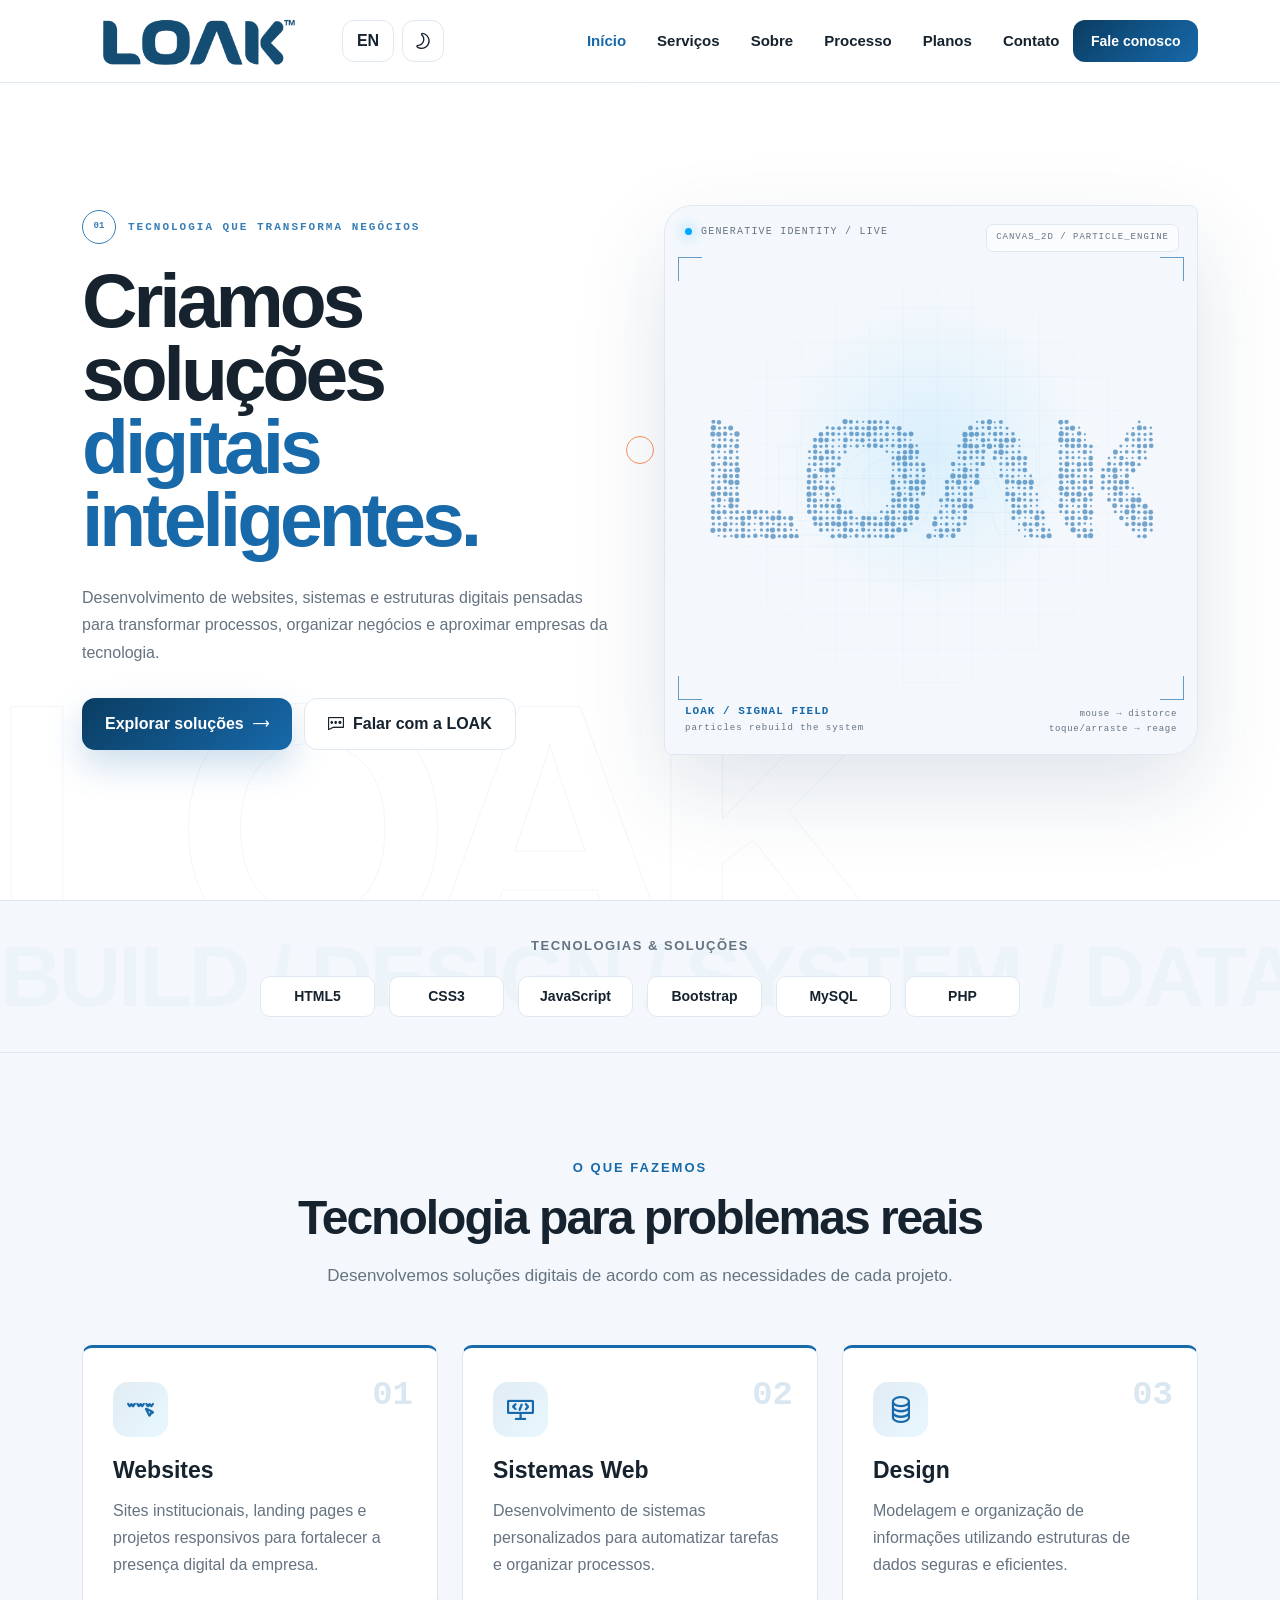
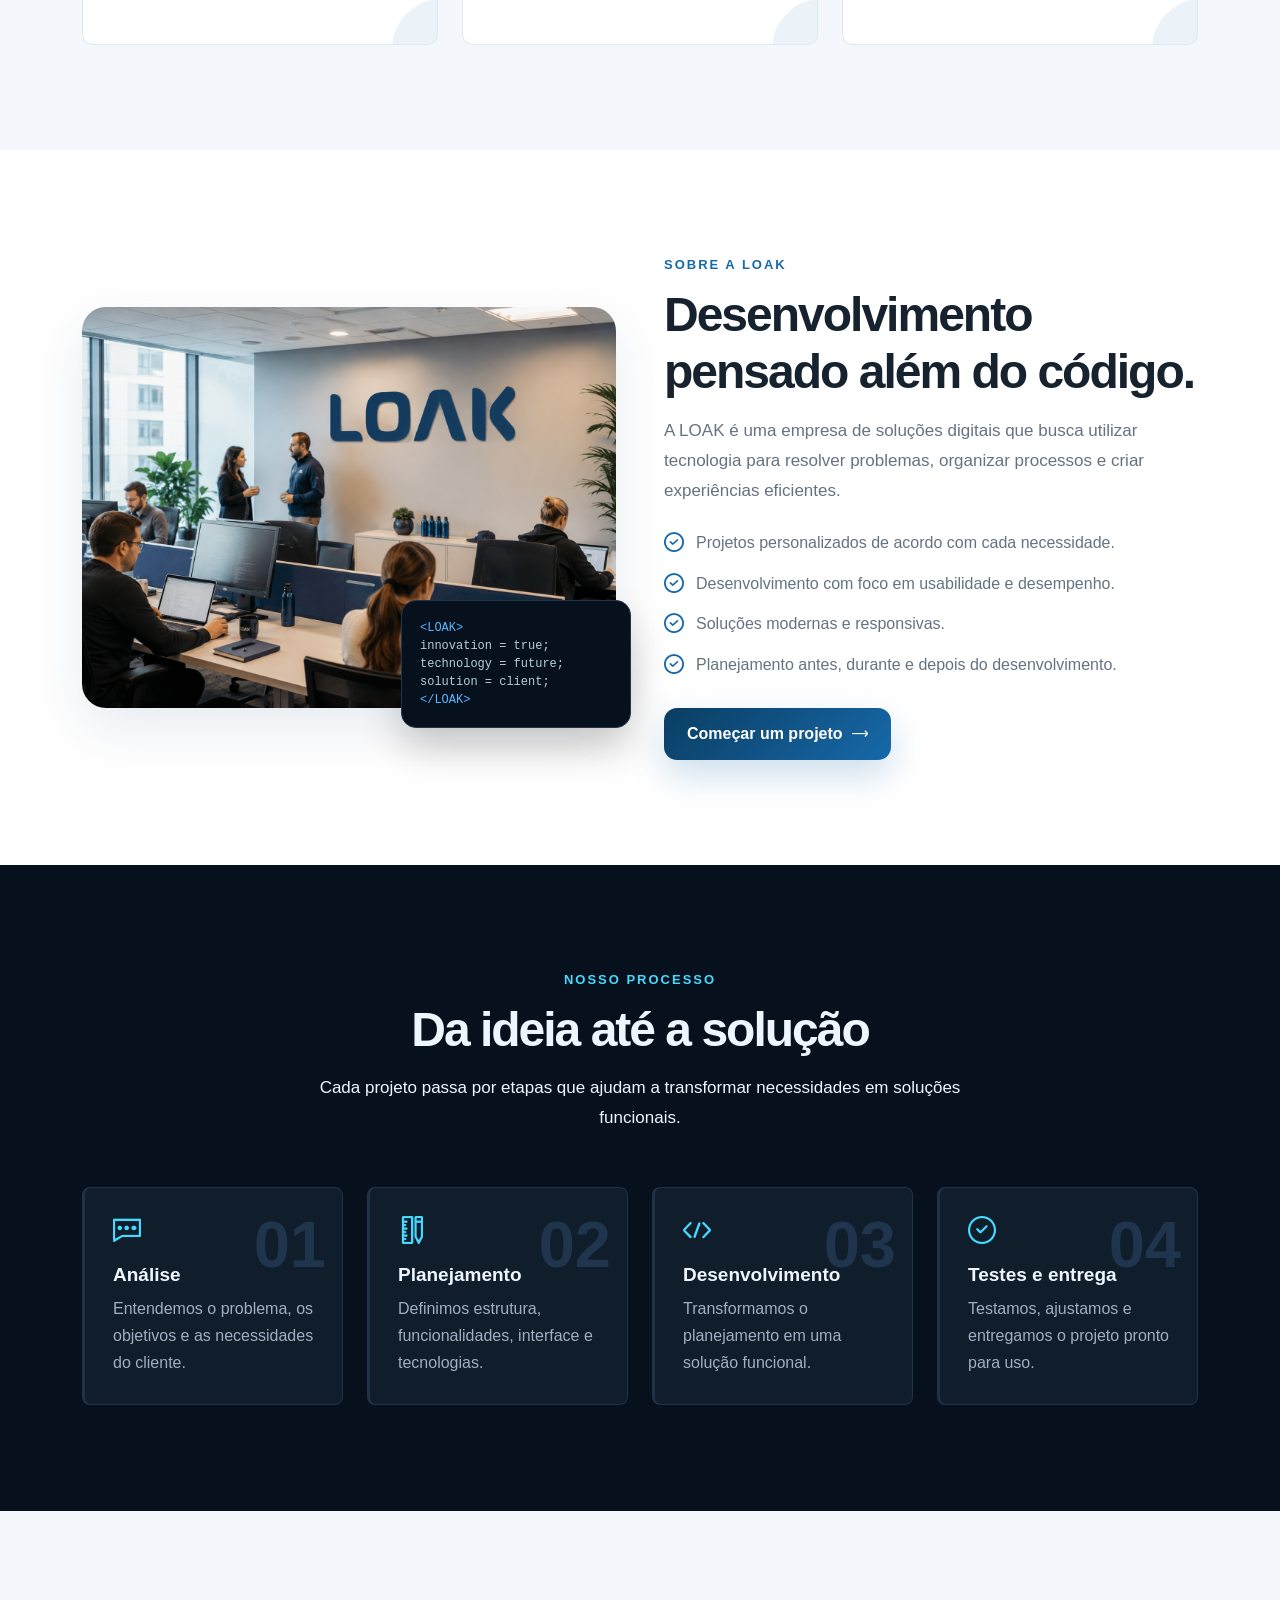
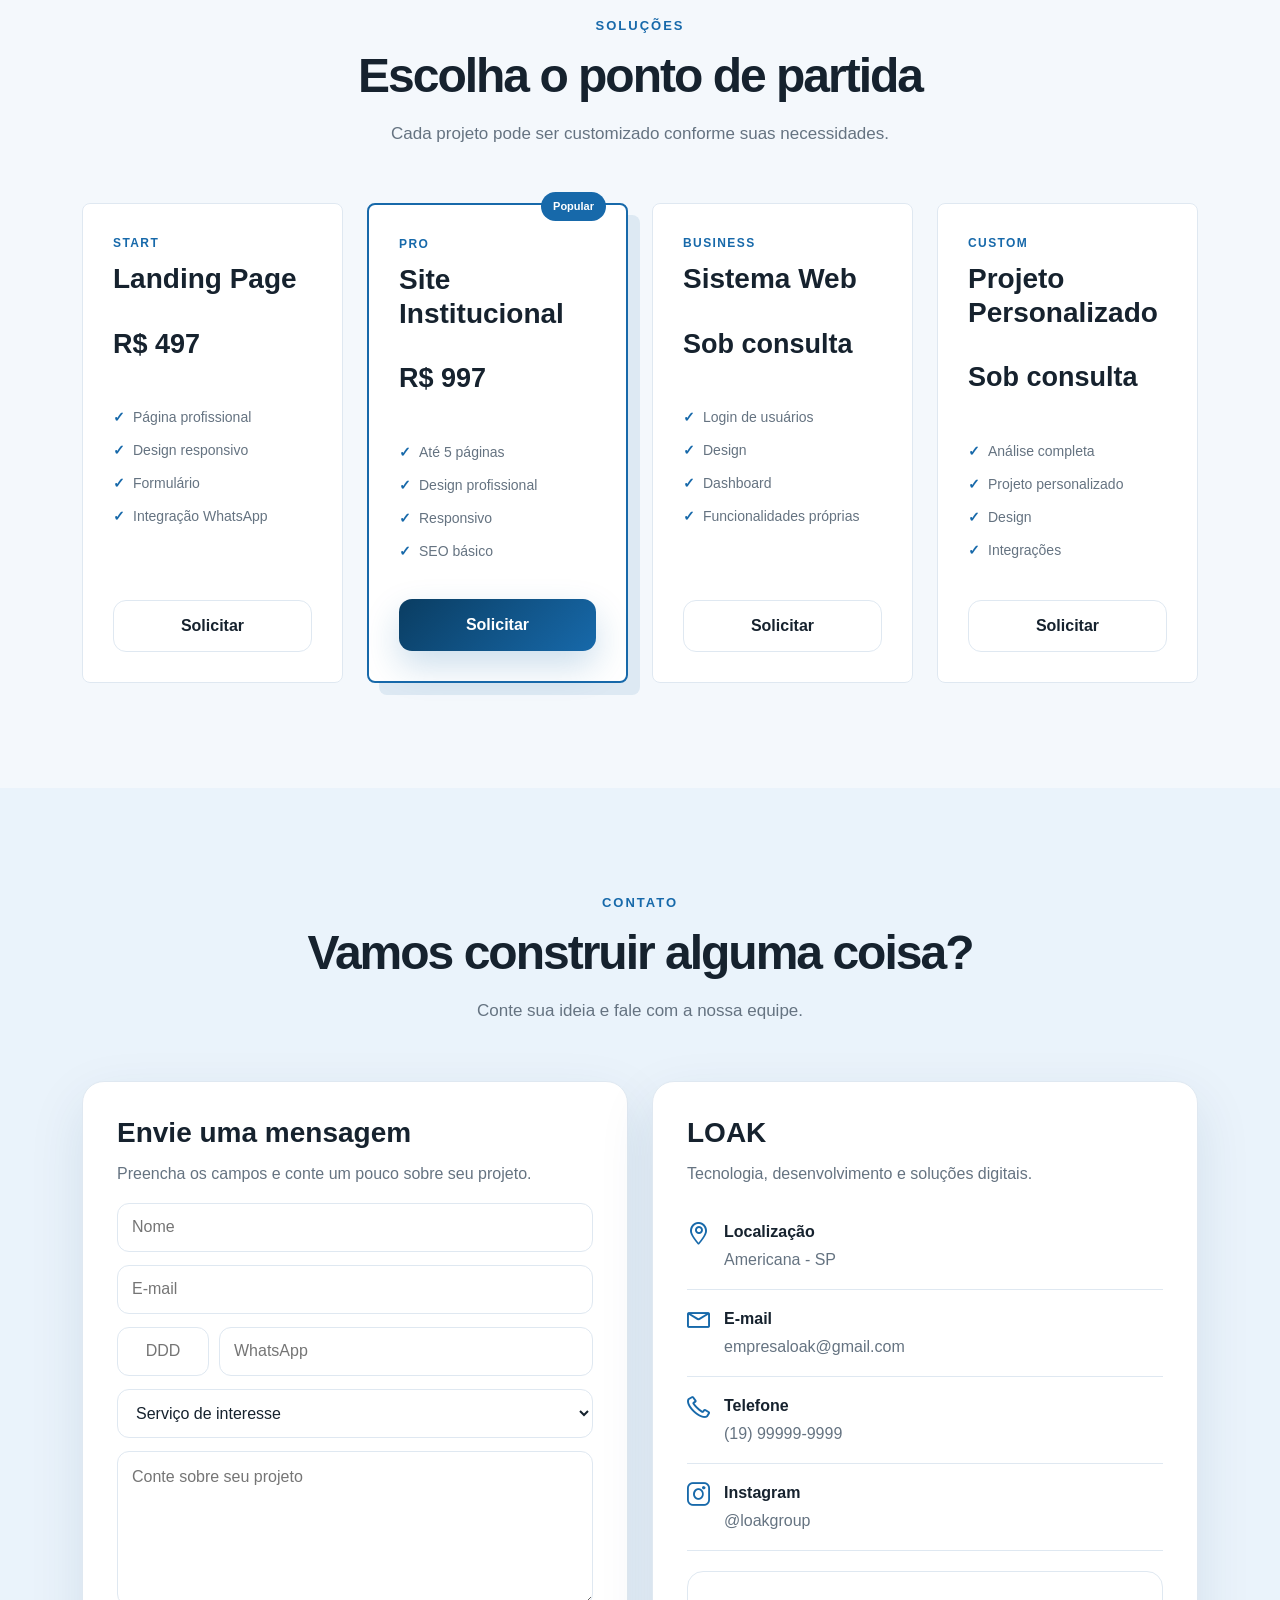
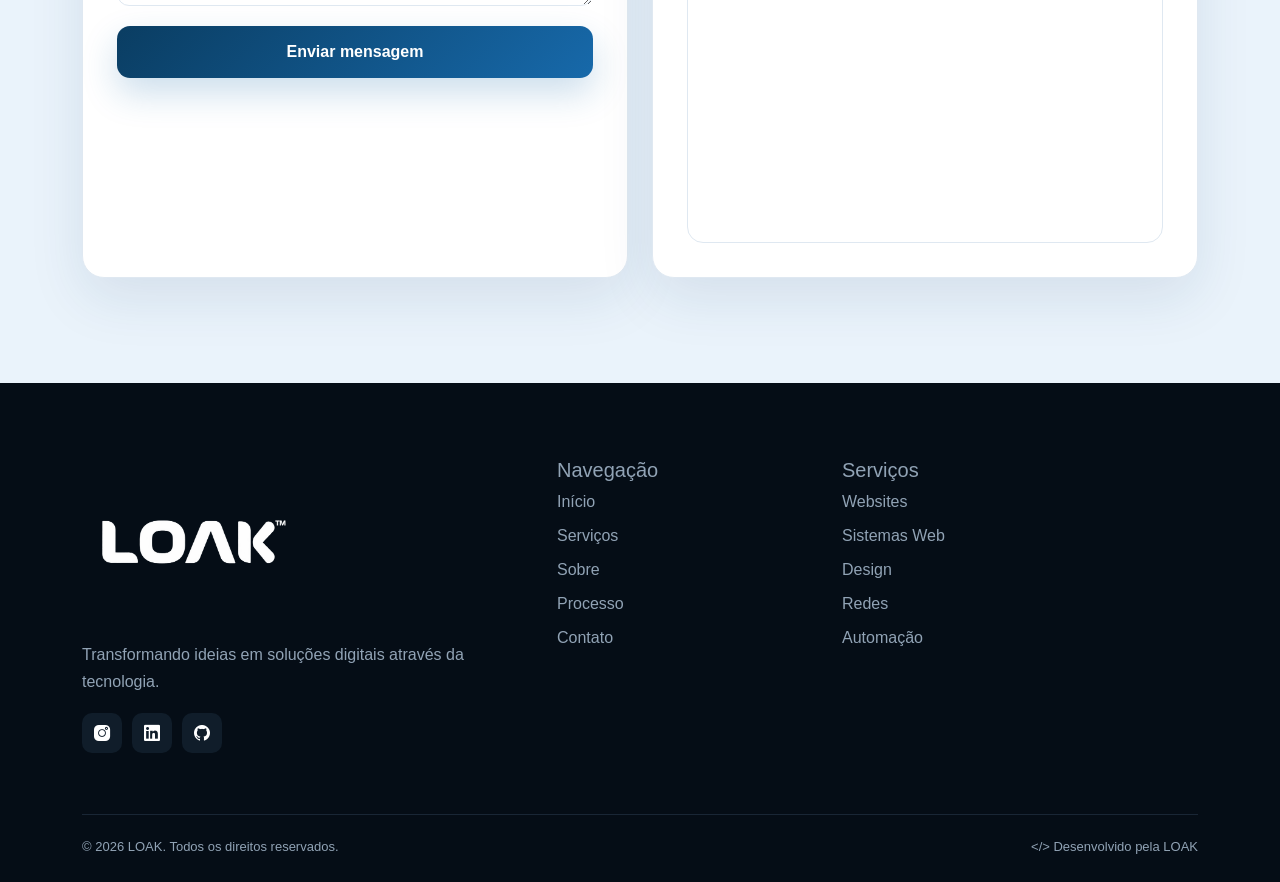
==== commit 46220cd0: "melhorias" ====
--- a/index.html
+++ b/index.html
@@ -20,7 +20,7 @@
   </script>
 
 
-  <meta name="description" content="LOAK - Desenvolvimento de websites, sistemas, banco de dados e soluções digitais.">
+  <meta name="description" content="LOAK - Desenvolvimento de websites, sistemas, design e soluções digitais.">
 
   <link rel="icon" type="image/svg+xml" href="assets/img/favicon.svg">
   <link rel="shortcut icon" href="assets/img/favicon.svg">
@@ -3725,6 +3725,68 @@
     right: 12px !important;
     bottom: 12px !important;
   }
+}
+
+
+
+/* ===== AJUSTES FINAIS SOLICITADOS ===== */
+.process-dark {
+  background: #07111d !important;
+  color: #edf6ff !important;
+}
+.process-dark .section-label {
+  color: #45d9ff !important;
+}
+.process-dark .section-heading,
+.process-dark .section-description {
+  color: #edf6ff !important;
+}
+.process-dark .process-card {
+  background: #101d2b !important;
+  border-color: #203246 !important;
+  color: #edf6ff !important;
+}
+.process-dark .process-card h4,
+.process-dark .process-card p {
+  color: #edf6ff !important;
+}
+.process-dark .process-card p {
+  color: #9fb0c2 !important;
+}
+.process-dark .process-number {
+  color: rgba(113,183,255,.16) !important;
+}
+.process-dark .process-card i {
+  color: #45d9ff !important;
+}
+
+/* Mantém todos os botões Solicitar alinhados no rodapé */
+#plans .row.g-4 {
+  align-items: stretch;
+}
+#plans .col-lg-3,
+#plans .col-md-6 {
+  display: flex;
+}
+#plans .plan-card {
+  display: flex;
+  flex-direction: column;
+  width: 100%;
+  height: 100%;
+}
+#plans .plan-card ul {
+  flex-grow: 1;
+}
+#plans .plan-card > a.button-secondary,
+#plans .plan-card > a.button-primary {
+  margin-top: auto !important;
+}
+
+/* Caixa de mensagem pode ser aumentada pelo usuário */
+#messageInput {
+  resize: vertical !important;
+  min-height: 155px;
+  max-height: 520px;
 }
 
 </style>
@@ -4029,7 +4091,7 @@
           <div class="service-card">
             <div class="service-icon"><i class="lni lni-database"></i></div>
             <div class="service-number">03</div>
-            <h4 data-i18n="service3Title">Banco de Dados</h4>
+            <h4 data-i18n="service3Title">Design</h4>
             <p data-i18n="service3Text">
               Modelagem e organização de dados com estruturas pensadas para manter informações bem organizadas e funcionais.
             </p>
@@ -4200,7 +4262,15 @@
      PROCESSO
 ========================================================= -->
 
-  <section id="process" class="section alt">
+  
+
+
+
+  <!-- =========================================================
+     CARA DE EMPRESA DE PROGRAMAÇÃO
+========================================================= -->
+
+  <section id="process" class="section process-dark">
 
     <div class="container">
 
@@ -4346,141 +4416,6 @@
 
 
   <!-- =========================================================
-     CARA DE EMPRESA DE PROGRAMAÇÃO
-========================================================= -->
-
-  <section class="developer-section">
-
-    <div class="container">
-
-      <div class="section-center">
-
-        <div class="section-label" data-i18n="whyLabel">
-          Desenvolvimento moderno
-        </div>
-
-
-        <h2 class="section-heading" data-i18n="whyTitle">
-          Código é só o começo.
-        </h2>
-
-
-        <p class="section-description" data-i18n="whyDescription">
-
-          Projetamos soluções pensando
-          na experiência,
-          organização,
-          desempenho
-          e evolução do projeto.
-
-        </p>
-
-      </div>
-
-
-      <div class="row g-4">
-
-        <div class="col-lg-3 col-md-6">
-
-          <div class="developer-card">
-
-            <i class="lni lni-mobile"></i>
-
-            <h4 data-i18n="why1Title">
-              Responsivo
-            </h4>
-
-            <p data-i18n="why1Text">
-
-              Interfaces adaptadas
-              para computadores,
-              tablets e celulares.
-
-            </p>
-
-          </div>
-
-        </div>
-
-
-        <div class="col-lg-3 col-md-6">
-
-          <div class="developer-card">
-
-            <i class="lni lni-bolt"></i>
-
-            <h4 data-i18n="why2Title">
-              Performance
-            </h4>
-
-            <p data-i18n="why2Text">
-
-              Estruturas pensadas
-              para oferecer navegação
-              rápida e eficiente.
-
-            </p>
-
-          </div>
-
-        </div>
-
-
-        <div class="col-lg-3 col-md-6">
-
-          <div class="developer-card">
-
-            <i class="lni lni-lock"></i>
-
-            <h4 data-i18n="why3Title">
-              Segurança
-            </h4>
-
-            <p data-i18n="why3Text">
-
-              Organização,
-              validação de dados
-              e boas práticas
-              durante o desenvolvimento.
-
-            </p>
-
-          </div>
-
-        </div>
-
-
-        <div class="col-lg-3 col-md-6">
-
-          <div class="developer-card">
-
-            <i class="lni lni-layers"></i>
-
-            <h4 data-i18n="why4Title">
-              Escalabilidade
-            </h4>
-
-            <p data-i18n="why4Text">
-
-              Projetos estruturados
-              pensando também
-              em futuras melhorias.
-
-            </p>
-
-          </div>
-
-        </div>
-
-      </div>
-
-    </div>
-
-  </section>
-
-
-
-  <!-- =========================================================
      PLANOS
 ========================================================= -->
 
@@ -4630,7 +4565,7 @@
               </li>
 
               <li data-i18n="plan3Item2">
-                Banco de dados
+                Design
               </li>
 
               <li data-i18n="plan3Item3">
@@ -4679,7 +4614,7 @@
               </li>
 
               <li data-i18n="plan4Item3">
-                Banco de dados
+                Design
               </li>
 
               <li data-i18n="plan4Item4">
@@ -4786,7 +4721,7 @@
                 </option>
 
                 <option>
-                  Banco de Dados
+                  Design
                 </option>
 
                 <option>
@@ -5051,7 +4986,7 @@
 
             <li>
               <a href="#services">
-                Banco de Dados
+                Design
               </a>
             </li>
 
@@ -5290,7 +5225,7 @@
 
 
         service3Title:
-          "Banco de Dados",
+          "Design",
 
         service3Text:
           "Modelagem e organização de informações utilizando estruturas de dados seguras e eficientes.",
@@ -5470,7 +5405,7 @@
           "Login de usuários",
 
         plan3Item2:
-          "Banco de dados",
+          "Design",
 
         plan3Item3:
           "Dashboard",
@@ -5486,7 +5421,7 @@
           "Projeto personalizado",
 
         plan4Item3:
-          "Banco de dados",
+          "Design",
 
         plan4Item4:
           "Integrações",
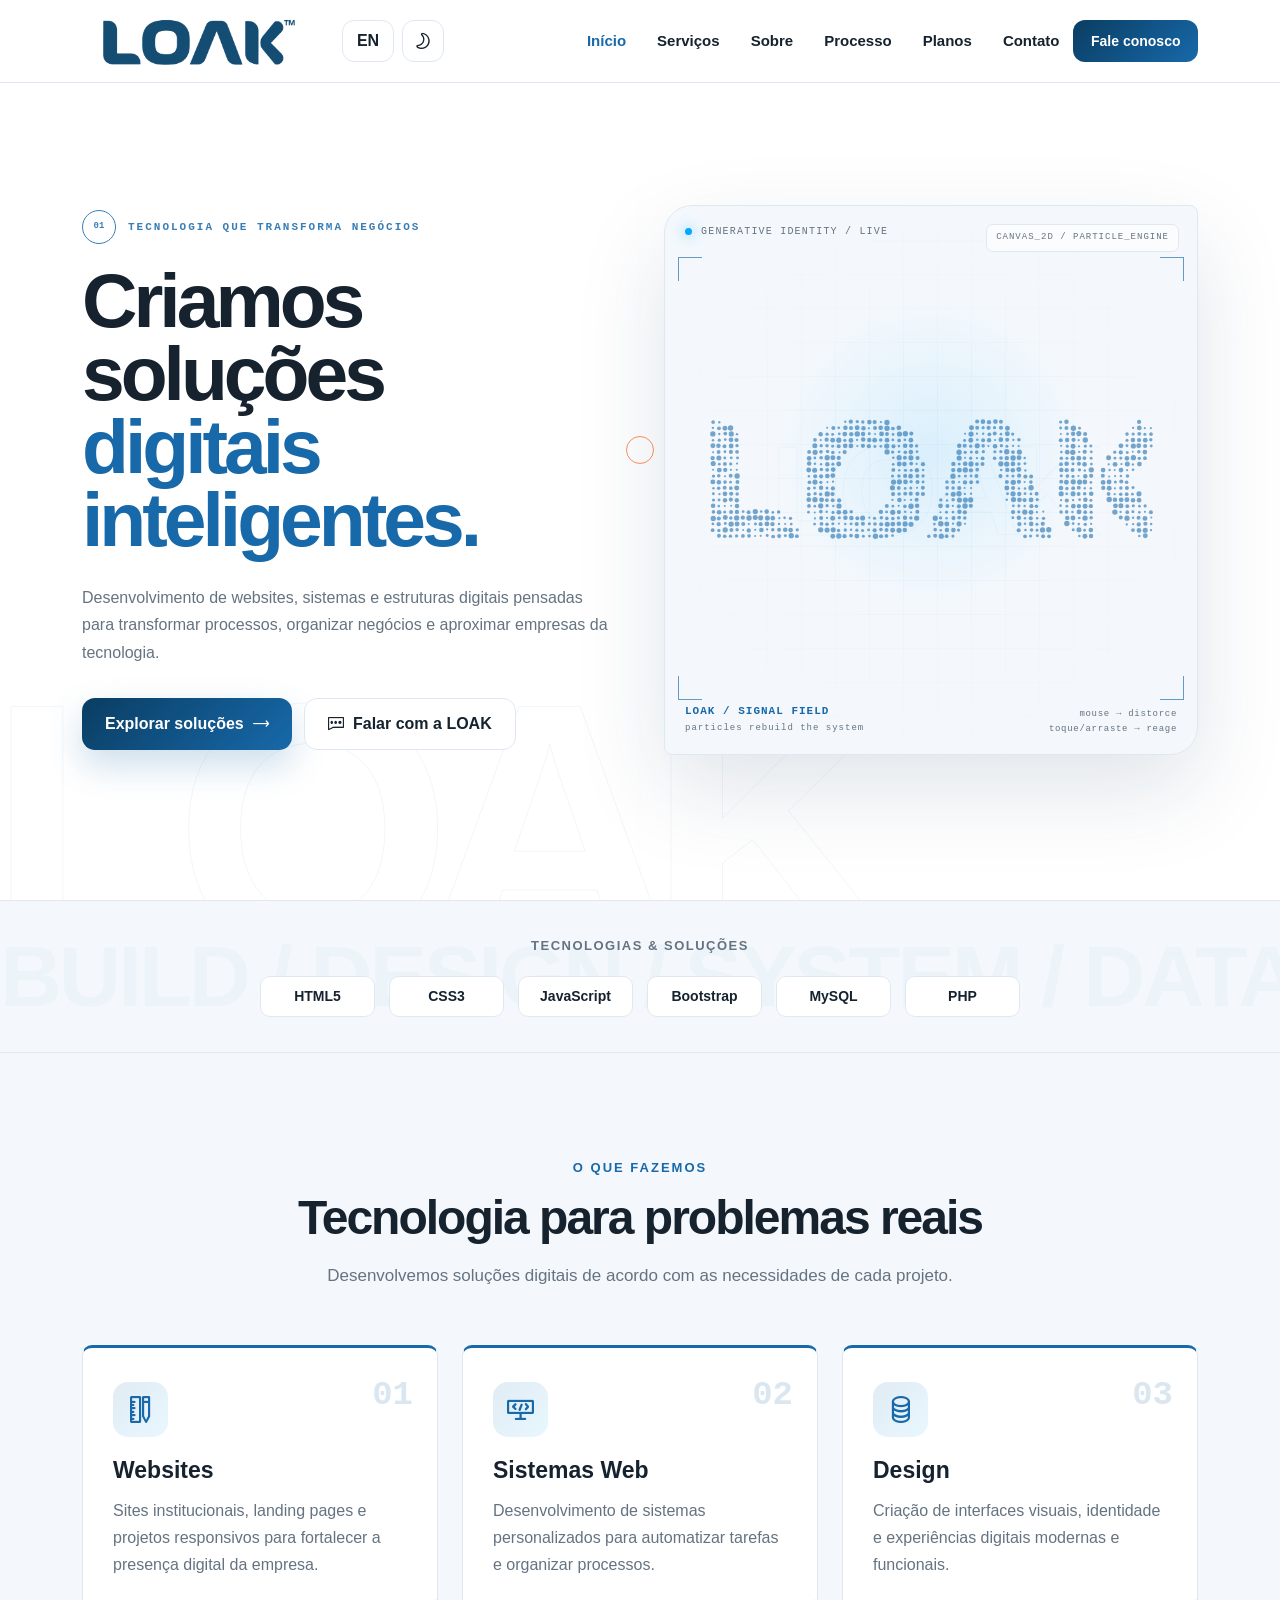
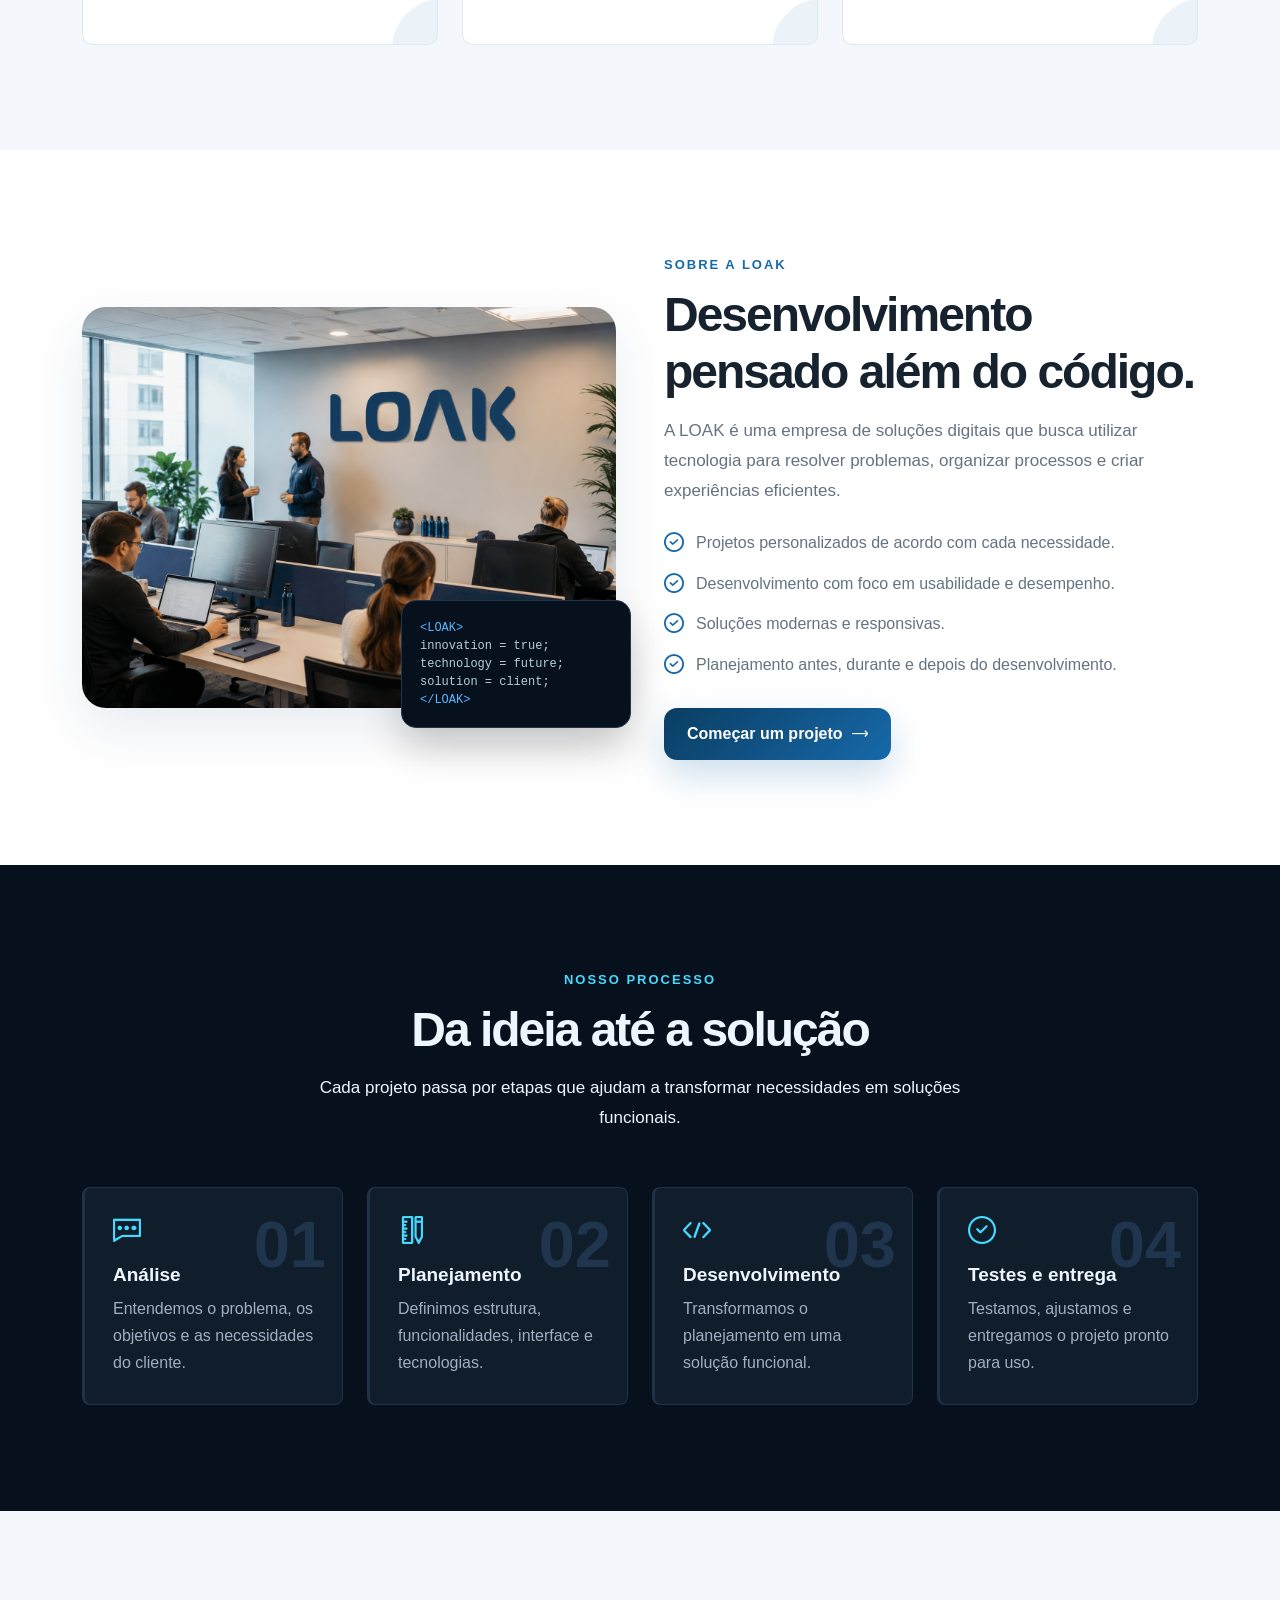
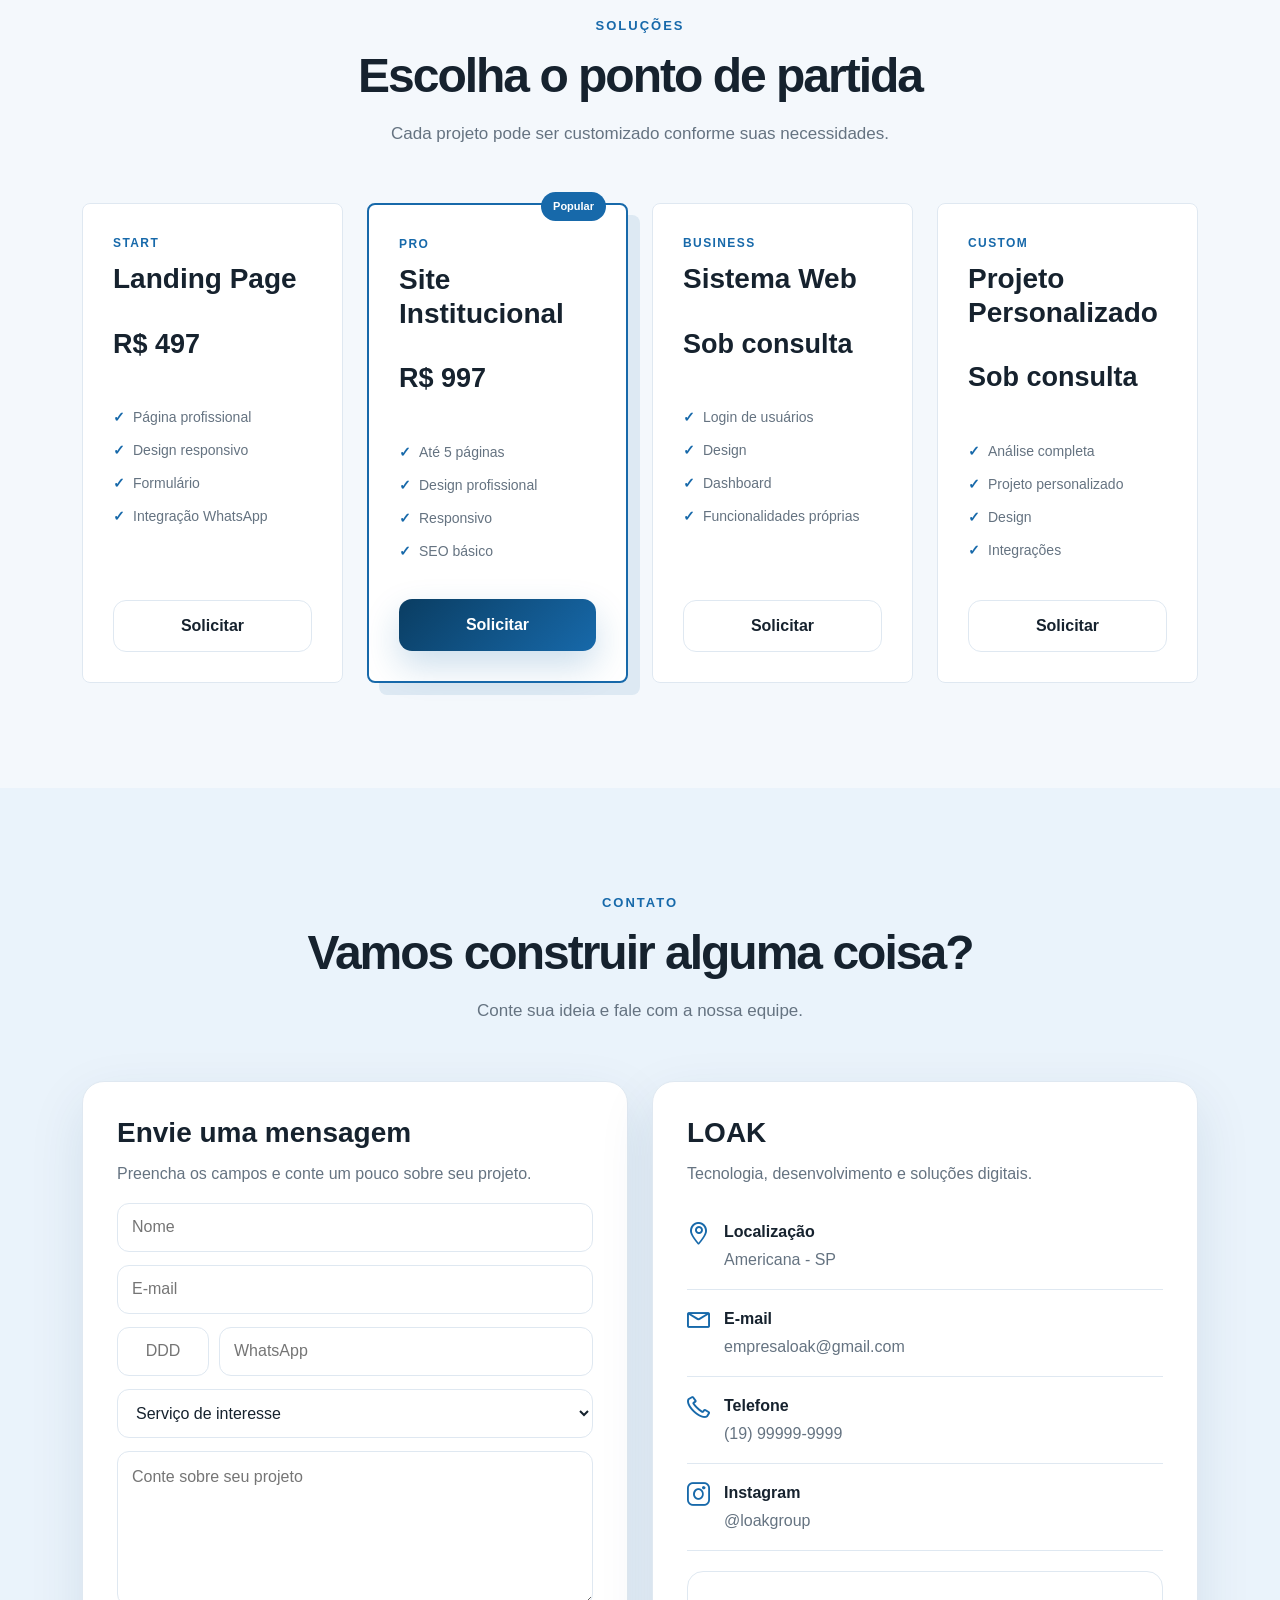
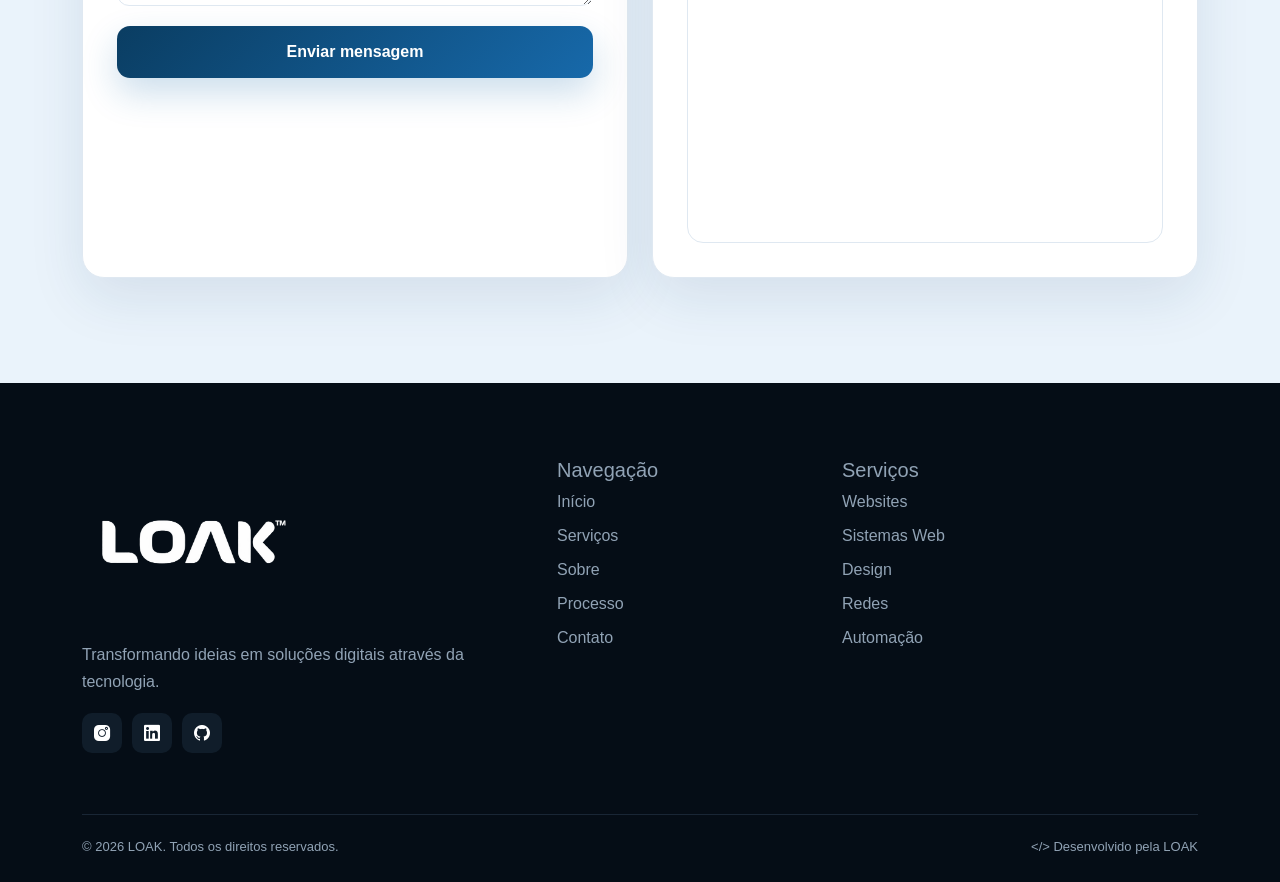
==== commit 38fbb2dc: "arrumei" ====
--- a/index.html
+++ b/index.html
@@ -4067,7 +4067,7 @@
 
         <div class="col-lg-4 col-md-6">
           <div class="service-card">
-            <div class="service-icon"><i class="lni lni-website"></i></div>
+            <div class="service-icon"><i class="lni lni-ruler-pencil"></i></div>
             <div class="service-number">01</div>
             <h4 data-i18n="service1Title">Websites</h4>
             <p data-i18n="service1Text">
@@ -4093,7 +4093,9 @@
             <div class="service-number">03</div>
             <h4 data-i18n="service3Title">Design</h4>
             <p data-i18n="service3Text">
-              Modelagem e organização de dados com estruturas pensadas para manter informações bem organizadas e funcionais.
+              Criação de interfaces visuais,
+              identidade e experiências digitais
+              modernas e funcionais.
             </p>
           </div>
         </div>
@@ -5228,7 +5230,7 @@
           "Design",
 
         service3Text:
-          "Modelagem e organização de informações utilizando estruturas de dados seguras e eficientes.",
+          "Criação de interfaces visuais, identidade e experiências digitais modernas e funcionais.",
 
 
         service4Title:
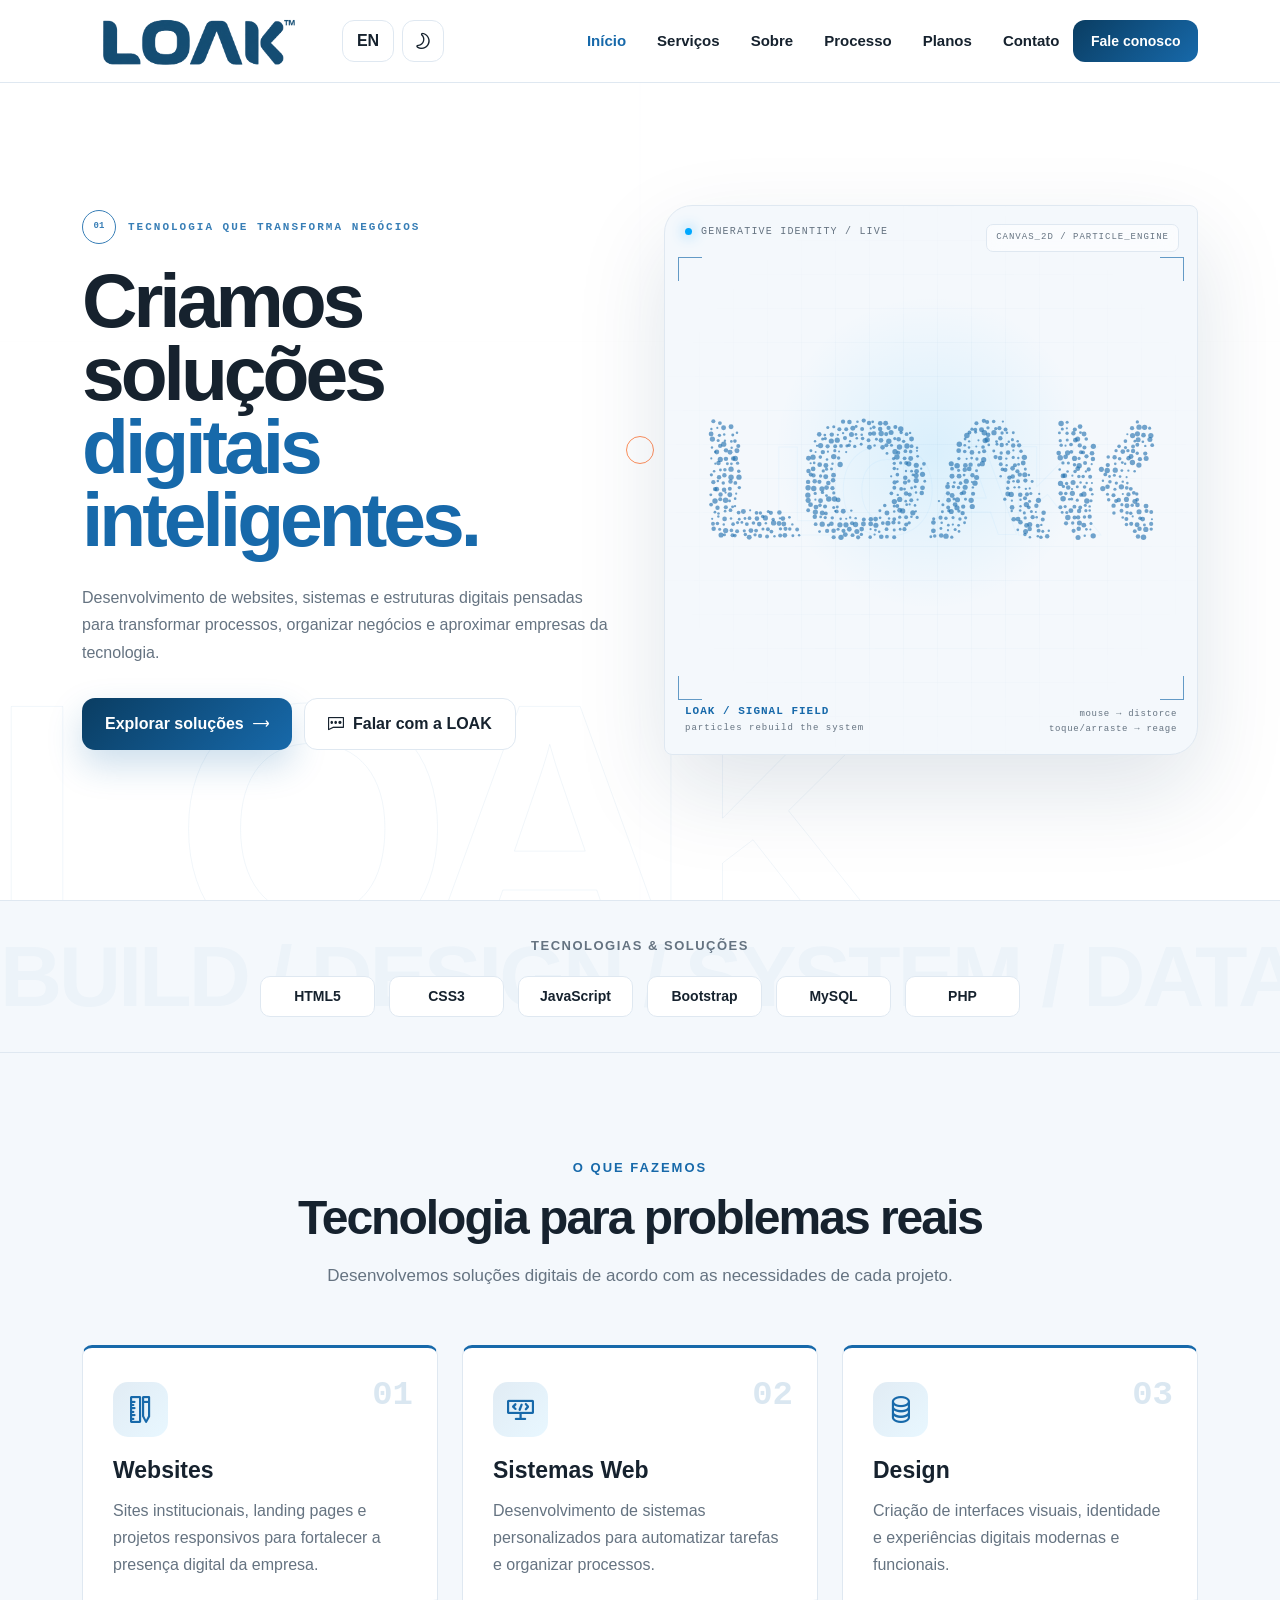
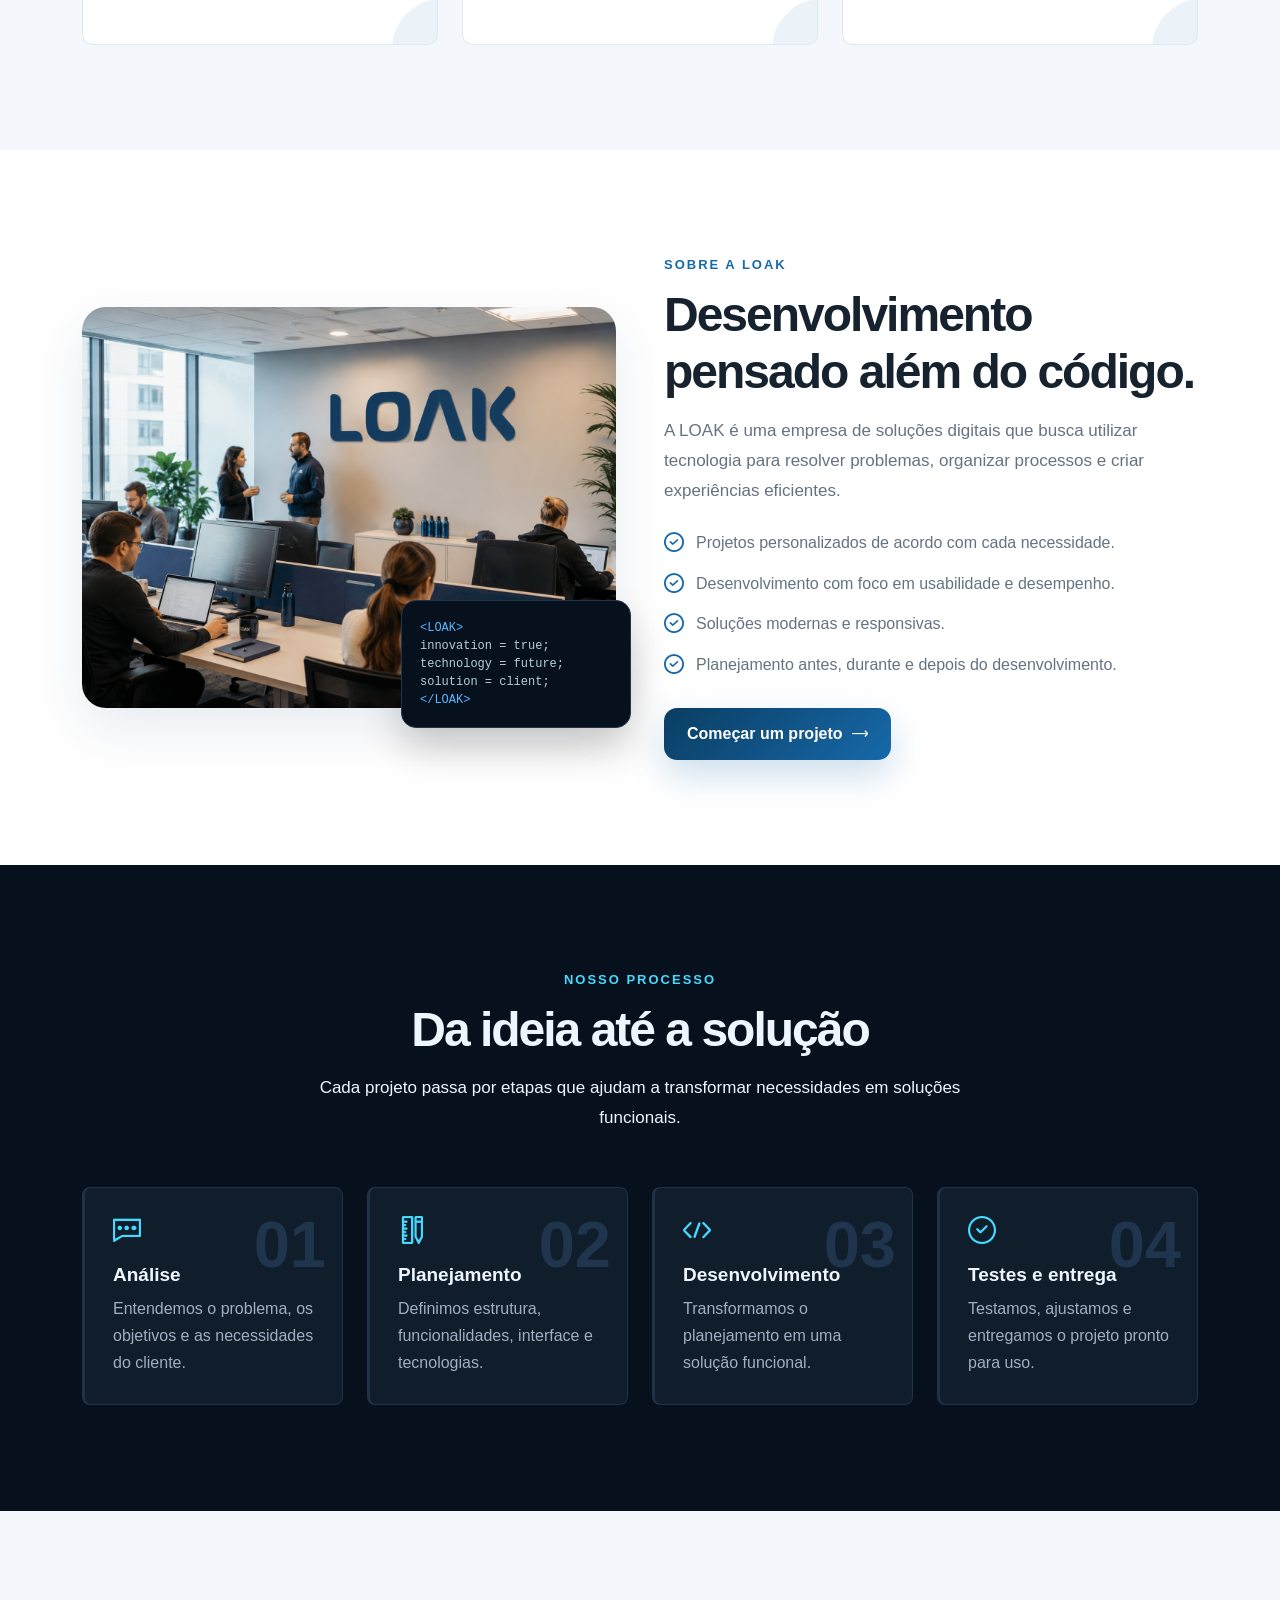
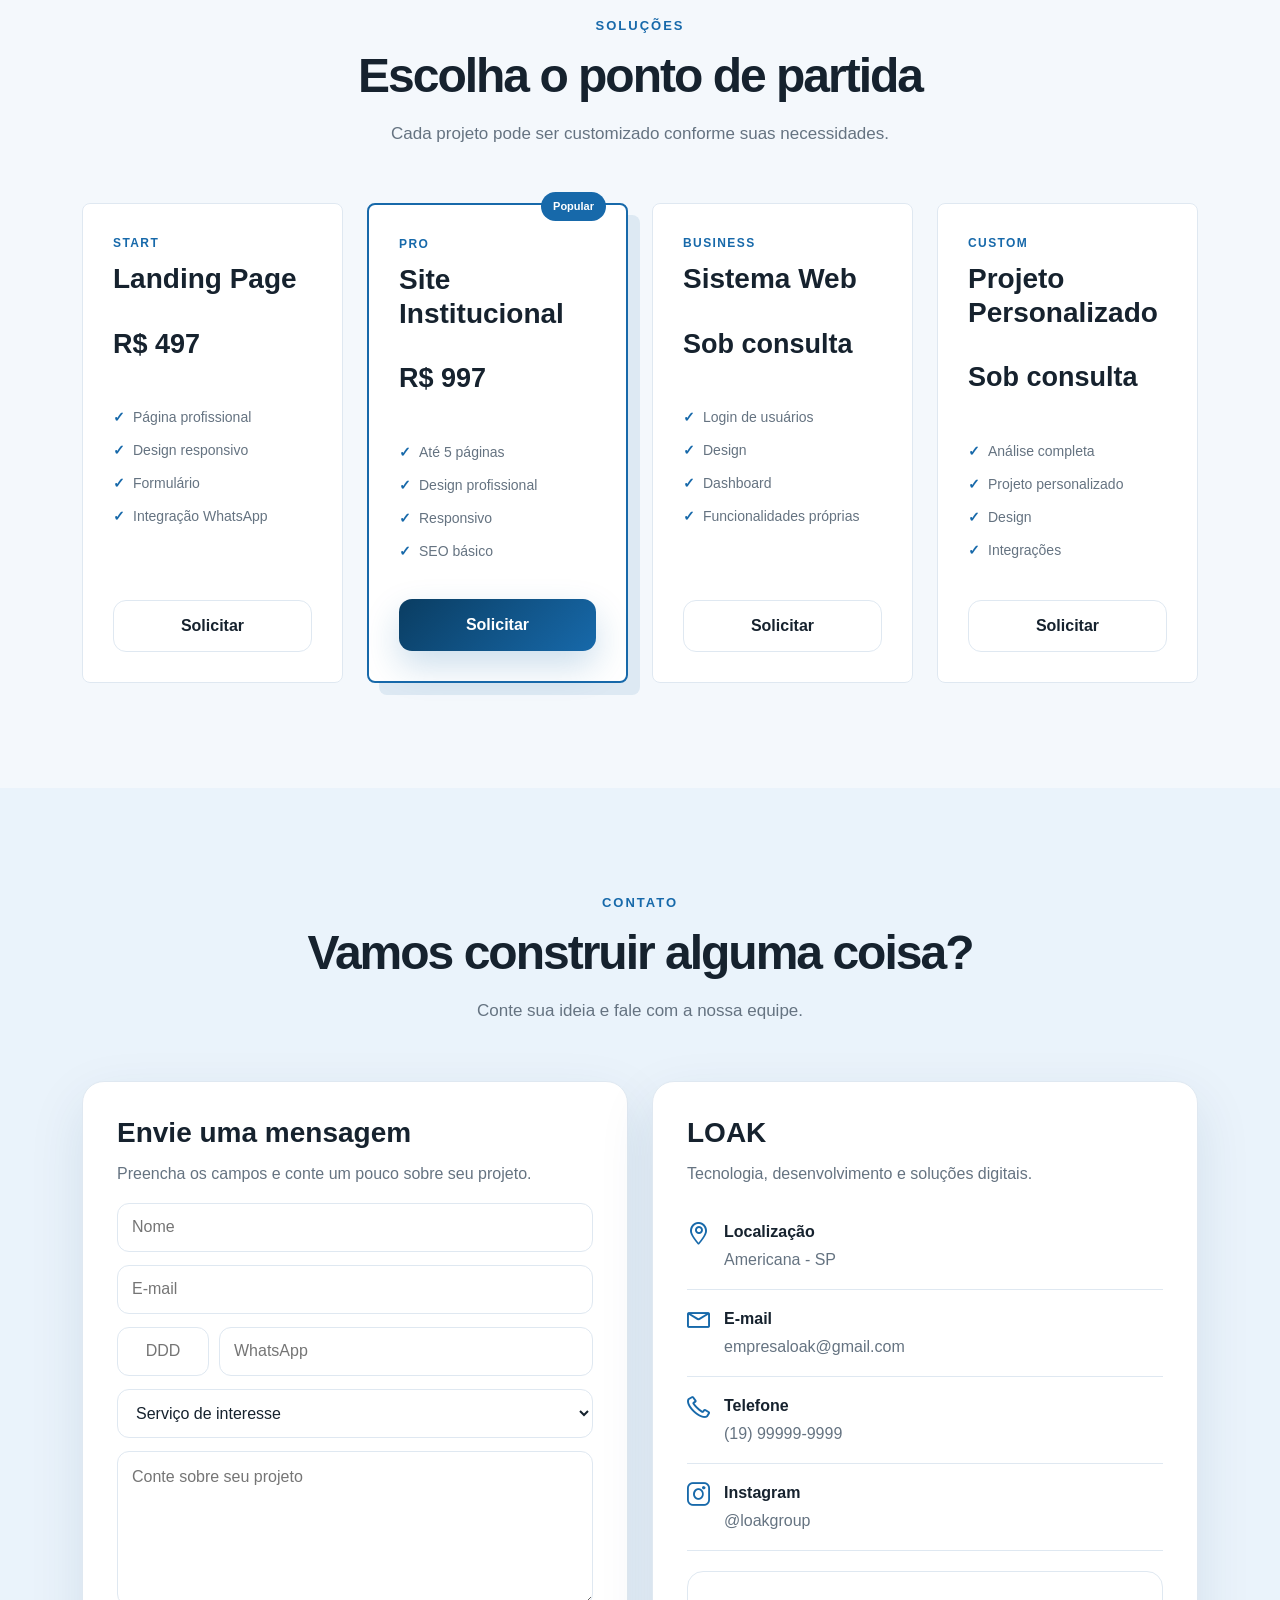
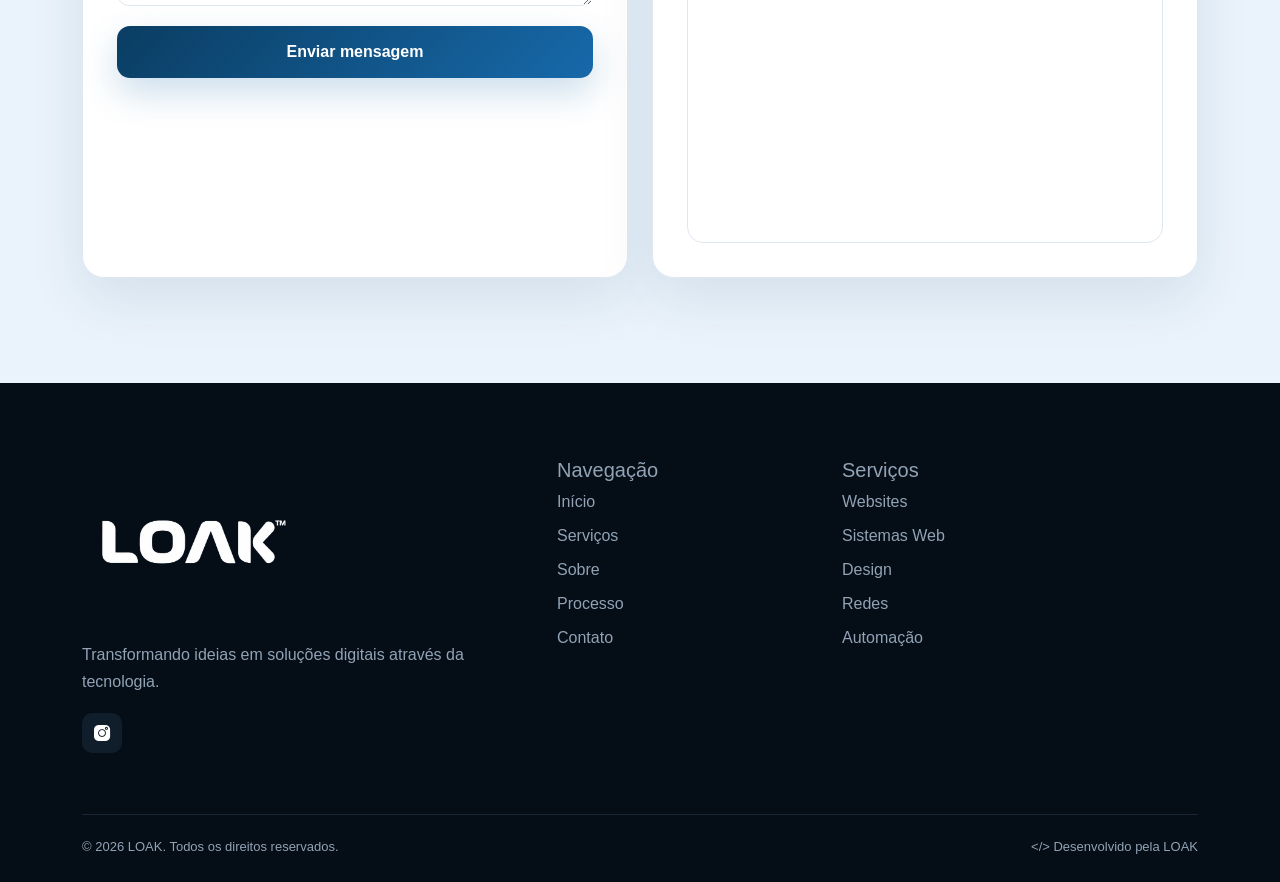
==== commit 75f1d359: "melhoria" ====
--- a/index.html
+++ b/index.html
@@ -3789,6 +3789,34 @@
   max-height: 520px;
 }
 
+
+
+/* Ajustes pontuais de responsividade — LOAK */
+html, body { max-width: 100%; overflow-x: clip; }
+img, svg, video, iframe { max-width: 100%; }
+.row > *, .container > *, .contact-card, .service-card, .plan-card { min-width: 0; }
+@media (max-width: 991.98px) {
+  #mainMenu { max-height: calc(100dvh - 90px); overflow-y: auto; }
+  #mainMenu .navbar-nav { width: 100%; align-items: stretch !important; }
+  #mainMenu .nav-link { display: block; padding: 11px 14px; }
+  #mainMenu .contact-header { display: inline-flex; margin: 12px 14px; }
+  .hero .row, #contact .row { row-gap: 28px !important; }
+}
+@media (max-width: 575.98px) {
+  .container { padding-left: 18px; padding-right: 18px; }
+  h1, h2, h3, p { overflow-wrap: break-word; }
+  .section-heading { font-size: clamp(1.8rem, 8vw, 2.6rem); }
+  .hero h1 { font-size: clamp(2rem, 9vw, 3.2rem); }
+  .contact-card { padding: 24px 18px !important; }
+  .contact-card .form-control-loak,
+  .contact-card select,
+  .contact-card textarea { width: 100%; max-width: 100%; min-width: 0; }
+  .phone-row { display: flex; gap: 10px; width: 100%; }
+  .phone-row .ddd-input { flex: 0 0 74px; width: 74px; }
+  .phone-row #phoneInput { flex: 1 1 auto; min-width: 0; }
+  .footer .row > * { text-align: left; }
+  .footer-social { flex-wrap: wrap; }
+}
 </style>
 
 </head>
@@ -4739,7 +4767,7 @@
 
               <button type="submit" class="button-main w-100 border-0" data-i18n="sendButton">
 
-                Enviar mensagem
+                <i class="lni lni-whatsapp" aria-hidden="true"></i> Enviar mensagem
 
               </button>
 
@@ -4896,24 +4924,6 @@
 
               <a href="https://instagram.com/loakgroup" target="_blank">
                 <i class="lni lni-instagram-filled"></i>
-              </a>
-
-            </li>
-
-
-            <li>
-
-              <a href="#">
-                <i class="lni lni-linkedin-original"></i>
-              </a>
-
-            </li>
-
-
-            <li>
-
-              <a href="#">
-                <i class="lni lni-github-original"></i>
               </a>
 
             </li>
@@ -5059,7 +5069,7 @@
 
   <div class="toast-message" id="toastMessage">
 
-    Mensagem enviada com sucesso! 🚀
+    Mensagem preparada para o WhatsApp!
 
   </div>
 
@@ -6034,40 +6044,31 @@
       );
 
 
-    form.addEventListener(
-      "submit",
-      function (event) {
-
-        event.preventDefault();
-
-
-        form.reset();
-
-
-        toast.textContent =
-          currentLanguage === "pt"
-            ? "Mensagem enviada com sucesso! 🚀"
-            : "Message sent successfully! 🚀";
-
-
-        toast.classList.add(
-          "show"
-        );
-
-
-        setTimeout(
-          function () {
-
-            toast.classList.remove(
-              "show"
-            );
-
-          },
-          2800
-        );
-
-      }
-    );
+    form.addEventListener("submit", function (event) {
+      event.preventDefault();
+      if (!form.reportValidity()) return;
+
+      const nome = document.getElementById("nameInput").value.trim();
+      const email = document.getElementById("emailInput").value.trim();
+      const ddd = document.getElementById("dddInput").value.replace(/\D/g, "");
+      const telefone = document.getElementById("phoneInput").value.replace(/\D/g, "");
+      const servico = document.getElementById("serviceSelect").value.trim();
+      const mensagem = document.getElementById("messageInput").value.trim();
+      const texto = [
+        "Olá, LOAK! Gostaria de falar sobre um projeto.",
+        "",
+        "Nome: " + nome,
+        "E-mail: " + email,
+        "WhatsApp: (" + ddd + ") " + telefone,
+        "Serviço de interesse: " + servico,
+        "Mensagem: " + mensagem
+      ].join("\n");
+
+      // Abre o WhatsApp com a mensagem preenchida; o visitante confirma o envio.
+      const link = "https://wa.me/551934065624?text=" + encodeURIComponent(texto);
+      const novaAba = window.open(link, "_blank", "noopener,noreferrer");
+      if (!novaAba) window.location.href = link;
+    });
 
 
 
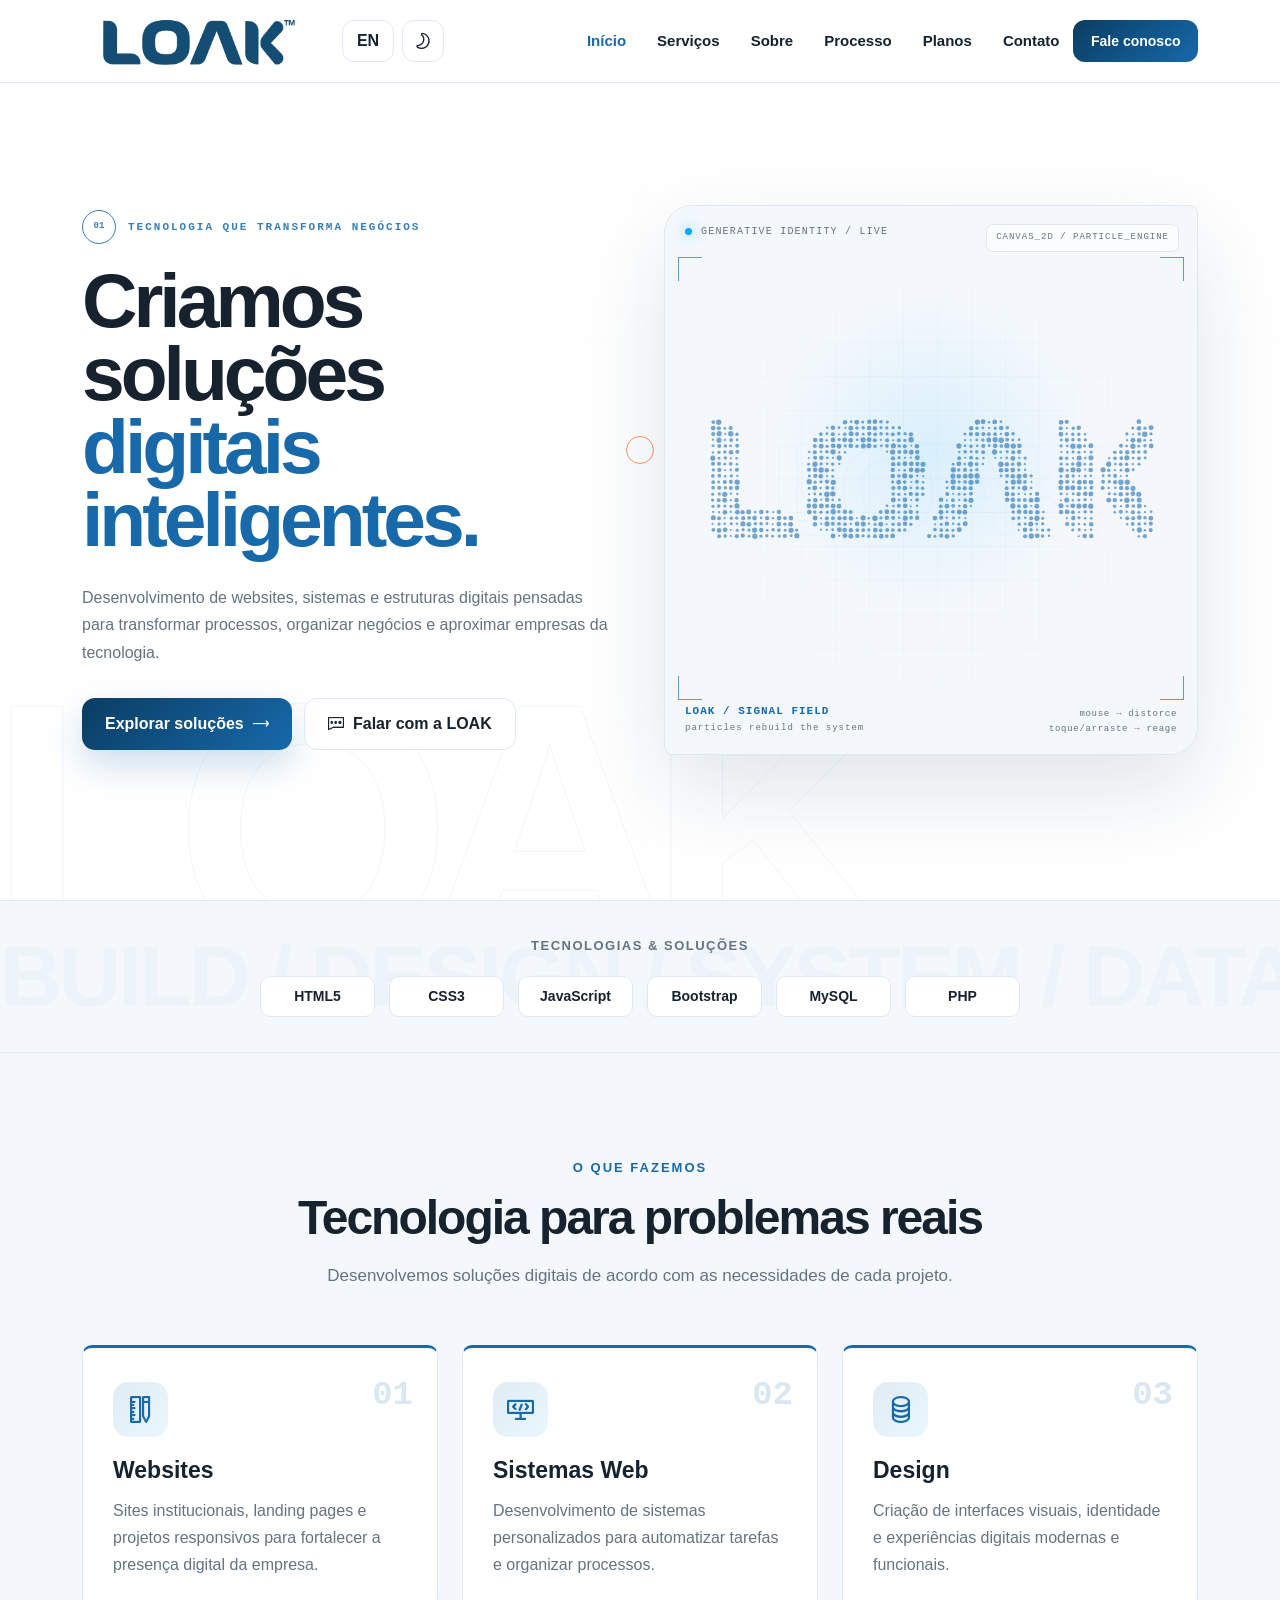
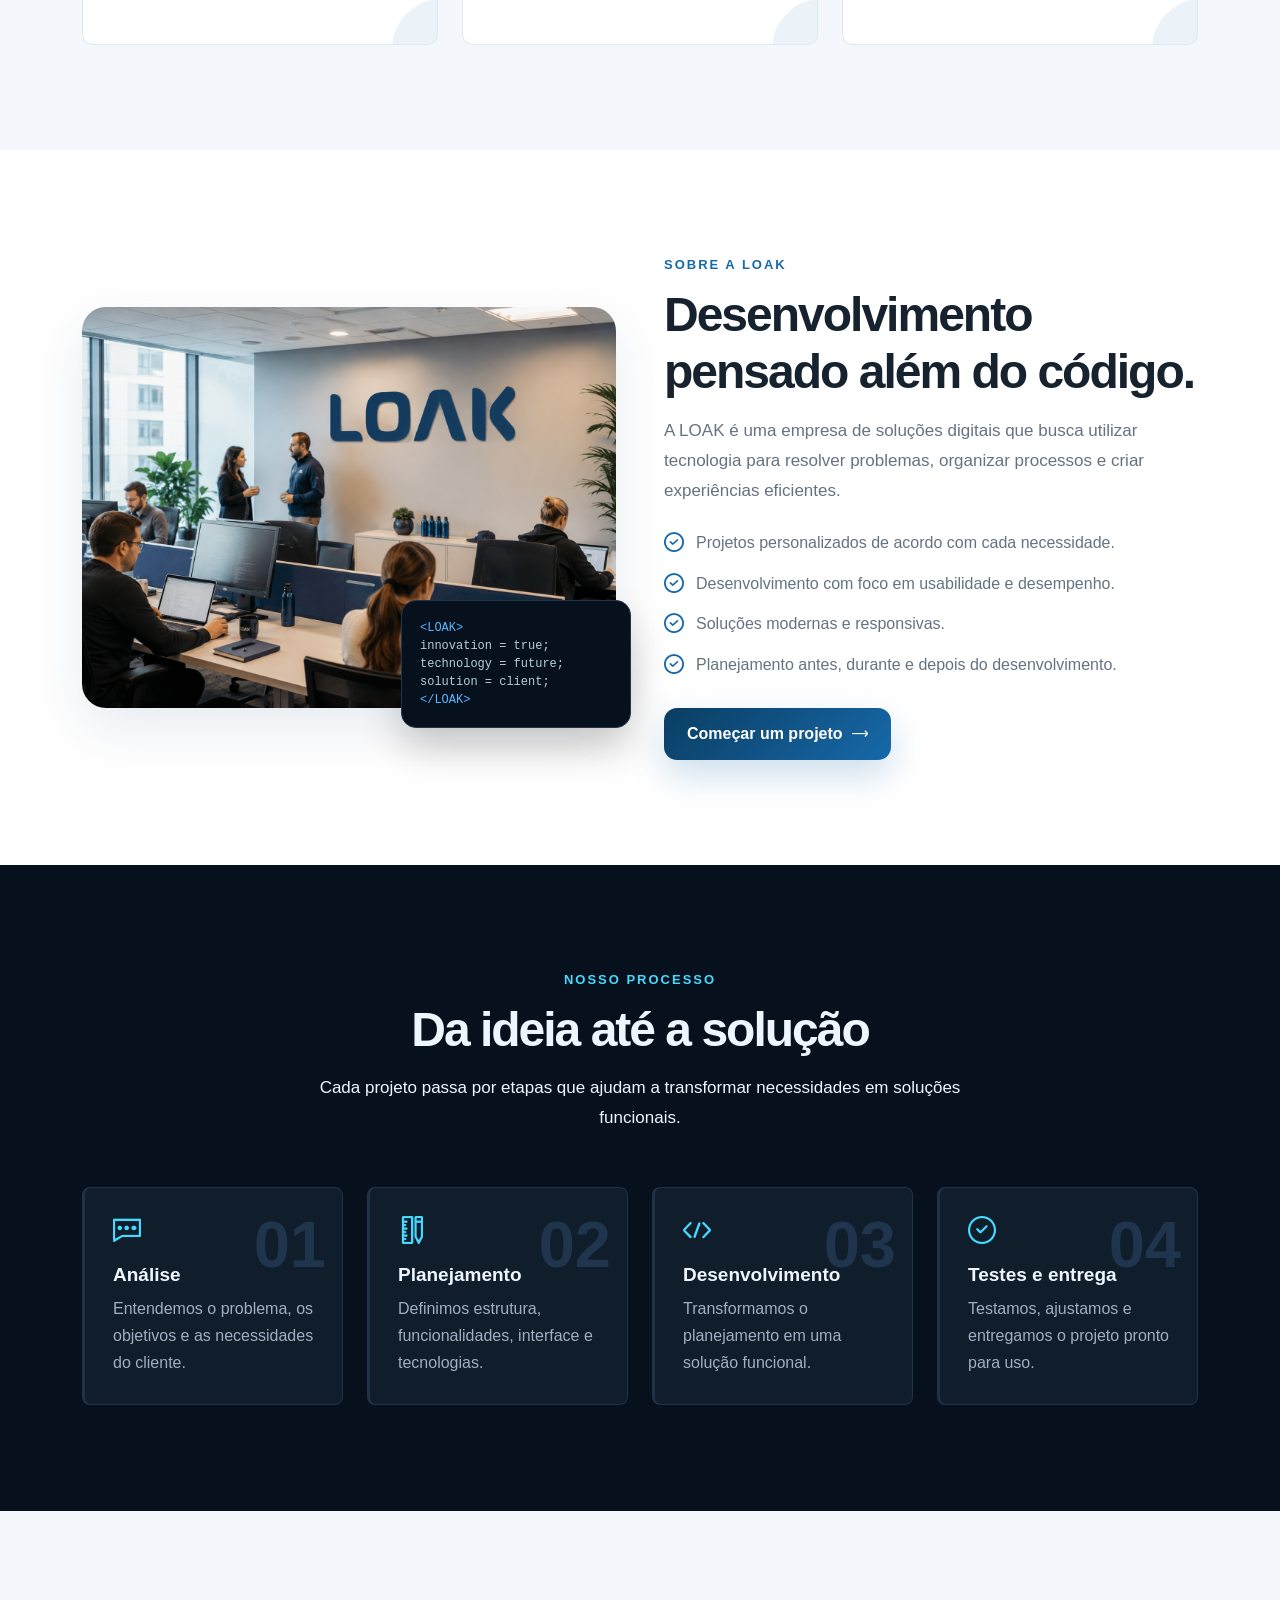
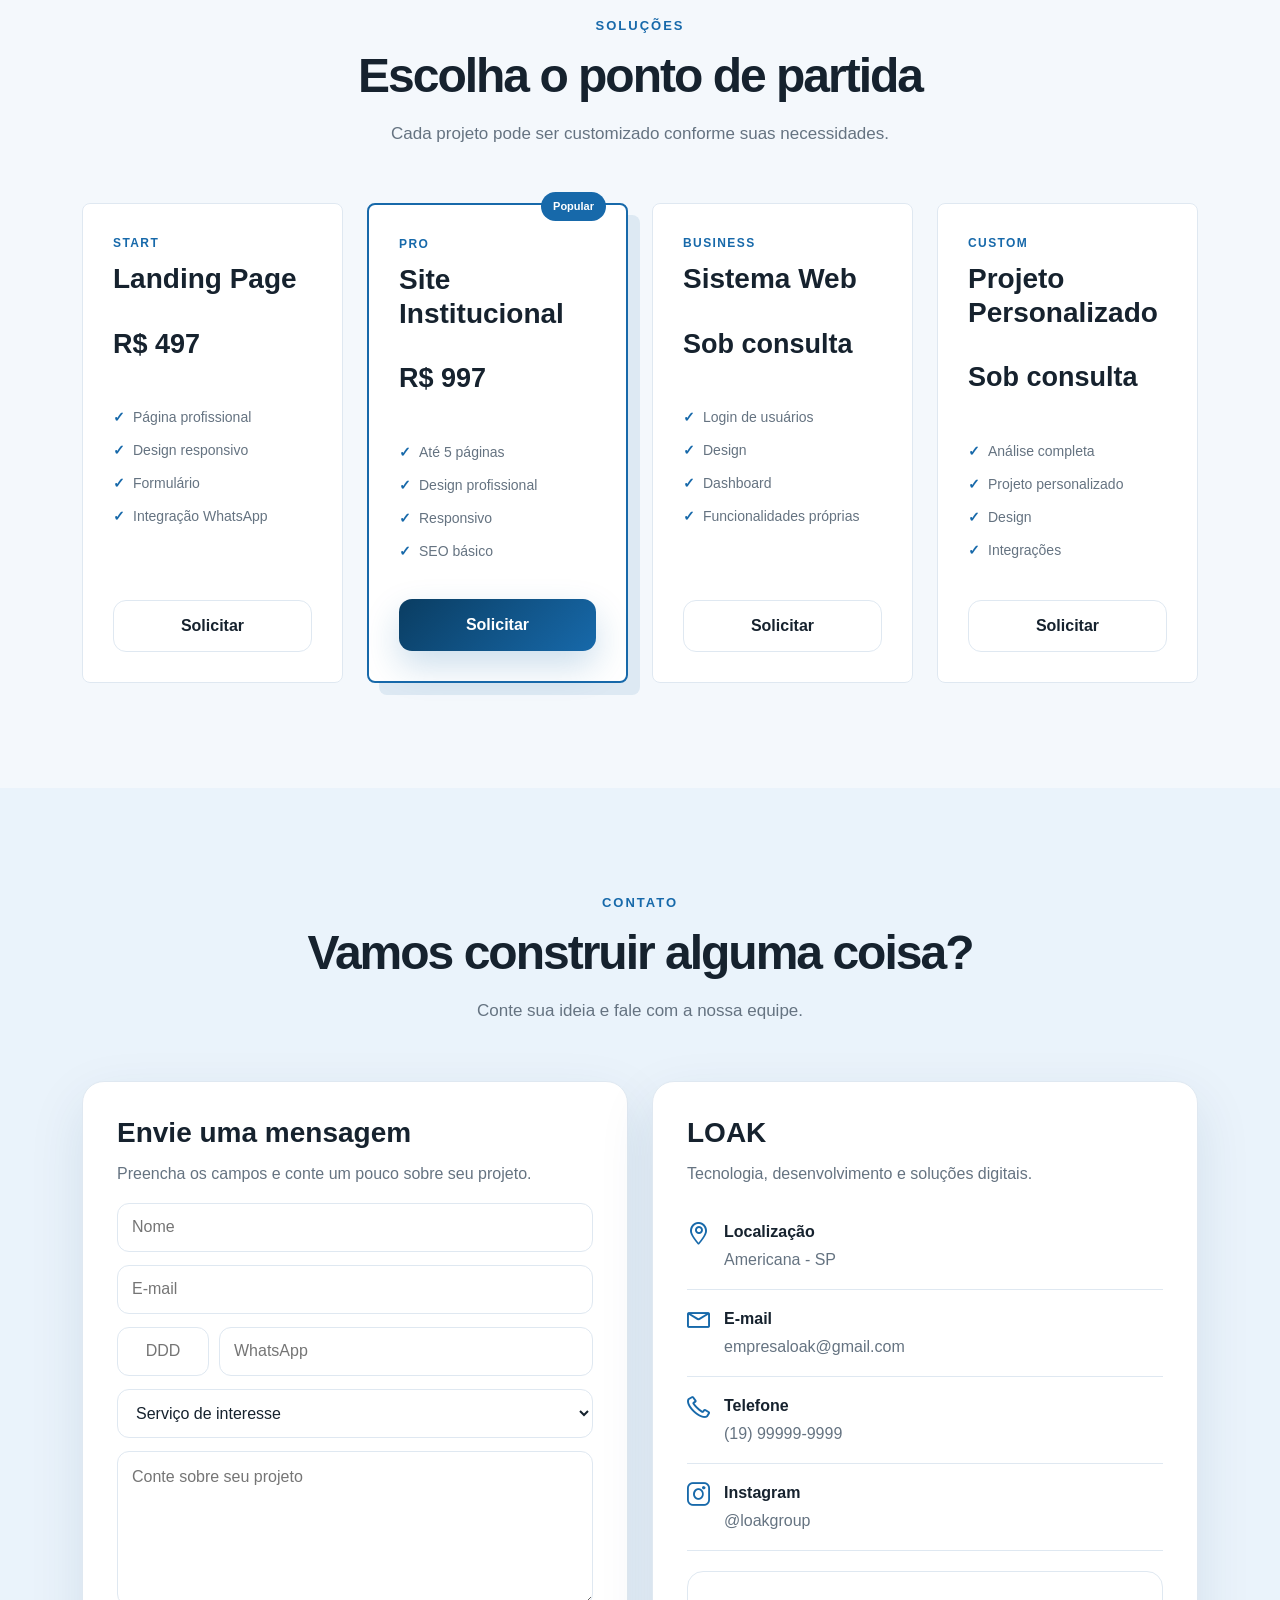
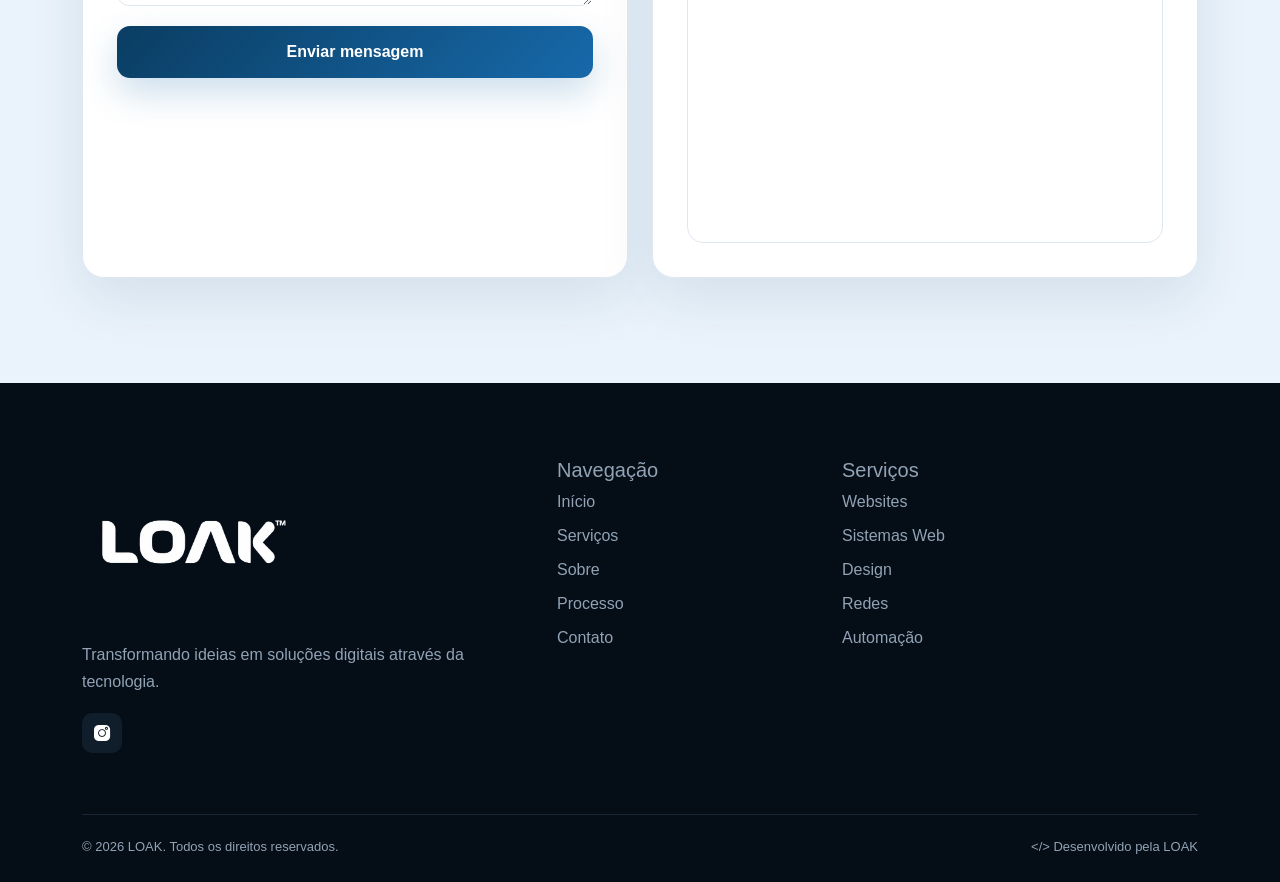
==== commit a73f318c: "faviocn" ====
--- a/index.html
+++ b/index.html
@@ -22,8 +22,8 @@
 
   <meta name="description" content="LOAK - Desenvolvimento de websites, sistemas, design e soluções digitais.">
 
-  <link rel="icon" type="image/svg+xml" href="assets/img/favicon.svg">
-  <link rel="shortcut icon" href="assets/img/favicon.svg">
+  <link rel="icon" type="image/png" sizes="256x256" href="assets/img/favicon-loak.png?v=2">
+  <link rel="shortcut icon" href="favicon.ico?v=2">
 
   <!-- Bootstrap -->
   <link rel="stylesheet" href="assets/css/bootstrap-5.0.0-beta1.min.css">
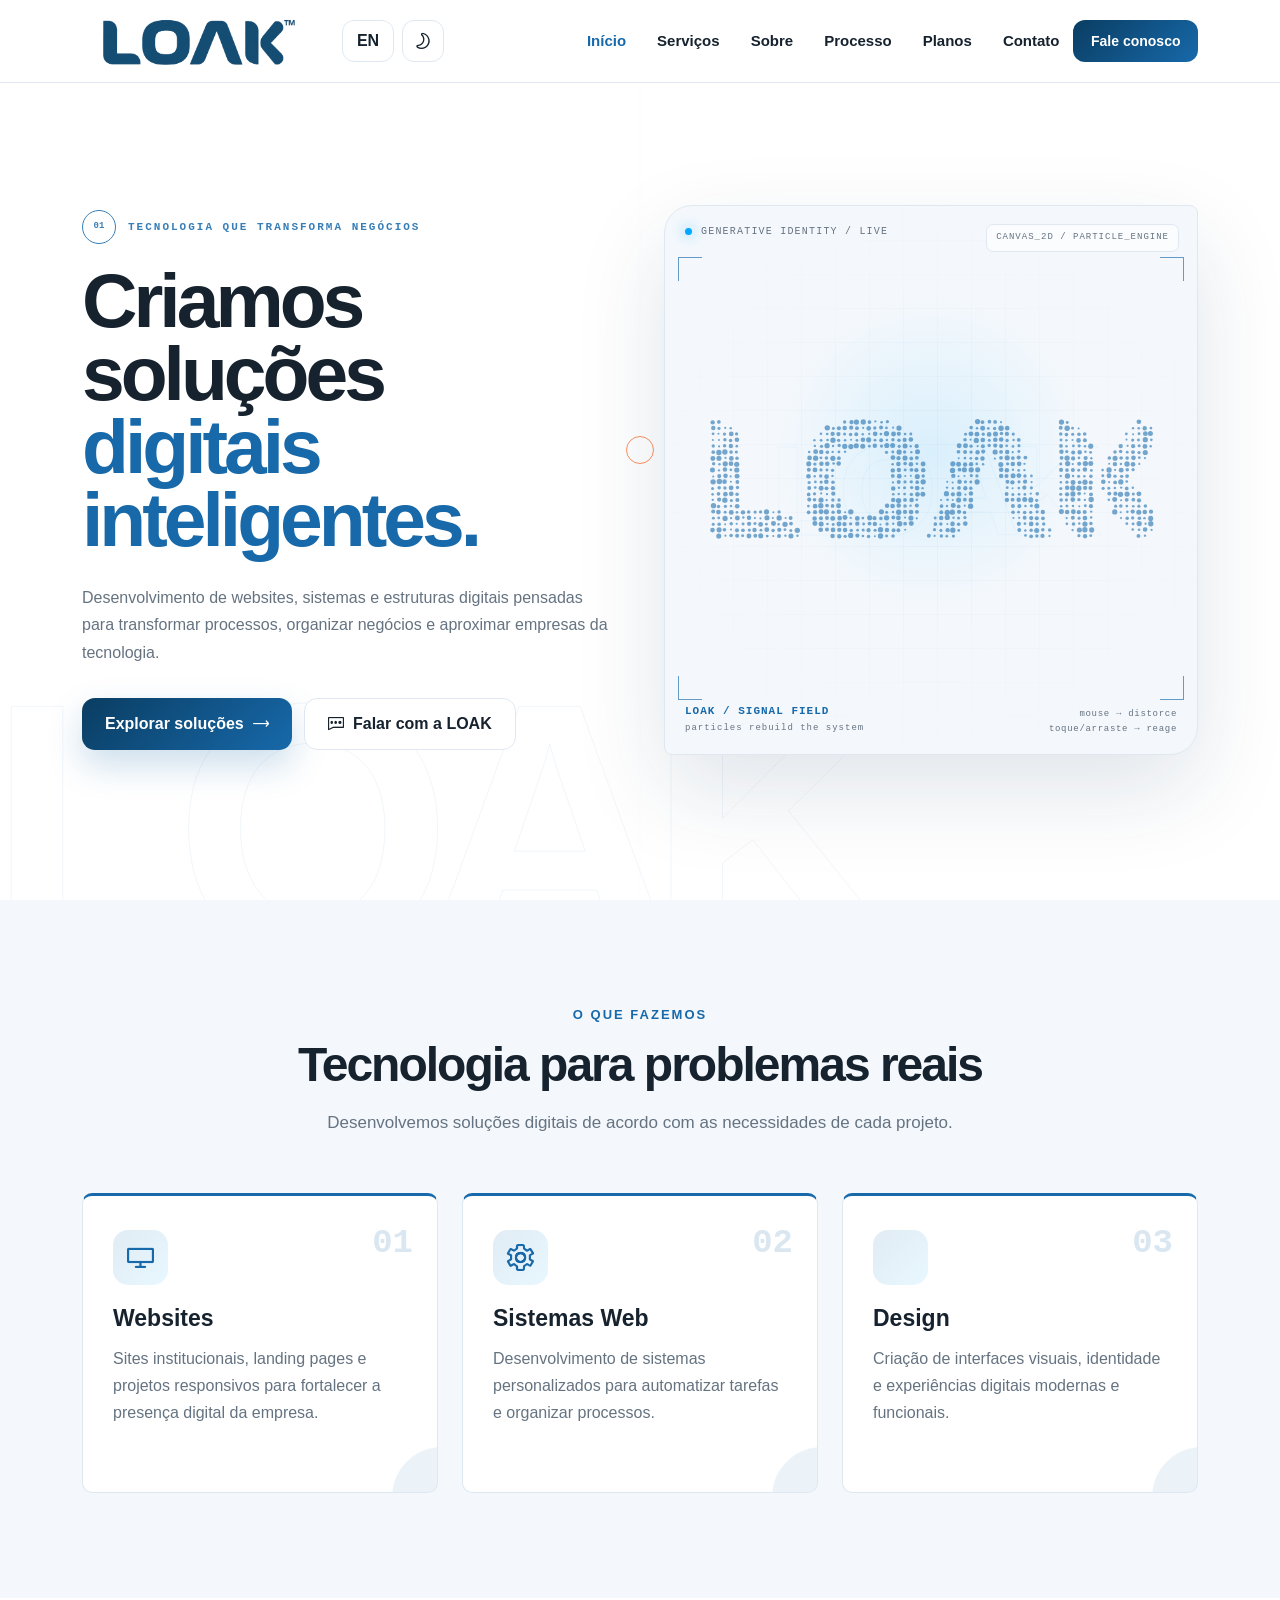
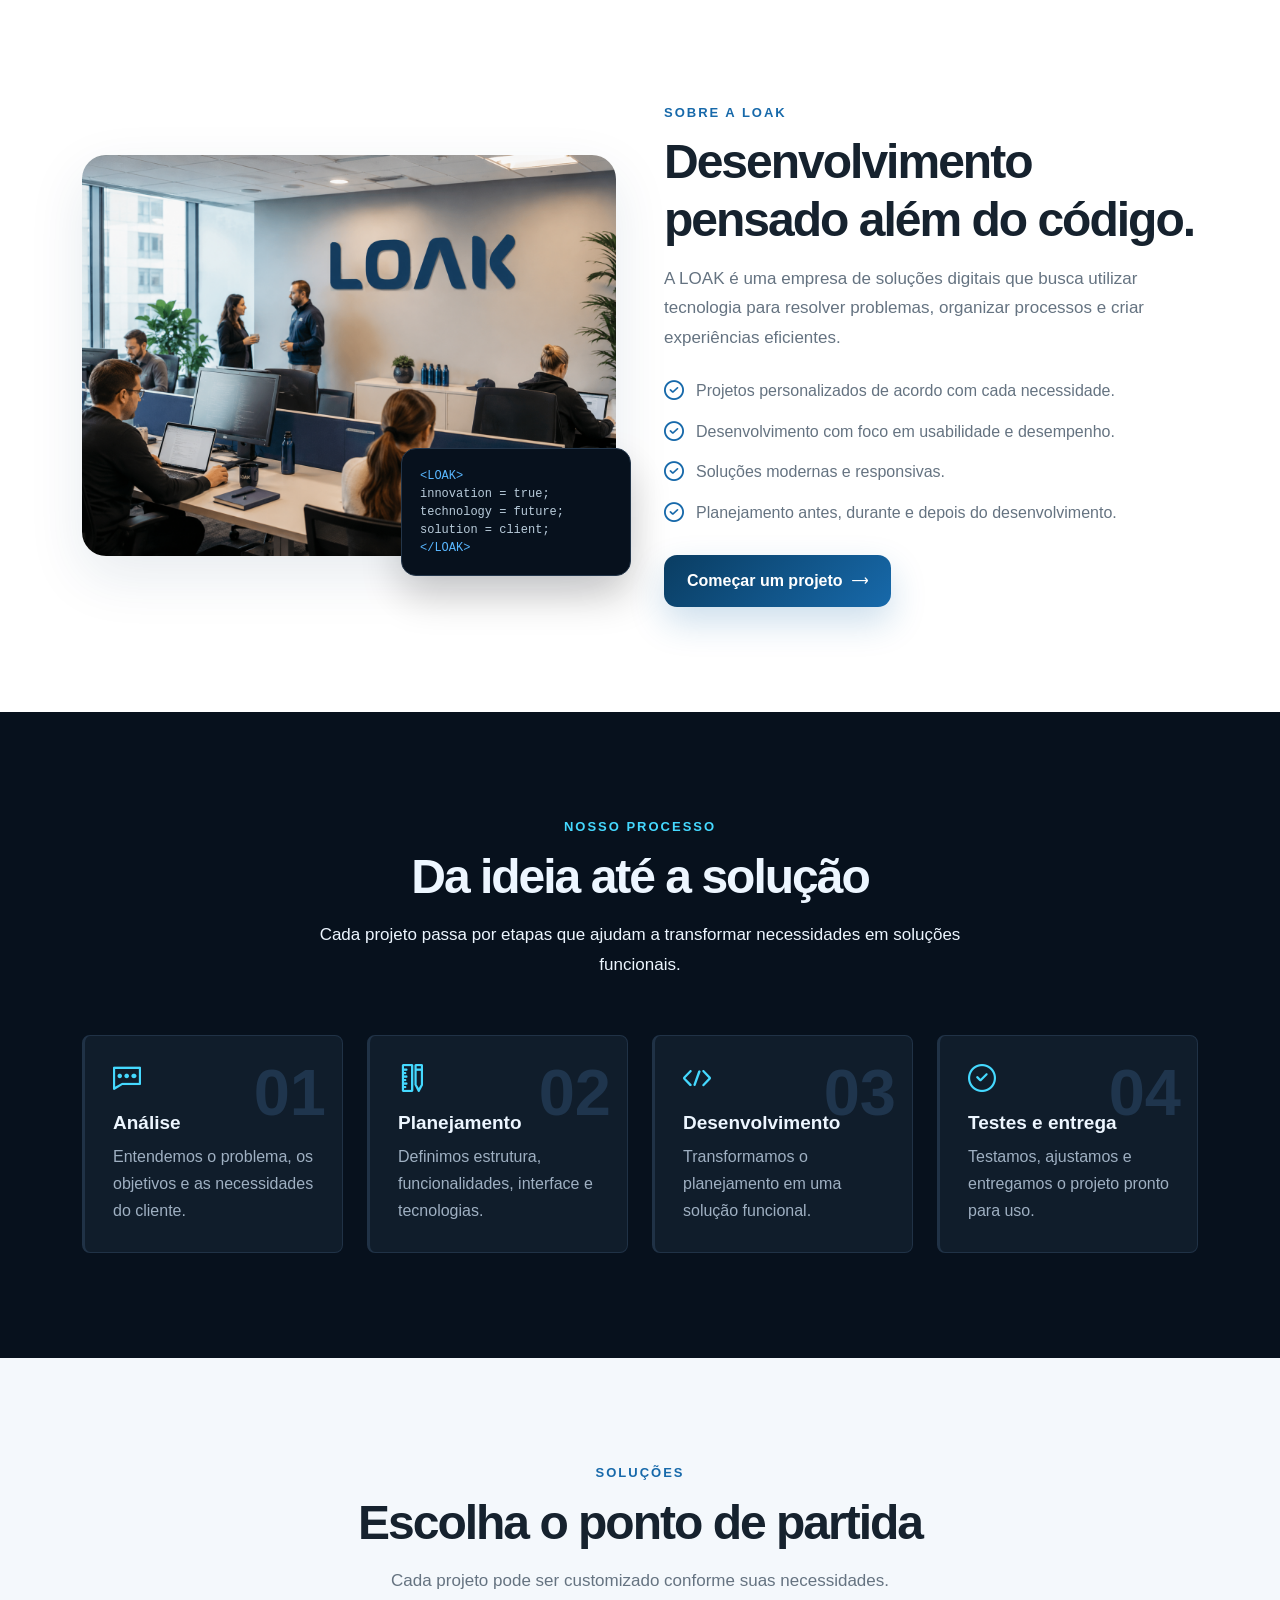
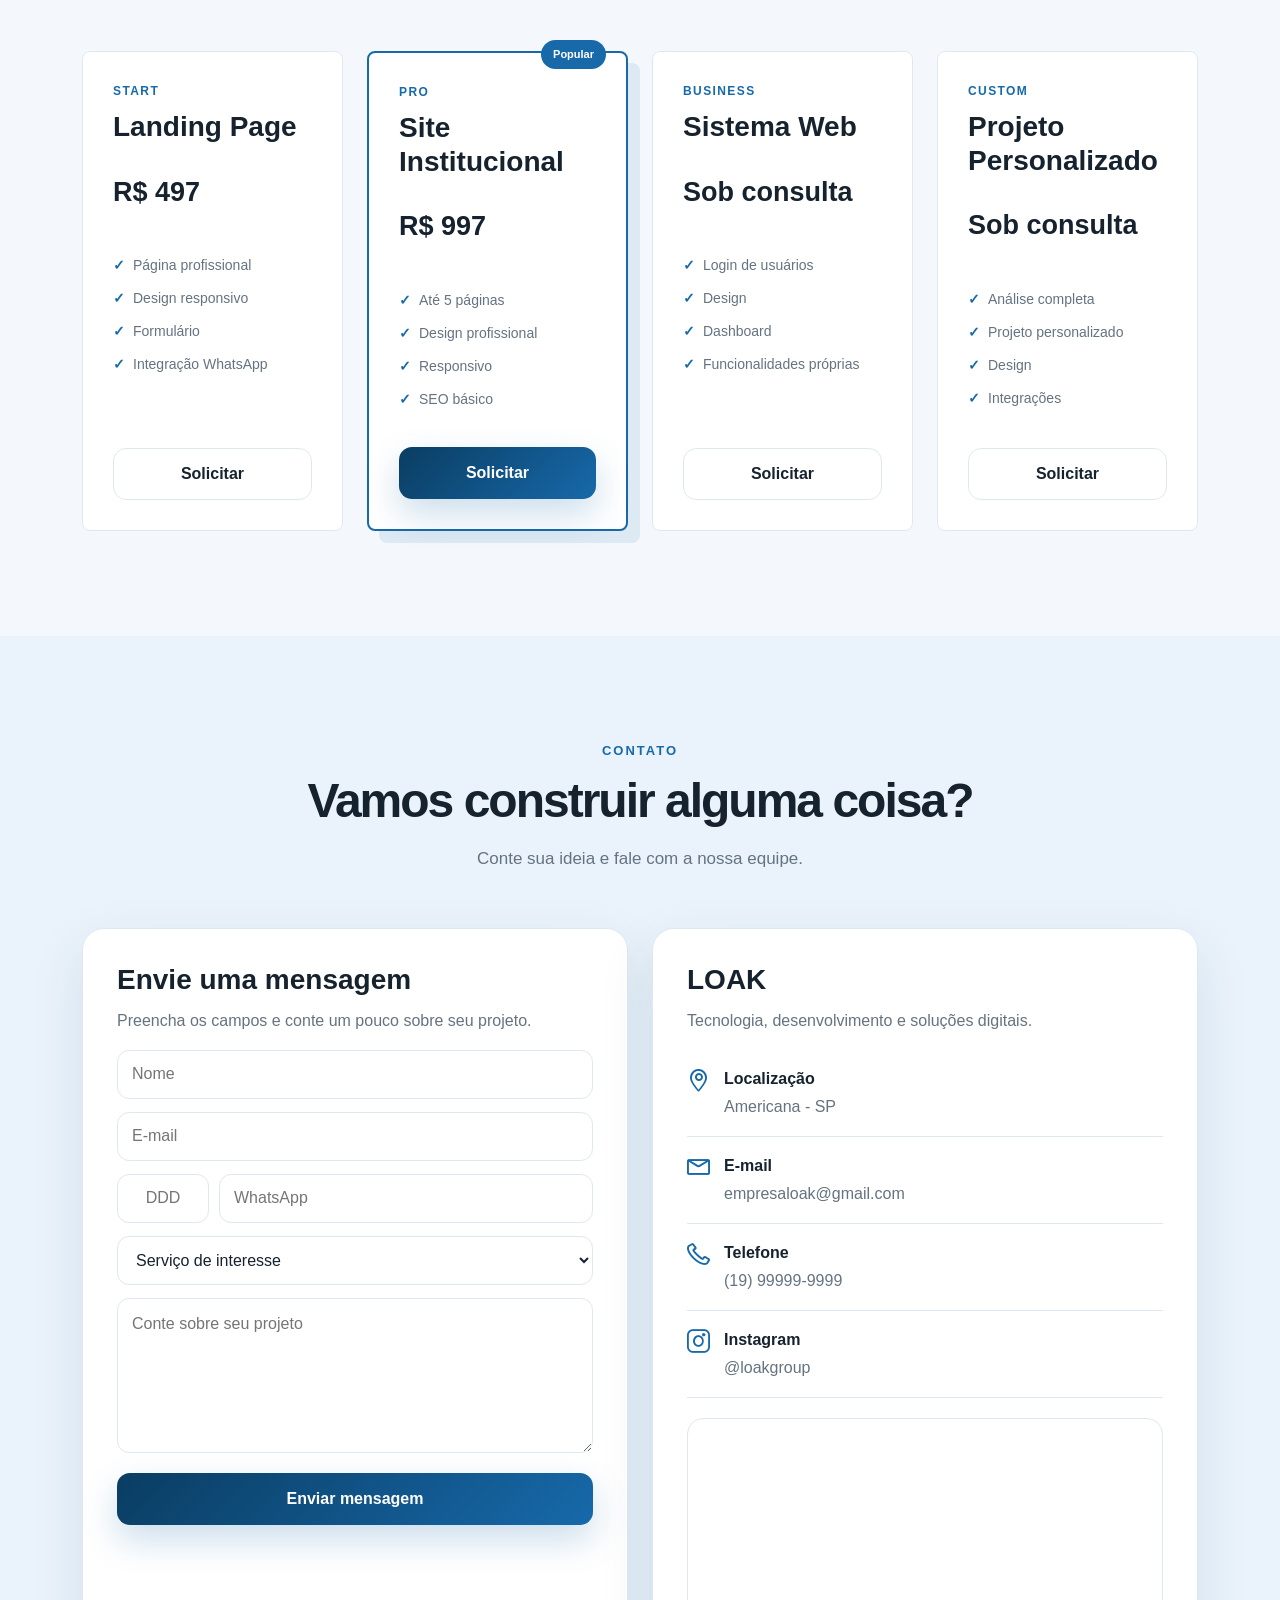
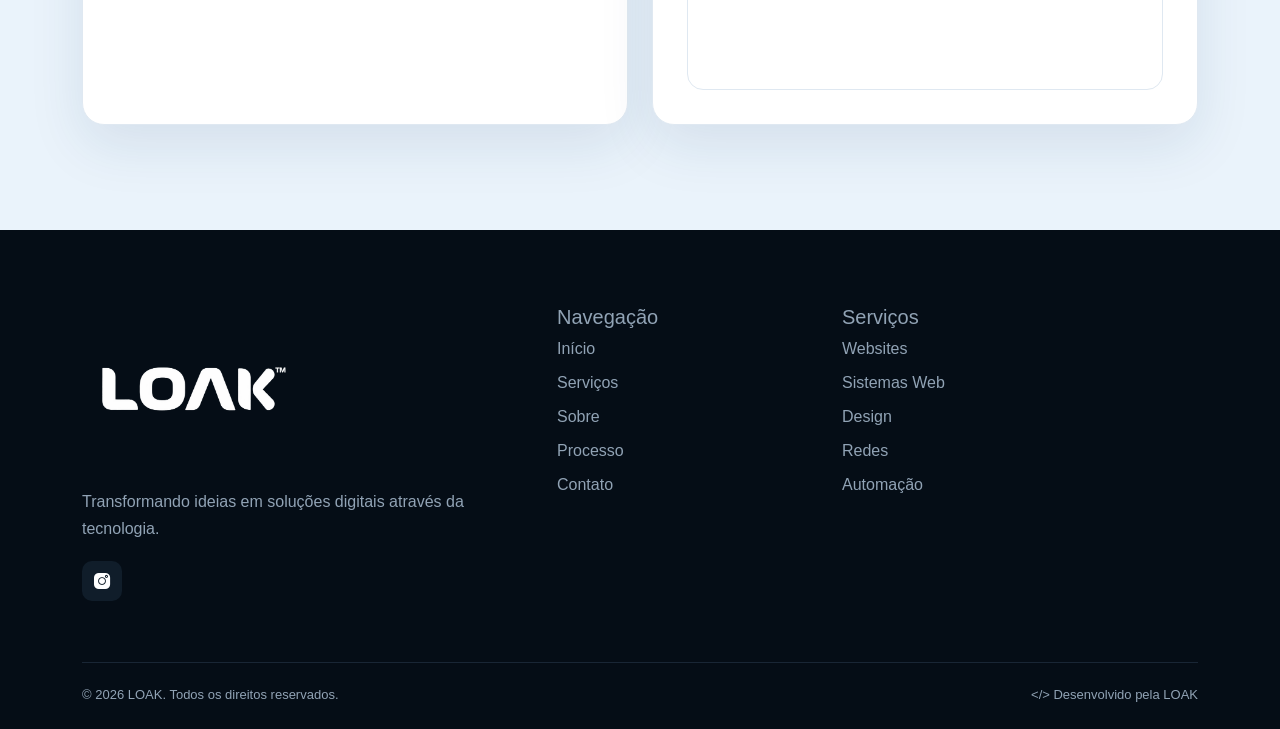
==== commit ca28d5eb: "correcoes" ====
--- a/index.html
+++ b/index.html
@@ -3819,6 +3819,38 @@
 }
 </style>
 
+
+<style>
+/* Ajustes mobile LOAK: tipografia, canvas e elementos de serviço */
+@media (max-width: 767.98px) {
+  .hero-description { font-size: 16px !important; line-height: 1.65 !important; }
+  .hero-index, .section-label { font-size: 12px !important; }
+  .hero-buttons .button-main, .hero-buttons .button-secondary {
+    font-size: 15px !important; min-height: 48px !important;
+  }
+  .section-description, .section-text, .section-center p,
+  .service-card p, .process-card p, .developer-card p,
+  .contact-card p, .plan-card p {
+    font-size: 15px !important; line-height: 1.65 !important;
+  }
+  .service-card h4, .process-card h4 { font-size: 21px !important; }
+  .form-control, input, textarea, select, label { font-size: 16px !important; }
+  .generative-shell {
+    position: relative; width: 100% !important;
+    height: 310px !important; min-height: 310px !important;
+    margin: 24px auto 0 !important; overflow: hidden !important;
+  }
+  .generative-canvas { inset: 0 !important; width: 100% !important; height: 100% !important; }
+  .gen-topline, .gen-caption { font-size: 9px !important; }
+  .gen-mode, .gen-instruction { font-size: 8px !important; }
+  .gen-caption { left: 12px; bottom: 12px; max-width: 48%; }
+  .gen-instruction { right: 12px; bottom: 12px; max-width: 42%; text-align: right; }
+}
+@media (max-width: 390px) {
+  .gen-mode { display: none !important; }
+  .hero h1 { font-size: 32px !important; }
+}
+</style>
 </head>
 
 
@@ -4013,53 +4045,6 @@
 
 
   <!-- =========================================================
-     TECNOLOGIAS
-========================================================= -->
-
-  <section class="stack-section">
-
-    <div class="container">
-
-      <div class="stack-title" data-i18n="stackTitle">
-        Tecnologias & soluções
-      </div>
-
-
-      <div class="stack-items">
-
-        <span class="stack-item">
-          HTML5
-        </span>
-
-        <span class="stack-item">
-          CSS3
-        </span>
-
-        <span class="stack-item">
-          JavaScript
-        </span>
-
-        <span class="stack-item">
-          Bootstrap
-        </span>
-
-        <span class="stack-item">
-          MySQL
-        </span>
-
-        <span class="stack-item">
-          PHP
-        </span>
-
-      </div>
-
-    </div>
-
-  </section>
-
-
-
-  <!-- =========================================================
      SERVIÇOS
 ========================================================= -->
 
@@ -4095,7 +4080,7 @@
 
         <div class="col-lg-4 col-md-6">
           <div class="service-card">
-            <div class="service-icon"><i class="lni lni-ruler-pencil"></i></div>
+            <div class="service-icon"><i class="lni lni-display"></i></div>
             <div class="service-number">01</div>
             <h4 data-i18n="service1Title">Websites</h4>
             <p data-i18n="service1Text">
@@ -4106,7 +4091,7 @@
 
         <div class="col-lg-4 col-md-6">
           <div class="service-card">
-            <div class="service-icon"><i class="lni lni-code-alt"></i></div>
+            <div class="service-icon"><i class="lni lni-cog"></i></div>
             <div class="service-number">02</div>
             <h4 data-i18n="service2Title">Sistemas Web</h4>
             <p data-i18n="service2Text">
@@ -4117,7 +4102,7 @@
 
         <div class="col-lg-4 col-md-6">
           <div class="service-card">
-            <div class="service-icon"><i class="lni lni-database"></i></div>
+            <div class="service-icon"><i class="lni lni-palette"></i></div>
             <div class="service-number">03</div>
             <h4 data-i18n="service3Title">Design</h4>
             <p data-i18n="service3Text">
@@ -6569,7 +6554,7 @@
 
     // No celular, quando ninguém está tocando, um ponto invisível
     // percorre a logo bem devagar para ela continuar "viva".
-    if (coarsePointer && !touching && !reduceMotion) {
+    if (false && coarsePointer && !touching && !reduceMotion) {
       mouse.x = width * .5 + Math.cos(t * .62) * width * .28;
       mouse.y = height * .5 + Math.sin(t * .86) * height * .19;
       mouse.radius = Math.max(92, Math.min(width, height) * .24);
@@ -6577,10 +6562,10 @@
 
     particles.forEach(function (p) {
       // Micro-ondulação permanente no mobile sem destruir a leitura de LOAK.
-      const ambientX = coarsePointer && !reduceMotion
+      const ambientX = false && coarsePointer && !reduceMotion
         ? Math.sin(t * 1.05 + p.wave) * 1.8
         : 0;
-      const ambientY = coarsePointer && !reduceMotion
+      const ambientY = false && coarsePointer && !reduceMotion
         ? Math.cos(t * .92 + p.wave) * 1.5
         : 0;
 
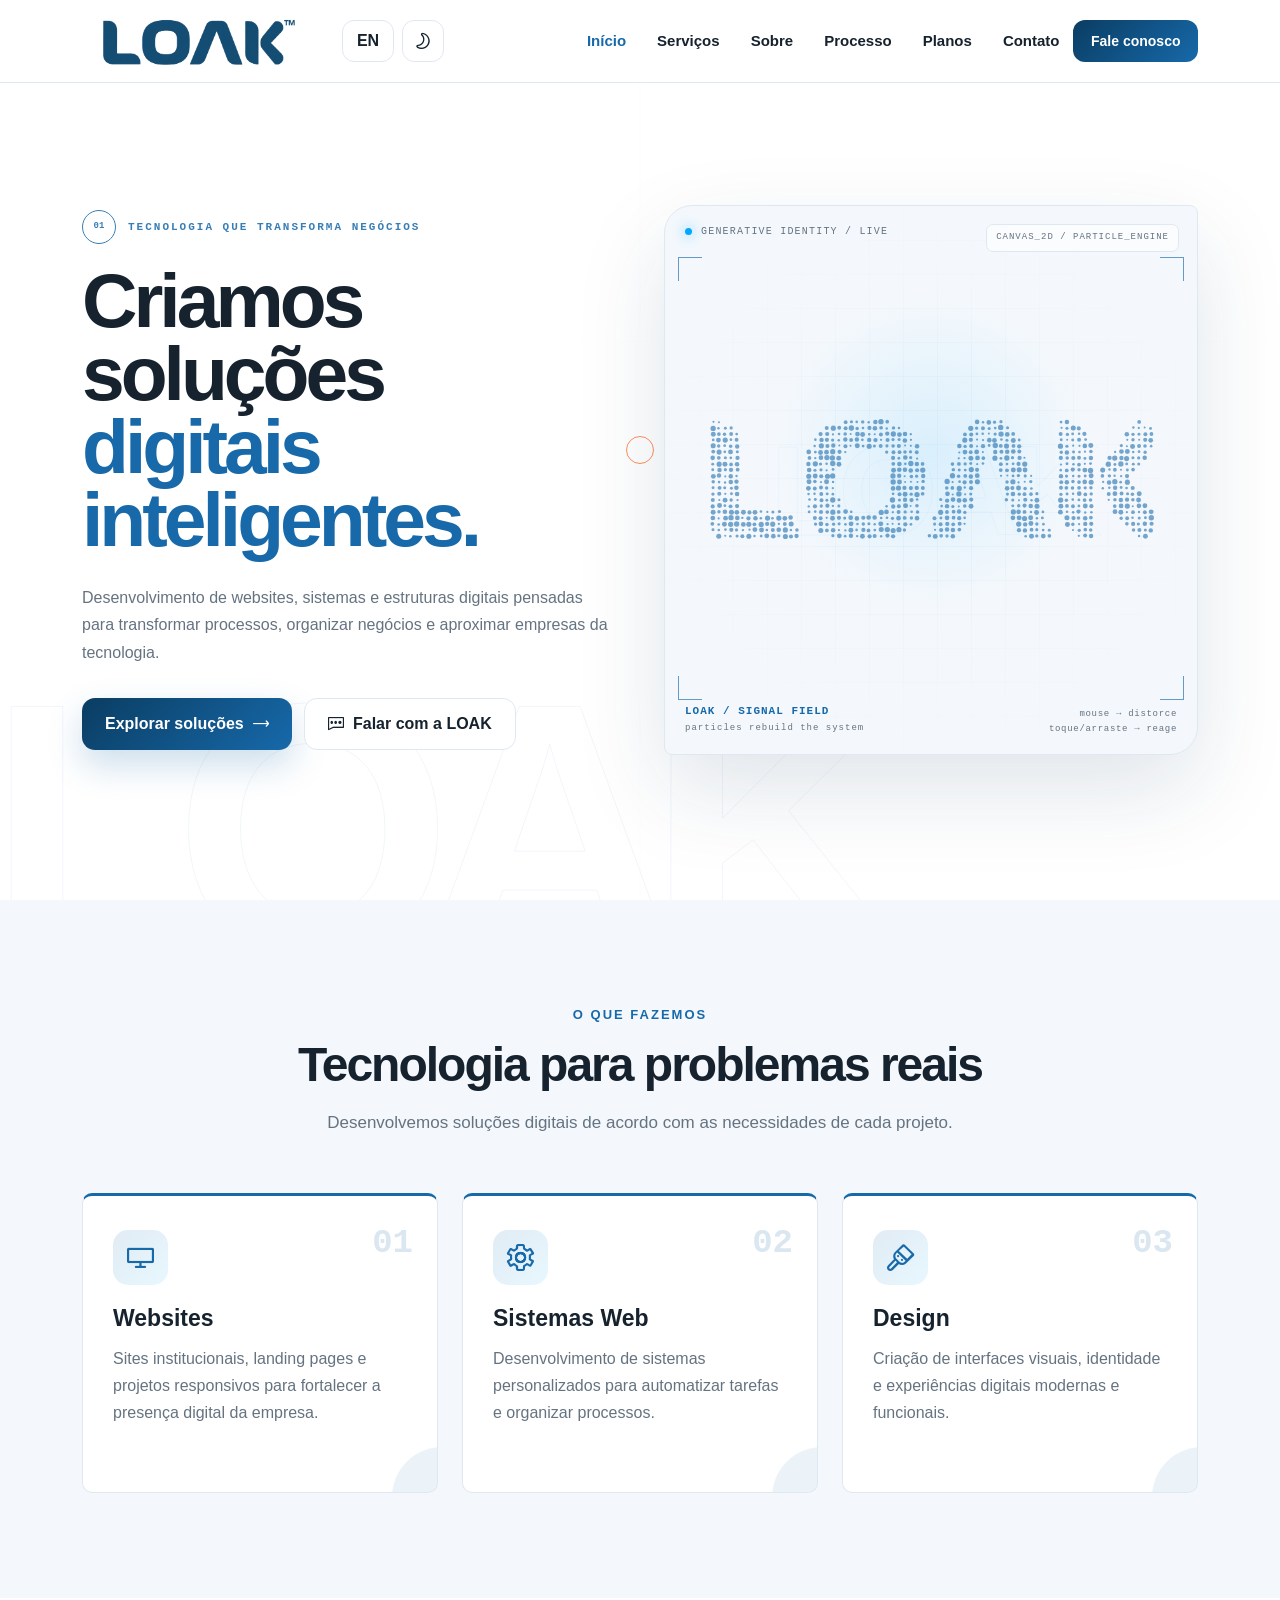
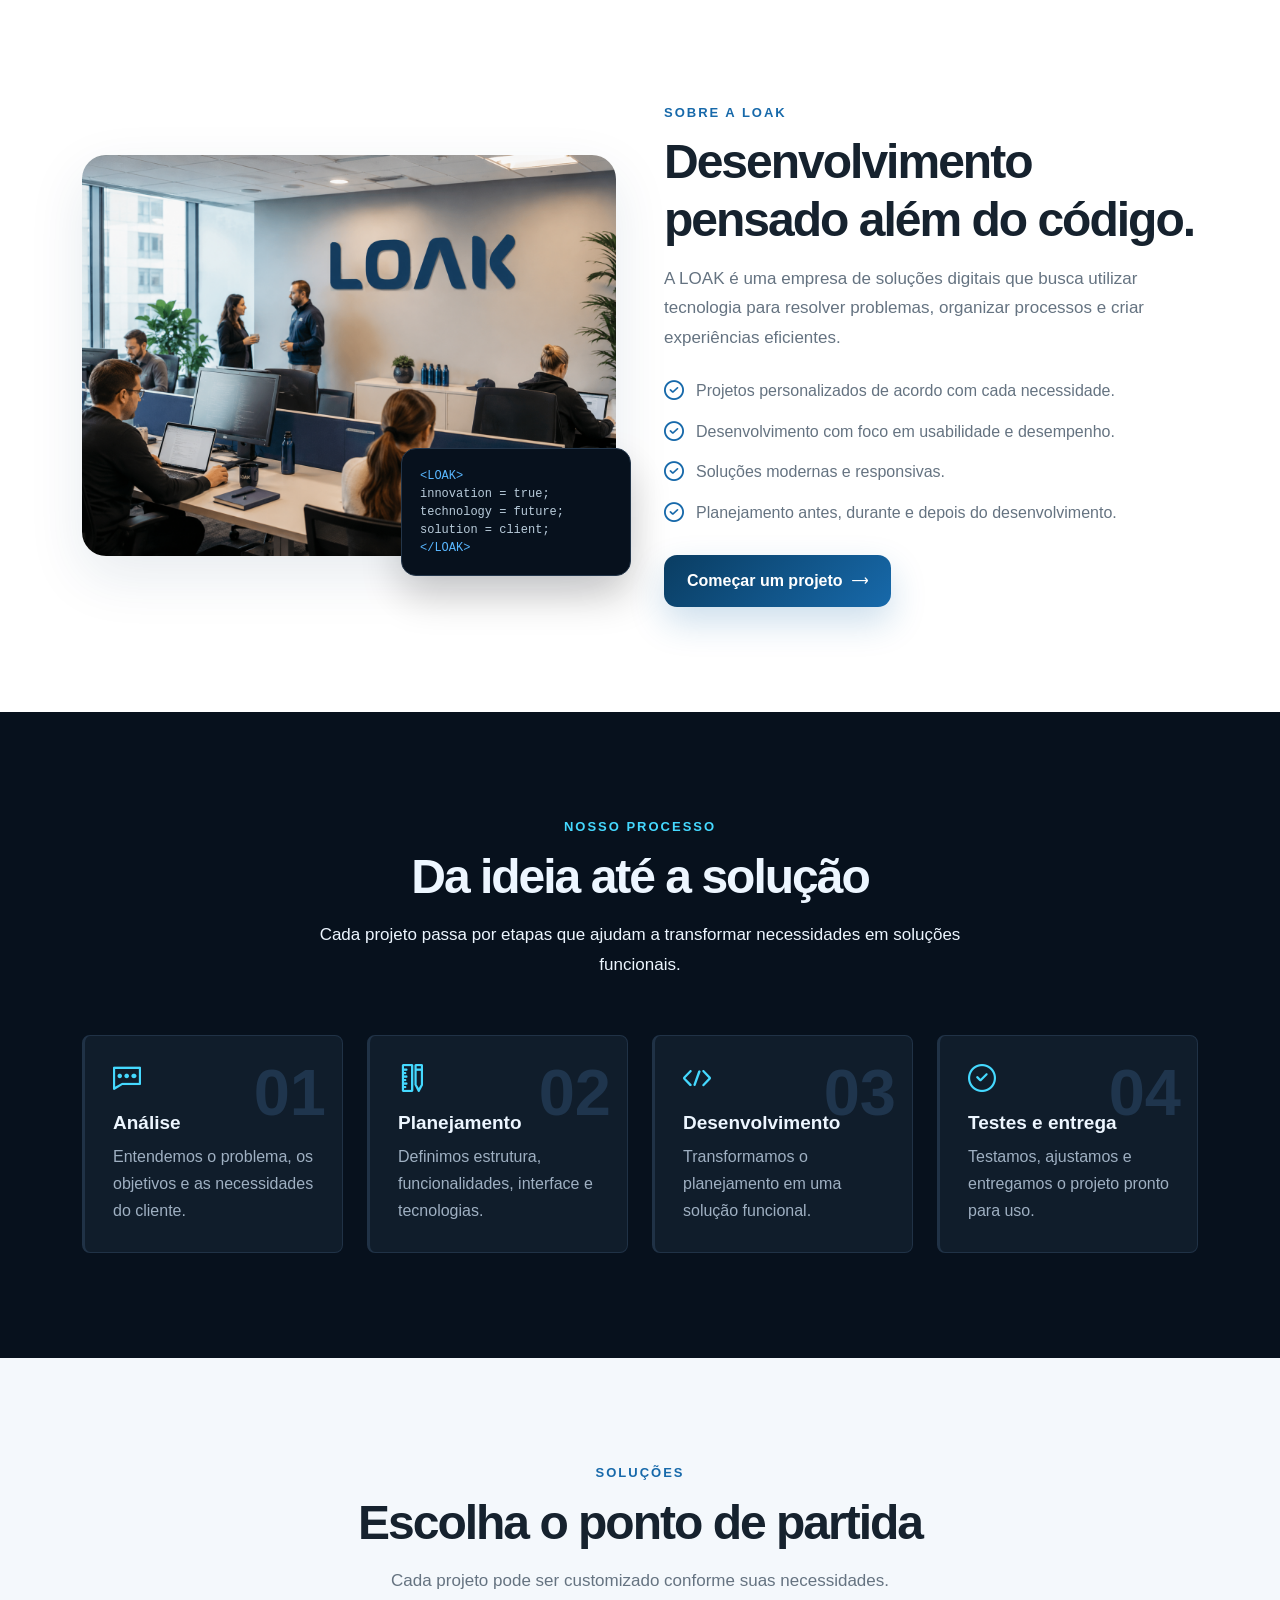
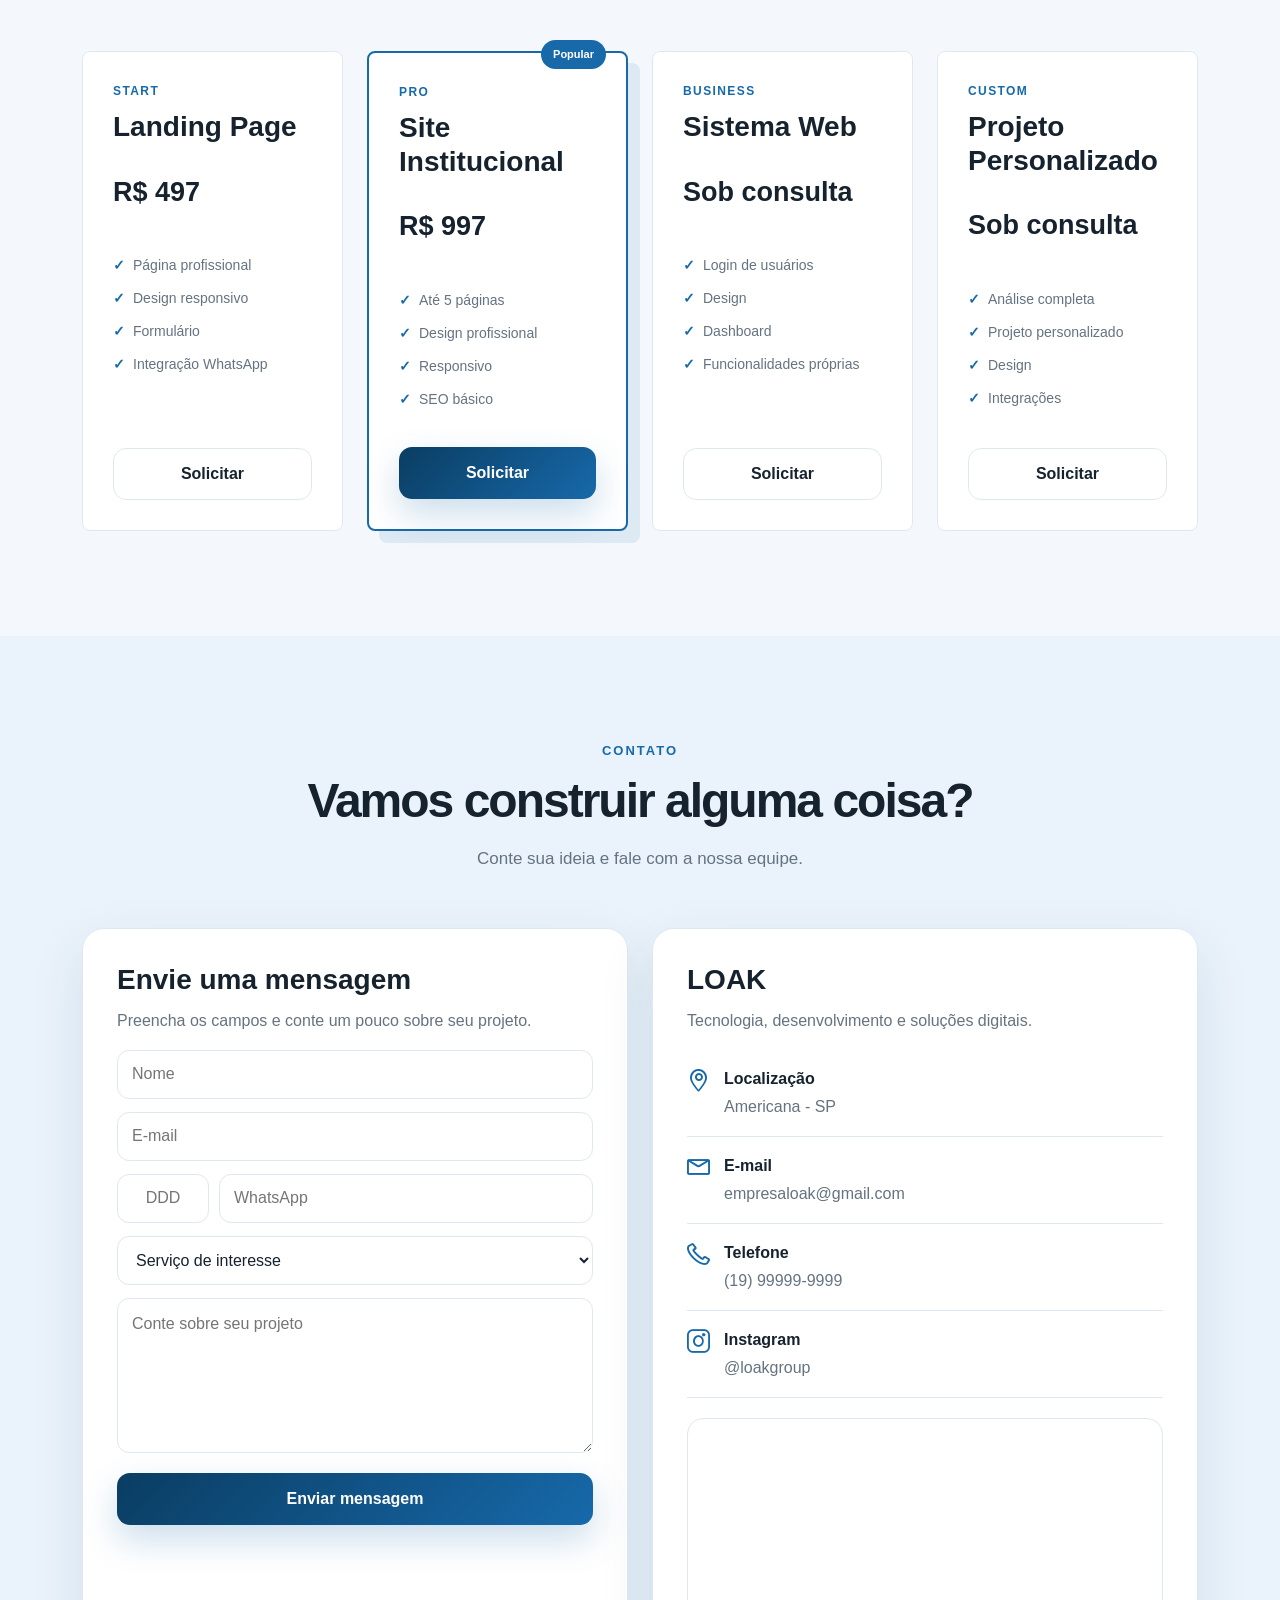
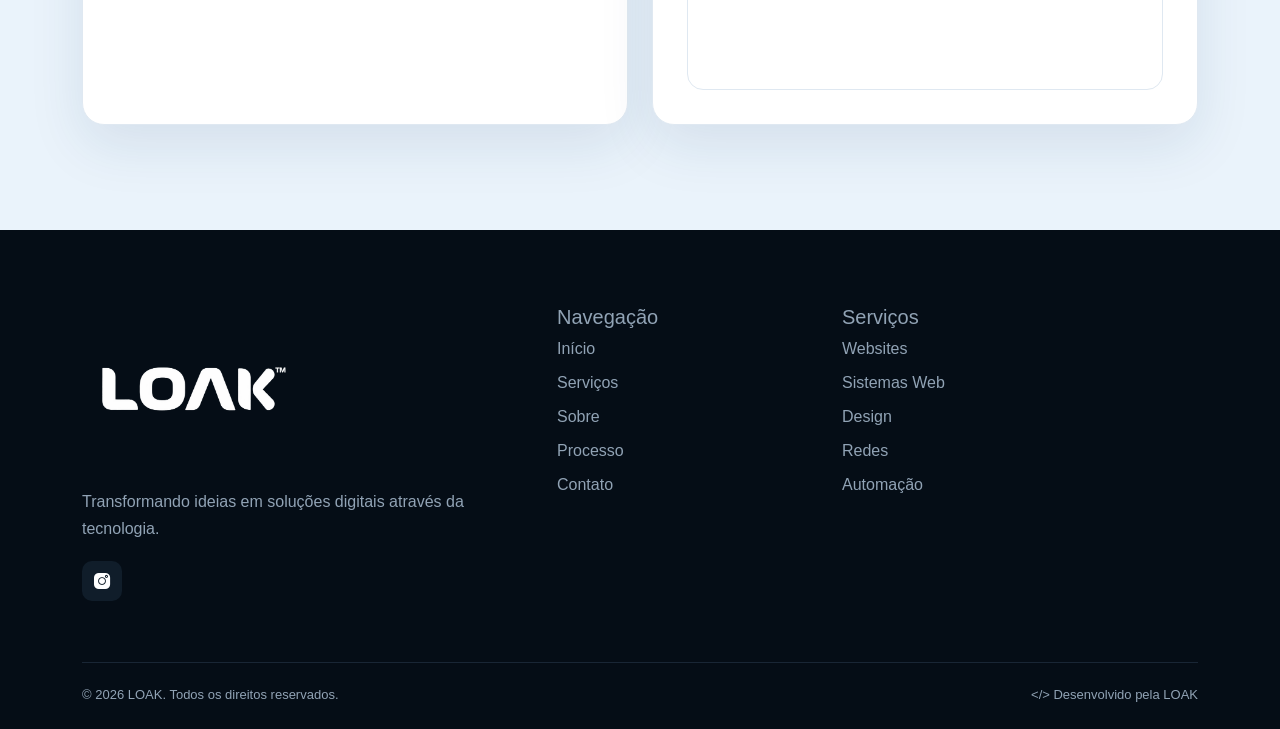
==== commit 80deb5f6: "melhoria" ====
--- a/index.html
+++ b/index.html
@@ -4102,7 +4102,7 @@
 
         <div class="col-lg-4 col-md-6">
           <div class="service-card">
-            <div class="service-icon"><i class="lni lni-palette"></i></div>
+            <div class="service-icon"><i class="lni lni-brush"></i></div>
             <div class="service-number">03</div>
             <h4 data-i18n="service3Title">Design</h4>
             <p data-i18n="service3Text">
